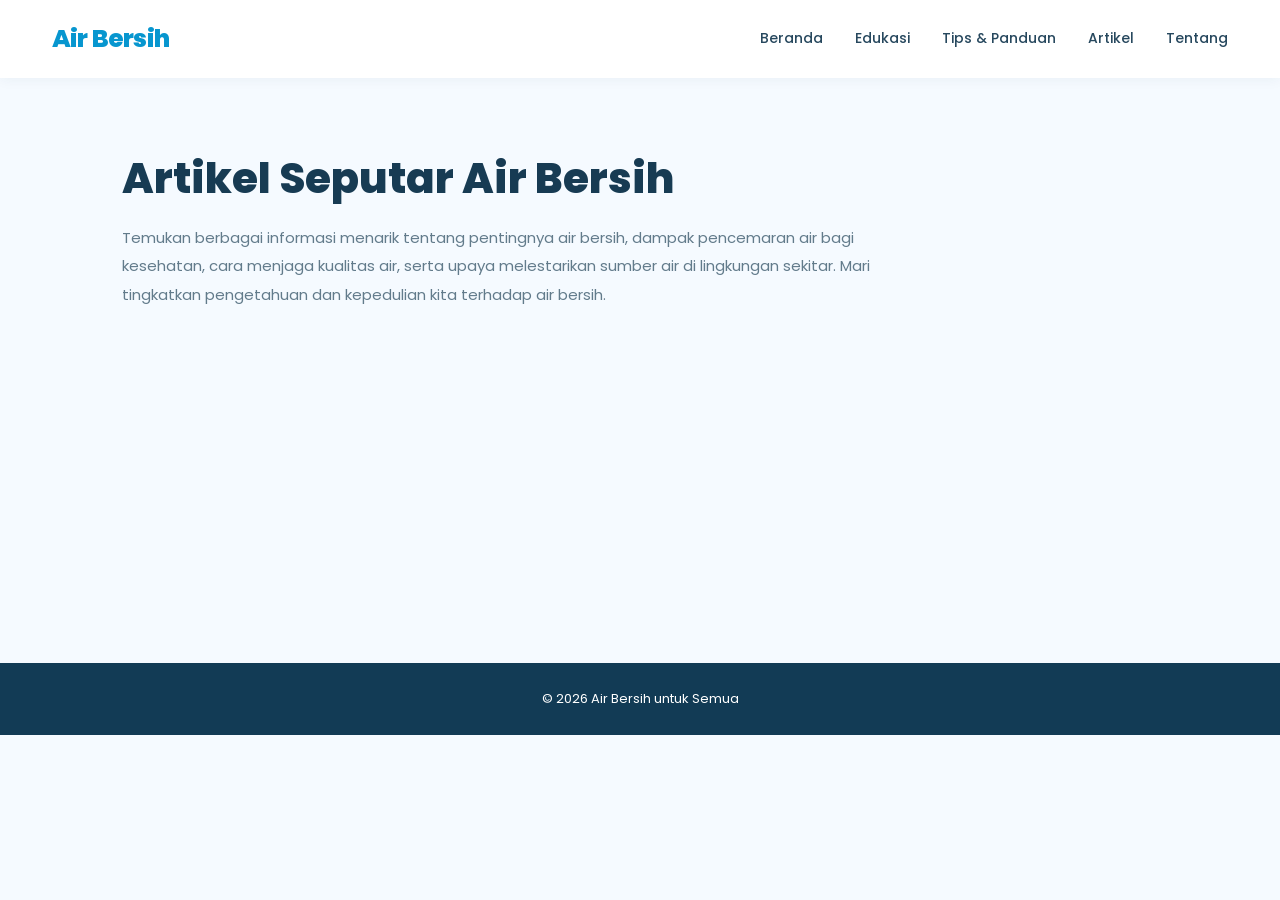
==== artikel.html @ 2540dc63 "Add files via upload" ====
<!DOCTYPE html>
<html lang="id">
<head>
    <meta charset="UTF-8">
    <meta name="viewport" content="width=device-width, initial-scale=1.0">
    <title>Artikel | Air Bersih</title>
    <link rel="stylesheet" href="css/style.css">
</head>
<body>
    <header>
        <nav>
            <a class="logo" href="index.html">Air Bersih</a>
            <div class="menu">
                <a href="index.html">Beranda</a>
                <a href="edukasi.html">Edukasi</a>
                <a href="panduan.html">Tips & Panduan</a>
                <a href="artikel.html">Artikel</a>
                <a href="tentang.html">Tentang</a>
            </div>
        </nav>
    </header>

    <main class="konten">
        <h1>Artikel Seputar Air Bersih</h1>
        <p> Temukan berbagai informasi menarik tentang pentingnya air bersih,
            dampak pencemaran air bagi kesehatan, cara menjaga kualitas air,
            serta upaya melestarikan sumber air di lingkungan sekitar.
            Mari tingkatkan pengetahuan dan kepedulian kita terhadap air bersih.
        </p>
    </main>

    <footer>
        <p>&copy; 2026 Air Bersih untuk Semua</p>
    </footer>
</body>
</html>
---- css/style.css ----
/* ===== FONT WEBSITE ===== */
@import url('https://fonts.googleapis.com/css2?family=Poppins:wght@400;500;600;700;800&display=swap');

/* ===== RESET ===== */
* {
    margin: 0;
    padding: 0;
    box-sizing: border-box;
}

html {
    scroll-behavior: smooth;
}

body {
    font-family: 'Poppins', sans-serif;
    color: #173b53;
    background-color: #f5faff;
    line-height: 1.7;
}

/* ===== NAVBAR ===== */
header {
    width: 100%;
    background: #ffffff;
    position: relative;
    z-index: 10;
    box-shadow: 0 2px 12px rgba(23, 59, 83, 0.05);
}

nav {
    width: 100%;
    max-width: 1240px;
    min-height: 78px;
    margin: 0 auto;
    padding: 16px 32px;

    display: flex;
    align-items: center;
    justify-content: space-between;
    gap: 30px;
}

.logo {
    color: #0796cf;
    font-size: 25px;
    font-weight: 800;
    text-decoration: none;
    letter-spacing: -0.8px;
    white-space: nowrap;
}

.menu {
    display: flex;
    align-items: center;
    justify-content: flex-end;
    gap: 32px;
}

.menu a {
    color: #27485e;
    font-size: 14px;
    font-weight: 500;
    text-decoration: none;
    transition: color 0.25s;
}

.menu a:hover {
    color: #0796cf;
}


/* ===== HERO BERANDA ===== */
.hero {
    min-height: 680px;
    padding: 80px 7%;

    display: flex;
    flex-direction: column;
    align-items: flex-start;
    justify-content: center;

    text-align: left;
    color: #ffffff;

    background:
        linear-gradient(
            90deg,
            rgba(4, 45, 62, 0.38) 48%,
            rgba(4, 45, 62, 0.08) 100%
        ),
        url("../image/river.jpg");

    background-size: cover;
    background-position: center 55%;
    background-repeat: no-repeat;
}

.hero .label {
    margin-bottom: 18px;
    color: #e2f7ff;
    font-size: 13px;
    font-weight: 700;
    letter-spacing: 1px;
}

.hero h1 {
    max-width: 700px;
    margin: 0 0 20px;
    color: #ffffff;
    text-align: left;
    font-size: clamp(42px, 5vw, 64px);
    font-weight: 800;
    line-height: 1.12;
    letter-spacing: -1.5px;
}
.hero h1 span { 
    color: #2db1da; }
.hero p {
    max-width: 500px;
    margin: 0;
    text-align: left;
    font-size: 15px;
    line-height: 1.9;
}

.hero .tombol {
    margin-top: 28px;
}

/* ===== TOMBOL ===== */
.tombol {
    display: inline-flex;
    align-items: center;
    justify-content: center;

    padding: 13px 28px;
    border: 2px solid #0796cf;
    border-radius: 50px;

    background: #0796cf;
    color: #ffffff;
    font-size: 14px;
    font-weight: 600;
    text-decoration: none;

    transition: 0.25s ease;
}

.tombol:hover {
    background: #0678a8;
    border-color: #0678a8;
    transform: translateY(-2px);
}

/* ===== KARTU MANFAAT ===== */
.manfaat {
    max-width: 1240px;
    margin: 0 auto;
    padding: 75px 32px 90px;
    text-align: center;
}

.manfaat h2 {
    margin-bottom: 10px;
    color: #173b53;
    font-size: clamp(26px, 3vw, 34px);
    font-weight: 700;
    letter-spacing: -0.7px;
}

.manfaat .deskripsi {
    margin-bottom: 38px;
    color: #667f90;
    font-size: 15px;
}

.kumpulan-kartu {
    display: grid;
    grid-template-columns: repeat(4, minmax(0, 1fr));
    gap: 22px;
}

.kartu {
    min-width: 0;
    padding: 28px 23px;
    border: 1px solid #edf3f8;
    border-radius: 18px;
    background: #ffffff;
    box-shadow: 0 8px 28px rgba(31, 77, 105, 0.06);

    text-align: left;
    transition: transform 0.25s, box-shadow 0.25s;
}

.kartu:hover {
    transform: translateY(-5px);
    box-shadow: 0 14px 32px rgba(31, 77, 105, 0.12);
}

.ikon {
    margin-bottom: 15px;
    font-size: 34px;
    line-height: 1.3;
}

.kartu h3 {
    margin-bottom: 10px;
    color: #078fc9;
    font-size: 17px;
    font-weight: 700;
    line-height: 1.5;
}

.kartu p {
    color: #627b8b;
    font-size: 13px;
    line-height: 1.9;
}

/* ===== HALAMAN EDUKASI, PANDUAN, DLL. ===== */
.konten {
    width: 100%;
    max-width: 1100px;
    min-height: 65vh;
    margin: 0 auto;
    padding: 75px 32px;
}

.konten h1 {
    margin-bottom: 18px;
    color: #173b53;
    font-size: clamp(30px, 4vw, 42px);
    font-weight: 800;
    line-height: 1.25;
}

.konten p {
    max-width: 760px;
    color: #627b8b;
    font-size: 15px;
    line-height: 1.9;
}

/* ===== FOOTER ===== */
footer {
    padding: 25px 20px;
    background: #123b55;
    color: #ffffff;
    text-align: center;
}

footer p {
    font-size: 13px;
}

/* ===== TABLET ===== */
@media (max-width: 950px) {
    nav {
        padding: 16px 24px;
    }

    .menu {
        gap: 18px;
    }

    .menu a {
        font-size: 13px;
    }

    .kumpulan-kartu {
        grid-template-columns: repeat(2, minmax(0, 1fr));
    }
}

/* ===== HP ===== */
@media (max-width: 650px) {
    nav {
        flex-direction: column;
        gap: 12px;
        padding: 18px 16px;
    }

    .menu {
        justify-content: center;
        flex-wrap: wrap;
        gap: 10px 18px;
    }

    .menu a {
        font-size: 12px;
    }

    .hero {
        min-height: 430px;
        padding: 65px 22px;
    }

    .hero h1 {
        font-size: 35px;
        letter-spacing: -0.8px;
    }

    .hero p {
        font-size: 14px;
    }

    .manfaat {
        padding: 55px 20px 65px;
    }

    .kumpulan-kartu {
        grid-template-columns: 1fr;
        gap: 16px;
    }

    .kartu {
        padding: 24px;
    }

    .konten {
        padding: 55px 22px;
    }
}
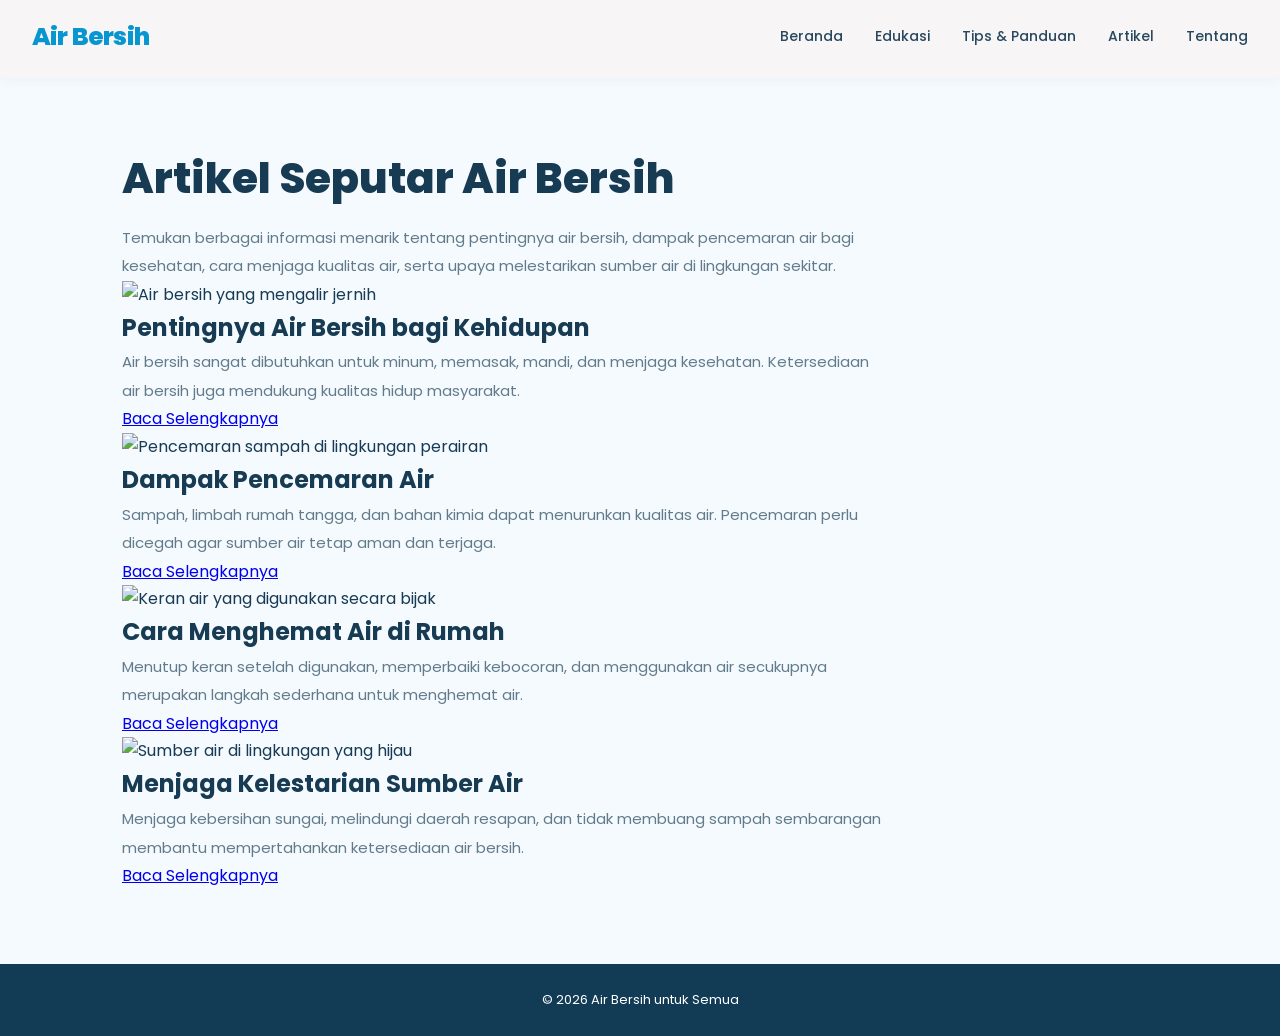
==== commit 0df58472: "feat: add article page with responsive layout Added sections for articles on water conservation, pol" ====
--- a/artikel.html
+++ b/artikel.html
@@ -1,3 +1,4 @@
+
 <!DOCTYPE html>
 <html lang="id">
 <head>
@@ -21,12 +22,88 @@
     </header>
 
     <main class="konten">
-        <h1>Artikel Seputar Air Bersih</h1>
-        <p> Temukan berbagai informasi menarik tentang pentingnya air bersih,
-            dampak pencemaran air bagi kesehatan, cara menjaga kualitas air,
-            serta upaya melestarikan sumber air di lingkungan sekitar.
-            Mari tingkatkan pengetahuan dan kepedulian kita terhadap air bersih.
-        </p>
+        <section class="artikel-header">
+            <h1>Artikel Seputar Air Bersih</h1>
+            <p>
+                Temukan berbagai informasi menarik tentang pentingnya air bersih,
+                dampak pencemaran air bagi kesehatan, cara menjaga kualitas air,
+                serta upaya melestarikan sumber air di lingkungan sekitar.
+            </p>
+        </section>
+
+        <section class="daftar-artikel">
+            <article class="kartu-artikel">
+                <img
+                    src="images/air-bersih.jpg"
+                    alt="Air bersih yang mengalir jernih"
+                >
+                <div class="isi-artikel">
+                    <h2>Pentingnya Air Bersih bagi Kehidupan</h2>
+                    <p>
+                        Air bersih sangat dibutuhkan untuk minum, memasak,
+                        mandi, dan menjaga kesehatan. Ketersediaan air bersih
+                        juga mendukung kualitas hidup masyarakat.
+                    </p>
+                    <a href="edukasi.html" class="tombol-artikel">
+                        Baca Selengkapnya
+                    </a>
+                </div>
+            </article>
+
+            <article class="kartu-artikel">
+                <img
+                    src="images/pencemaran-air.jpg"
+                    alt="Pencemaran sampah di lingkungan perairan"
+                >
+                <div class="isi-artikel">
+                    <h2>Dampak Pencemaran Air</h2>
+                    <p>
+                        Sampah, limbah rumah tangga, dan bahan kimia dapat
+                        menurunkan kualitas air. Pencemaran perlu dicegah
+                        agar sumber air tetap aman dan terjaga.
+                    </p>
+                    <a href="edukasi.html" class="tombol-artikel">
+                        Baca Selengkapnya
+                    </a>
+                </div>
+            </article>
+
+            <article class="kartu-artikel">
+                <img
+                    src="images/menghemat-air.jpg"
+                    alt="Keran air yang digunakan secara bijak"
+                >
+                <div class="isi-artikel">
+                    <h2>Cara Menghemat Air di Rumah</h2>
+                    <p>
+                        Menutup keran setelah digunakan, memperbaiki
+                        kebocoran, dan menggunakan air secukupnya merupakan
+                        langkah sederhana untuk menghemat air.
+                    </p>
+                    <a href="panduan.html" class="tombol-artikel">
+                        Baca Selengkapnya
+                    </a>
+                </div>
+            </article>
+
+            <article class="kartu-artikel">
+                <img
+                    src="images/menjaga-sumber-air.jpg"
+                    alt="Sumber air di lingkungan yang hijau"
+                >
+                <div class="isi-artikel">
+                    <h2>Menjaga Kelestarian Sumber Air</h2>
+                    <p>
+                        Menjaga kebersihan sungai, melindungi daerah resapan,
+                        dan tidak membuang sampah sembarangan membantu
+                        mempertahankan ketersediaan air bersih.
+                    </p>
+                    <a href="panduan.html" class="tombol-artikel">
+                        Baca Selengkapnya
+                    </a>
+                </div>
+            </article>
+        </section>
     </main>
 
     <footer>
--- a/css/style.css
+++ b/css/style.css
@@ -1,4 +1,3 @@
-
 /* ===== FONT WEBSITE ===== */
 @import url('https://fonts.googleapis.com/css2?family=Poppins:wght@400;500;600;700;800&display=swap');
 
@@ -22,20 +21,21 @@
 
 /* ===== NAVBAR ===== */
 header {
+    position: sticky;
+    top: 0;
+    z-index: 1000;
     width: 100%;
-    background: #ffffff;
-    position: relative;
-    z-index: 10;
-    box-shadow: 0 2px 12px rgba(23, 59, 83, 0.05);
-}
-
-nav {
-    width: 100%;
-    max-width: 1240px;
+    max-width: 1700px;
     min-height: 78px;
     margin: 0 auto;
     padding: 16px 32px;
-
+    width: 100%;
+    background: #f7f5f5;
+    z-index: 10;
+    box-shadow: 0 2px 12px rgba(23, 59, 83, 0.05);
+}
+
+nav {
     display: flex;
     align-items: center;
     justify-content: space-between;
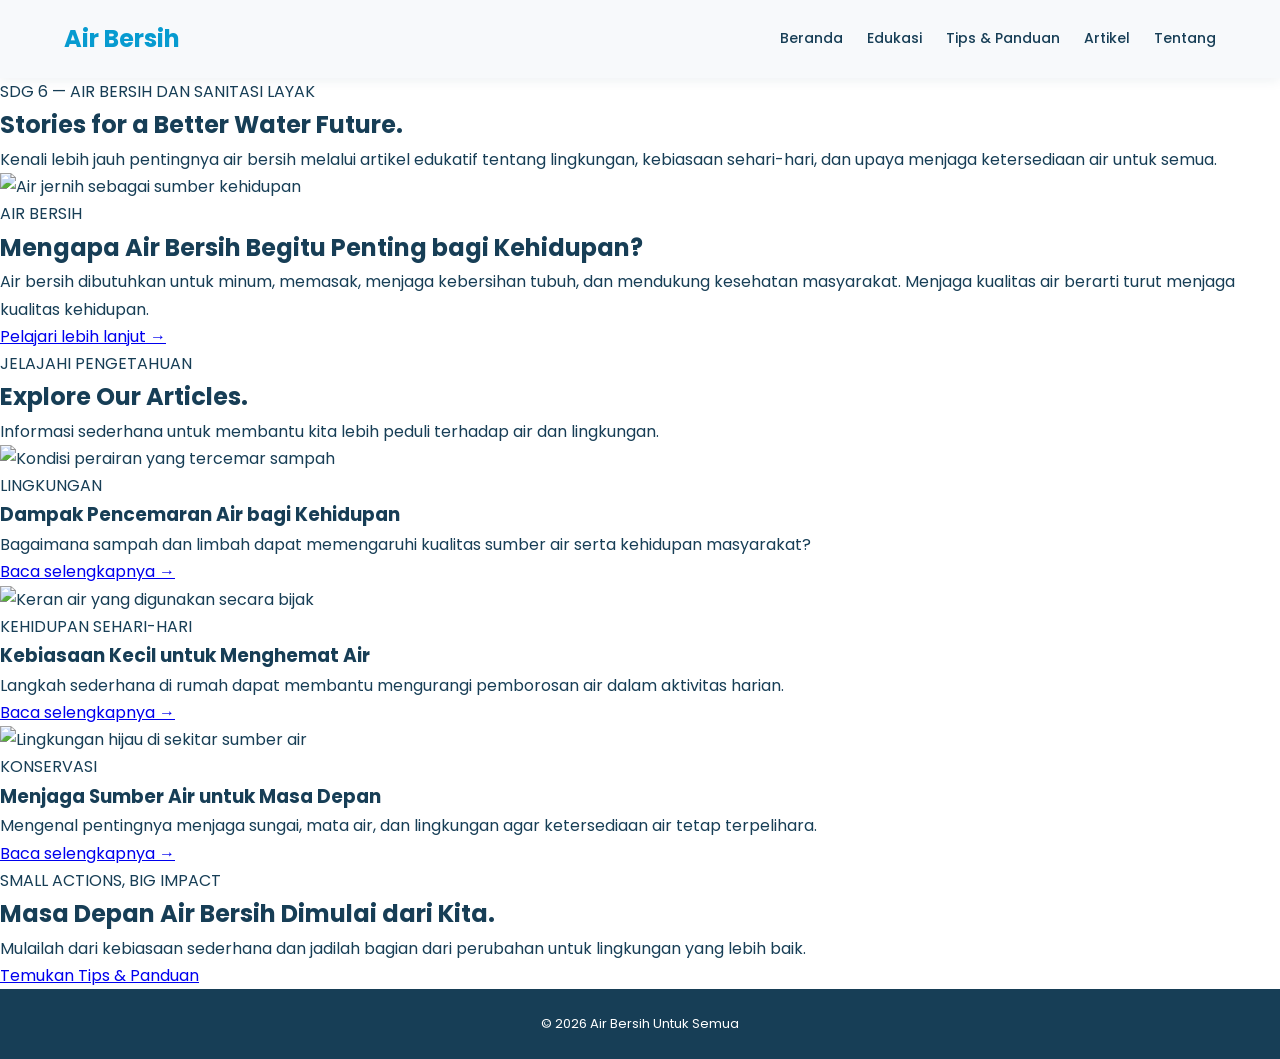
==== commit ee022483: "Revise artikel.html for content and structure improvements Updated the artikel.html file to enhance " ====
--- a/artikel.html
+++ b/artikel.html
@@ -1,13 +1,14 @@
-
 <!DOCTYPE html>
 <html lang="id">
 <head>
     <meta charset="UTF-8">
     <meta name="viewport" content="width=device-width, initial-scale=1.0">
-    <title>Artikel | Air Bersih</title>
+    <meta name="description" content="Artikel edukasi tentang air bersih, pencemaran air, konservasi, dan sanitasi layak.">
+    <title>Artikel | Air Bersih untuk Semua</title>
     <link rel="stylesheet" href="css/style.css">
 </head>
 <body>
+
     <header>
         <nav>
             <a class="logo" href="index.html">Air Bersih</a>
@@ -15,99 +16,163 @@
                 <a href="index.html">Beranda</a>
                 <a href="edukasi.html">Edukasi</a>
                 <a href="panduan.html">Tips & Panduan</a>
-                <a href="artikel.html">Artikel</a>
+                <a href="artikel.html" aria-current="page">Artikel</a>
                 <a href="tentang.html">Tentang</a>
             </div>
         </nav>
     </header>
 
-    <main class="konten">
-        <section class="artikel-header">
-            <h1>Artikel Seputar Air Bersih</h1>
+    <main class="konten halaman-artikel">
+
+        <!-- Pengantar halaman -->
+        <section class="artikel-intro">
+            <p class="artikel-label">SDG 6 — AIR BERSIH DAN SANITASI LAYAK</p>
+
+            <h1>Stories for a Better Water Future.</h1>
+
             <p>
-                Temukan berbagai informasi menarik tentang pentingnya air bersih,
-                dampak pencemaran air bagi kesehatan, cara menjaga kualitas air,
-                serta upaya melestarikan sumber air di lingkungan sekitar.
+                Kenali lebih jauh pentingnya air bersih melalui artikel
+                edukatif tentang lingkungan, kebiasaan sehari-hari,
+                dan upaya menjaga ketersediaan air untuk semua.
             </p>
         </section>
 
-        <section class="daftar-artikel">
-            <article class="kartu-artikel">
+        <!-- Artikel utama -->
+        <section class="artikel-unggulan">
+            <div class="artikel-unggulan-gambar">
                 <img
                     src="images/air-bersih.jpg"
-                    alt="Air bersih yang mengalir jernih"
+                    alt="Air jernih sebagai sumber kehidupan"
+                    loading="lazy"
                 >
-                <div class="isi-artikel">
-                    <h2>Pentingnya Air Bersih bagi Kehidupan</h2>
-                    <p>
-                        Air bersih sangat dibutuhkan untuk minum, memasak,
-                        mandi, dan menjaga kesehatan. Ketersediaan air bersih
-                        juga mendukung kualitas hidup masyarakat.
-                    </p>
-                    <a href="edukasi.html" class="tombol-artikel">
-                        Baca Selengkapnya
-                    </a>
+            </div>
+
+            <div class="artikel-unggulan-isi">
+                <span class="artikel-kategori">AIR BERSIH</span>
+
+                <h2>Mengapa Air Bersih Begitu Penting bagi Kehidupan?</h2>
+
+                <p>
+                    Air bersih dibutuhkan untuk minum, memasak, menjaga
+                    kebersihan tubuh, dan mendukung kesehatan masyarakat.
+                    Menjaga kualitas air berarti turut menjaga kualitas
+                    kehidupan.
+                </p>
+
+                <a href="edukasi.html" class="artikel-link">
+                    Pelajari lebih lanjut <span aria-hidden="true">→</span>
+                </a>
+            </div>
+        </section>
+
+        <!-- Daftar artikel -->
+        <section class="artikel-daftar">
+            <div class="artikel-section-heading">
+                <div>
+                    <p class="artikel-label">JELAJAHI PENGETAHUAN</p>
+                    <h2>Explore Our Articles.</h2>
                 </div>
-            </article>
+                <p>
+                    Informasi sederhana untuk membantu kita lebih peduli
+                    terhadap air dan lingkungan.
+                </p>
+            </div>
 
-            <article class="kartu-artikel">
-                <img
-                    src="images/pencemaran-air.jpg"
-                    alt="Pencemaran sampah di lingkungan perairan"
-                >
-                <div class="isi-artikel">
-                    <h2>Dampak Pencemaran Air</h2>
-                    <p>
-                        Sampah, limbah rumah tangga, dan bahan kimia dapat
-                        menurunkan kualitas air. Pencemaran perlu dicegah
-                        agar sumber air tetap aman dan terjaga.
-                    </p>
-                    <a href="edukasi.html" class="tombol-artikel">
-                        Baca Selengkapnya
-                    </a>
-                </div>
-            </article>
+            <div class="artikel-grid">
 
-            <article class="kartu-artikel">
-                <img
-                    src="images/menghemat-air.jpg"
-                    alt="Keran air yang digunakan secara bijak"
-                >
-                <div class="isi-artikel">
-                    <h2>Cara Menghemat Air di Rumah</h2>
-                    <p>
-                        Menutup keran setelah digunakan, memperbaiki
-                        kebocoran, dan menggunakan air secukupnya merupakan
-                        langkah sederhana untuk menghemat air.
-                    </p>
-                    <a href="panduan.html" class="tombol-artikel">
-                        Baca Selengkapnya
-                    </a>
-                </div>
-            </article>
+                <article class="artikel-card">
+                    <img
+                        src="images/pencemaran-air.jpg"
+                        alt="Kondisi perairan yang tercemar sampah"
+                        loading="lazy"
+                    >
 
-            <article class="kartu-artikel">
-                <img
-                    src="images/menjaga-sumber-air.jpg"
-                    alt="Sumber air di lingkungan yang hijau"
-                >
-                <div class="isi-artikel">
-                    <h2>Menjaga Kelestarian Sumber Air</h2>
-                    <p>
-                        Menjaga kebersihan sungai, melindungi daerah resapan,
-                        dan tidak membuang sampah sembarangan membantu
-                        mempertahankan ketersediaan air bersih.
-                    </p>
-                    <a href="panduan.html" class="tombol-artikel">
-                        Baca Selengkapnya
-                    </a>
-                </div>
-            </article>
+                    <div class="artikel-card-isi">
+                        <span class="artikel-kategori">LINGKUNGAN</span>
+
+                        <h3>Dampak Pencemaran Air bagi Kehidupan</h3>
+
+                        <p>
+                            Bagaimana sampah dan limbah dapat memengaruhi
+                            kualitas sumber air serta kehidupan masyarakat?
+                        </p>
+
+                        <a href="edukasi.html" class="artikel-link">
+                            Baca selengkapnya →
+                        </a>
+                    </div>
+                </article>
+
+                <article class="artikel-card">
+                    <img
+                        src="images/menghemat-air.jpg"
+                        alt="Keran air yang digunakan secara bijak"
+                        loading="lazy"
+                    >
+
+                    <div class="artikel-card-isi">
+                        <span class="artikel-kategori">KEHIDUPAN SEHARI-HARI</span>
+
+                        <h3>Kebiasaan Kecil untuk Menghemat Air</h3>
+
+                        <p>
+                            Langkah sederhana di rumah dapat membantu
+                            mengurangi pemborosan air dalam aktivitas harian.
+                        </p>
+
+                        <a href="panduan.html" class="artikel-link">
+                            Baca selengkapnya →
+                        </a>
+                    </div>
+                </article>
+
+                <article class="artikel-card">
+                    <img
+                        src="images/menjaga-sumber-air.jpg"
+                        alt="Lingkungan hijau di sekitar sumber air"
+                        loading="lazy"
+                    >
+
+                    <div class="artikel-card-isi">
+                        <span class="artikel-kategori">KONSERVASI</span>
+
+                        <h3>Menjaga Sumber Air untuk Masa Depan</h3>
+
+                        <p>
+                            Mengenal pentingnya menjaga sungai, mata air,
+                            dan lingkungan agar ketersediaan air tetap terpelihara.
+                        </p>
+
+                        <a href="panduan.html" class="artikel-link">
+                            Baca selengkapnya →
+                        </a>
+                    </div>
+                </article>
+
+            </div>
         </section>
+
+        <!-- Ajakan -->
+        <section class="artikel-ajakan">
+            <p class="artikel-label">SMALL ACTIONS, BIG IMPACT</p>
+
+            <h2>Masa Depan Air Bersih Dimulai dari Kita.</h2>
+
+            <p>
+                Mulailah dari kebiasaan sederhana dan jadilah bagian
+                dari perubahan untuk lingkungan yang lebih baik.
+            </p>
+
+            <a href="panduan.html" class="artikel-tombol">
+                Temukan Tips & Panduan
+            </a>
+        </section>
+
     </main>
 
     <footer>
-        <p>&copy; 2026 Air Bersih untuk Semua</p>
+        <p>&copy; 2026 Air Bersih Untuk Semua</p>
     </footer>
+
 </body>
 </html>
--- a/css/style.css
+++ b/css/style.css
@@ -1,7 +1,16 @@
-/* ===== FONT WEBSITE ===== */
-@import url('https://fonts.googleapis.com/css2?family=Poppins:wght@400;500;600;700;800&display=swap');
-
-/* ===== RESET ===== */
+/* =====================================
+   WEBSITE AIR BERSIH UNTUK SEMUA
+   CSS Bersama: Header, Beranda, Edukasi,
+   Footer, dan Tampilan Responsif
+===================================== */
+
+
+/* =====================================
+   1. PENGATURAN DASAR
+===================================== */
+
+@import url('https://fonts.googleapis.com/css2?family=Poppins:wght@400;500;600;700&display=swap');
+
 * {
     margin: 0;
     padding: 0;
@@ -10,316 +19,1276 @@
 
 html {
     scroll-behavior: smooth;
+    scroll-padding-top: 100px;
 }
 
 body {
     font-family: 'Poppins', sans-serif;
-    color: #173b53;
-    background-color: #f5faff;
+    color: #173E56;
+    background-color: #FFFFFF;
     line-height: 1.7;
 }
 
-/* ===== NAVBAR ===== */
+img {
+    max-width: 100%;
+}
+
+
+/* =====================================
+   2. HEADER DAN NAVIGASI
+===================================== */
+
 header {
     position: sticky;
     top: 0;
     z-index: 1000;
     width: 100%;
-    max-width: 1700px;
+    background-color: #F7F9FB;
+    box-shadow: 0 2px 12px rgba(23, 62, 86, 0.08);
+}
+
+nav {
+    width: 100%;
+    max-width: 1400px;
     min-height: 78px;
     margin: 0 auto;
-    padding: 16px 32px;
-    width: 100%;
-    background: #f7f5f5;
-    z-index: 10;
-    box-shadow: 0 2px 12px rgba(23, 59, 83, 0.05);
-}
-
-nav {
+    padding: 16px 5%;
+
     display: flex;
     align-items: center;
     justify-content: space-between;
-    gap: 30px;
-}
-
+    gap: 24px;
+}
+
+/* Logo website */
 .logo {
-    color: #0796cf;
-    font-size: 25px;
-    font-weight: 800;
+    color: #079BD0;
+    font-size: 24px;
+    font-weight: 700;
     text-decoration: none;
-    letter-spacing: -0.8px;
     white-space: nowrap;
 }
 
+/* Kumpulan tautan navigasi */
 .menu {
     display: flex;
     align-items: center;
     justify-content: flex-end;
-    gap: 32px;
+    flex-wrap: wrap;
+    gap: 24px;
 }
 
 .menu a {
-    color: #27485e;
+    color: #173E56;
     font-size: 14px;
     font-weight: 500;
     text-decoration: none;
-    transition: color 0.25s;
+    transition: color 0.25s ease;
 }
 
 .menu a:hover {
-    color: #0796cf;
-}
-
-
-/* ===== HERO BERANDA ===== */
+    color: #079BD0;
+}
+
+
+/* =====================================
+   3. TOMBOL UTAMA BERANDA
+===================================== */
+
+.tombol {
+    display: inline-block;
+    padding: 13px 28px;
+    border: none;
+    border-radius: 30px;
+
+    background-color: #079BD0;
+    color: #FFFFFF;
+
+    font-family: inherit;
+    font-size: 15px;
+    font-weight: 600;
+    text-decoration: none;
+
+    transition: background-color 0.25s ease,
+                transform 0.25s ease;
+}
+
+.tombol:hover {
+    background-color: #057EAA;
+    transform: translateY(-2px);
+}
+
+
+/* =====================================
+   4. BERANDA - HERO SECTION
+===================================== */
+
 .hero {
-    min-height: 680px;
-    padding: 80px 7%;
+    min-height: 640px;
+    padding: 80px 8%;
 
     display: flex;
     flex-direction: column;
     align-items: flex-start;
     justify-content: center;
 
-    text-align: left;
-    color: #ffffff;
+    color: #FFFFFF;
 
     background:
         linear-gradient(
             90deg,
-            rgba(4, 45, 62, 0.38) 48%,
-            rgba(4, 45, 62, 0.08) 100%
+            rgba(4, 45, 62, 0.72) 0%,
+            rgba(4, 45, 62, 0.38) 58%,
+            rgba(4, 45, 62, 0.12) 100%
         ),
         url("../image/river.jpg");
 
     background-size: cover;
-    background-position: center 55%;
+    background-position: center;
     background-repeat: no-repeat;
 }
 
+/* Label SDG 6 */
 .hero .label {
-    margin-bottom: 18px;
-    color: #e2f7ff;
-    font-size: 13px;
+    margin-bottom: 16px;
+    font-size: 14px;
+    font-weight: 600;
+    letter-spacing: 0.5px;
+}
+
+/* Judul utama Beranda */
+.hero h1 {
+    max-width: 760px;
+    margin-bottom: 20px;
+    font-size: clamp(38px, 5vw, 58px);
     font-weight: 700;
-    letter-spacing: 1px;
-}
-
-.hero h1 {
-    max-width: 700px;
-    margin: 0 0 20px;
-    color: #ffffff;
-    text-align: left;
-    font-size: clamp(42px, 5vw, 64px);
-    font-weight: 800;
-    line-height: 1.12;
-    letter-spacing: -1.5px;
-}
-.hero h1 span { 
-    color: #2db1da; }
-.hero p {
-    max-width: 500px;
-    margin: 0;
-    text-align: left;
-    font-size: 15px;
+    line-height: 1.2;
+}
+
+/* Warna aksen pada kata Water */
+.hero h1 span {
+    color: #27B6E8;
+}
+
+/* Deskripsi hero */
+.hero > p:not(.label) {
+    max-width: 600px;
+    margin-bottom: 28px;
+    font-size: 16px;
     line-height: 1.9;
 }
-
-.hero .tombol {
-    margin-top: 28px;
-}
-
-/* ===== TOMBOL ===== */
 .tombol {
-    display: inline-flex;
-    align-items: center;
-    justify-content: center;
-
-    padding: 13px 28px;
-    border: 2px solid #0796cf;
-    border-radius: 50px;
-
-    background: #0796cf;
+    display: inline-block;
+    padding: 12px 25px;
+    border-radius: 30px;
+    background-color: #209bd5;
     color: #ffffff;
     font-size: 14px;
     font-weight: 600;
     text-decoration: none;
-
-    transition: 0.25s ease;
+    transition: background-color 0.3s ease,
+                transform 0.3s ease;
 }
 
 .tombol:hover {
-    background: #0678a8;
-    border-color: #0678a8;
+    background-color: #1178ae;
     transform: translateY(-2px);
 }
 
-/* ===== KARTU MANFAAT ===== */
+/* ===== BAGIAN MULAI DARI LANGKAH KECIL ===== */
+
 .manfaat {
-    max-width: 1240px;
+    padding: 48px 4% 60px;
+    background: linear-gradient(
+        180deg,
+        #f3faff 0%,
+        #eaf7ff 100%
+    );
+    text-align: center;
+}
+
+.manfaat .subjudul {
+    margin-bottom: 7px;
+    color: #078bc5;
+    font-size: 15px;
+    font-weight: 600;
+}
+
+.manfaat > h2 {
+    margin-bottom: 12px;
+    color: #153b5b;
+    font-size: clamp(25px, 3vw, 31px);
+    line-height: 1.4;
+}
+
+.manfaat > .deskripsi {
+    max-width: 650px;
+    margin: 0 auto 35px;
+    color: #718ba5;
+    font-size: 15px;
+    line-height: 1.8;
+}
+
+/* ===== EMPAT KARTU FOTO ===== */
+
+.kumpulan-kartu {
+    width: 100%;
+    max-width: 1400px;
     margin: 0 auto;
-    padding: 75px 32px 90px;
+    display: grid;
+    grid-template-columns: repeat(4, minmax(0, 1fr));
+    align-items: stretch;
+    gap: 18px;
+    text-align: left;
+}
+
+.kartu {
+    min-width: 0;
+    height: 100%;
+    overflow: hidden;
+    display: flex;
+    flex-direction: column;
+    background-color: #ffffff;
+    border: 1px solid #edf4f8;
+    border-radius: 18px;
+    box-shadow: 0 8px 25px rgba(35, 76, 105, 0.07);
+    transition: transform 0.3s ease,
+                box-shadow 0.3s ease;
+}
+
+.kartu:hover {
+    transform: translateY(-5px);
+    box-shadow: 0 12px 28px rgba(35, 76, 105, 0.12);
+}
+
+.kartu img {
+    display: block;
+    width: 100%;
+    height: 175px;
+    object-fit: cover;
+}
+
+.kartu-isi {
+    flex: 1;
+    padding: 20px 18px 23px;
+}
+
+.kartu h3 {
+    margin: 0 0 12px;
+    color: #078bc5;
+    font-size: 17px;
+    font-weight: 700;
+    line-height: 1.5;
+}
+
+.kartu p {
+    margin: 0;
+    color: #718ba5;
+    font-size: 14px;
+    line-height: 1.8;
+}
+
+/* ===== BANNER GENERASI MENDATANG ===== */
+
+.ajakan-edukasi {
+    width: 100%;
+    max-width: 1400px;
+    margin: 45px auto 0;
+    padding: 28px 35px;
+
+    display: flex;
+    flex-direction: row;
+    align-items: center;
+    justify-content: space-between;
+    gap: 25px;
+
+    background: linear-gradient(
+        110deg,
+        #e0f4ff,
+        #d2efff
+    );
+    border-radius: 17px;
+    text-align: left;
+}
+
+.ajakan-gambar {
+    flex: 0 0 190px;
+    display: flex;
+    align-items: center;
+    justify-content: center;
+}
+
+.ajakan-gambar img {
+    display: block;
+    width: 170px;
+    height: 150px;
+    object-fit: contain;
+}
+
+.ajakan-teks {
+    flex: 1;
+    min-width: 0;
+}
+
+.ajakan-teks .ajakan-label {
+    margin-bottom: 5px;
+    color: #078bc5;
+    font-size: 13px;
+    font-weight: 600;
+}
+
+.ajakan-teks h2 {
+    margin-bottom: 8px;
+    color: #153b5b;
+    font-size: clamp(21px, 2.4vw, 27px);
+    line-height: 1.4;
+}
+
+.ajakan-teks p:last-child {
+    margin: 0;
+    color: #718ba5;
+    font-size: 14px;
+    line-height: 1.8;
+}
+
+.tombol-ajakan {
+    flex-shrink: 0;
+    display: inline-block;
+    padding: 12px 22px;
+    border-radius: 30px;
+    background-color: #209bd5;
+    color: #ffffff;
+    font-size: 13px;
+    font-weight: 600;
     text-align: center;
-}
-
-.manfaat h2 {
-    margin-bottom: 10px;
-    color: #173b53;
-    font-size: clamp(26px, 3vw, 34px);
+    text-decoration: none;
+    white-space: nowrap;
+    transition: background-color 0.3s ease;
+}
+
+.tombol-ajakan:hover {
+    background-color: #1178ae;
+}
+
+/* ===== FOOTER ===== */
+
+footer {
+    padding: 30px 20px;
+    background-color: #153f5d;
+    color: #ffffff;
+    text-align: center;
+}
+
+footer p {
+    font-size: 13px;
+}
+
+/* ===== RESPONSIVE TABLET ===== */
+
+@media (max-width: 1000px) {
+    nav {
+        gap: 20px;
+    }
+
+    .menu {
+        gap: 16px;
+    }
+
+    .kumpulan-kartu {
+        grid-template-columns: repeat(2, minmax(0, 1fr));
+        gap: 20px;
+    }
+
+    .kartu img {
+        height: 210px;
+    }
+
+    .ajakan-edukasi {
+        gap: 20px;
+        padding: 25px;
+    }
+
+    .ajakan-gambar {
+        flex-basis: 130px;
+    }
+
+    .ajakan-gambar img {
+        width: 125px;
+        height: 125px;
+    }
+}
+
+/* ===== RESPONSIVE HP ===== */
+
+@media (max-width: 650px) {
+    nav {
+        padding: 15px 5%;
+        flex-direction: column;
+        gap: 12px;
+    }
+
+    .logo {
+        font-size: 23px;
+    }
+
+    .menu {
+        width: 100%;
+        justify-content: center;
+        flex-wrap: wrap;
+        gap: 10px 18px;
+    }
+
+    .menu a {
+        font-size: 12px;
+    }
+
+    .hero {
+        min-height: 370px;
+        padding: 45px 6%;
+        background-position: center;
+    }
+
+    .hero h1 {
+        font-size: 37px;
+    }
+
+    .hero > p:not(.label) {
+        font-size: 14px;
+    }
+
+    .manfaat {
+        padding: 38px 5% 45px;
+    }
+
+    .manfaat > h2 {
+        font-size: 24px;
+    }
+
+    .manfaat > .deskripsi {
+        font-size: 14px;
+        margin-bottom: 25px;
+    }
+
+    .kumpulan-kartu {
+        grid-template-columns: 1fr;
+        gap: 20px;
+    }
+
+    .kartu img {
+        height: 220px;
+    }
+
+    .kartu-isi {
+        padding: 19px 20px 22px;
+    }
+
+    .kartu h3 {
+        font-size: 18px;
+    }
+
+    .kartu p {
+        font-size: 14px;
+    }
+
+    .ajakan-edukasi {
+        flex-direction: column;
+        text-align: center;
+        padding: 25px 20px;
+        margin-top: 32px;
+        gap: 15px;
+    }
+
+    .ajakan-gambar {
+        flex-basis: auto;
+    }
+
+    .ajakan-gambar img {
+        width: 135px;
+        height: 120px;
+    }
+
+    .ajakan-teks h2 {
+        font-size: 23px;
+    }
+
+    .ajakan-teks p:last-child {
+        font-size: 14px;
+    }
+
+    .tombol-ajakan {
+        white-space: normal;
+    }
+}
+
+/* ===== HP KECIL ===== */
+
+@media (max-width: 380px) {
+    .hero h1 {
+        font-size: 32px;
+    }
+
+    .menu {
+        gap: 9px 12px;
+    }
+
+    .menu a {
+        font-size: 11px;
+    }
+
+    .kartu img {
+        height: 190px;
+    }
+}
+
+/* =====================================
+   6. EDUKASI - PENGATURAN DASAR
+===================================== */
+
+.halaman-edukasi {
+    color: #173E56;
+    background-color: #F3F9FE;
+}
+
+.halaman-edukasi img {
+    display: block;
+    max-width: 100%;
+    width: 100%;
+}
+
+
+/* =====================================
+   7. EDUKASI - HERO SECTION
+===================================== */
+
+.edukasi-hero {
+    min-height: 640px;
+    padding: 80px 8%;
+
+    display: flex;
+    align-items: center;
+
+    color: #FFFFFF;
+
+    background:
+        linear-gradient(
+            rgba(0, 40, 60, 0.58),
+            rgba(0, 40, 60, 0.58)
+        ),
+        url("../image/background edukasi.jpg");
+
+    background-size: cover;
+    background-position: center;
+    background-repeat: no-repeat;
+}
+
+.edukasi-hero-content {
+    max-width: 700px;
+}
+
+/* Label kecil di hero edukasi */
+.edukasi-label {
+    margin-bottom: 14px;
+    font-size: 14px;
     font-weight: 700;
-    letter-spacing: -0.7px;
-}
-
-.manfaat .deskripsi {
-    margin-bottom: 38px;
-    color: #667f90;
+    letter-spacing: 0.8px;
+}
+
+/* Judul utama edukasi */
+.edukasi-hero h1 {
+    margin-bottom: 20px;
+    font-size: clamp(36px, 5vw, 55px);
+    line-height: 1.2;
+}
+
+/* Warna aksen judul edukasi */
+.edukasi-hero h1 span {
+    color: #27B6E8;
+}
+
+/* Deskripsi hero edukasi */
+.edukasi-deskripsi {
+    max-width: 620px;
+    margin-bottom: 25px;
+    font-size: 16px;
+    line-height: 1.9;
+}
+
+/* Tombol menuju bagian pengertian */
+.edukasi-tombol {
+    display: inline-block;
+    padding: 12px 25px;
+    border-radius: 30px;
+
+    background-color: #079BD0;
+    color: #FFFFFF;
+
+    font-size: 14px;
+    font-weight: 600;
+    text-decoration: none;
+
+    transition: background-color 0.25s ease,
+                transform 0.25s ease;
+}
+
+.edukasi-tombol:hover {
+    background-color: #057EAA;
+    transform: translateY(-2px);
+}
+
+
+/* =====================================
+   8. EDUKASI - JUDUL SETIAP BAGIAN
+===================================== */
+
+.edukasi-judul {
+    margin-bottom: 40px;
+    text-align: center;
+}
+
+.edukasi-judul h2 {
+    margin-bottom: 12px;
+    color: #173E56;
+    font-size: 32px;
+    line-height: 1.35;
+}
+
+.edukasi-judul p {
+    max-width: 750px;
+    margin: 0 auto;
+    color: #66859B;
     font-size: 15px;
-}
-
-.kumpulan-kartu {
+    line-height: 1.8;
+}
+
+
+/* =====================================
+   9. EDUKASI - BAGIAN PENGERTIAN
+===================================== */
+
+.edukasi-pengertian {
+    padding: 80px 8%;
+}
+
+.edukasi-pengertian-content {
+    display: flex;
+    align-items: center;
+    gap: 40px;
+}
+
+/* Gambar pengertian air bersih */
+.edukasi-gambar-pengertian {
+    flex: 1 1 50%;
+    width: 50%;
+    min-width: 0;
+    aspect-ratio: 4 / 3;
+    object-fit: cover;
+    border-radius: 16px;
+}
+
+/* Teks penjelasan pengertian */
+.edukasi-teks-pengertian {
+    flex: 1 1 50%;
+    min-width: 0;
+}
+
+.edukasi-teks-pengertian h3 {
+    margin-bottom: 14px;
+    color: #079BD0;
+    font-size: 22px;
+    line-height: 1.4;
+}
+
+.edukasi-teks-pengertian p {
+    margin-bottom: 16px;
+    color: #526F82;
+    font-size: 15px;
+    line-height: 1.9;
+}
+
+
+/* =====================================
+   10. EDUKASI - BAGIAN KARTU
+===================================== */
+
+.edukasi-bagian {
+    padding: 80px 8%;
+}
+
+/* Latar belakang bagian sumber air */
+.edukasi-sumber {
+    background-color: #EAF5FC;
+}
+
+/* Susunan kartu edukasi */
+.edukasi-grid {
     display: grid;
     grid-template-columns: repeat(4, minmax(0, 1fr));
     gap: 22px;
 }
 
-.kartu {
+/* Tampilan kartu edukasi */
+.edukasi-card {
     min-width: 0;
-    padding: 28px 23px;
-    border: 1px solid #edf3f8;
+    overflow: hidden;
+
+    background-color: #FFFFFF;
+    border: 1px solid #E6F0F6;
     border-radius: 18px;
-    background: #ffffff;
-    box-shadow: 0 8px 28px rgba(31, 77, 105, 0.06);
-
-    text-align: left;
-    transition: transform 0.25s, box-shadow 0.25s;
-}
-
-.kartu:hover {
-    transform: translateY(-5px);
-    box-shadow: 0 14px 32px rgba(31, 77, 105, 0.12);
-}
-
-.ikon {
-    margin-bottom: 15px;
-    font-size: 34px;
-    line-height: 1.3;
-}
-
-.kartu h3 {
+    box-shadow: 0 5px 18px rgba(23, 62, 86, 0.06);
+
+    transition: transform 0.25s ease,
+                box-shadow 0.25s ease;
+}
+
+.edukasi-card:hover {
+    transform: translateY(-4px);
+    box-shadow: 0 12px 25px rgba(23, 62, 86, 0.12);
+}
+
+/* Gambar pada kartu edukasi */
+.edukasi-card-gambar {
+    width: 100%;
+    height: 180px;
+    object-fit: cover;
+}
+
+/* Isi kartu edukasi */
+.edukasi-card-isi {
+    padding: 20px;
+}
+
+.edukasi-card-isi h3 {
     margin-bottom: 10px;
-    color: #078fc9;
+    color: #079BD0;
     font-size: 17px;
-    font-weight: 700;
     line-height: 1.5;
 }
 
-.kartu p {
-    color: #627b8b;
-    font-size: 13px;
-    line-height: 1.9;
-}
-
-/* ===== HALAMAN EDUKASI, PANDUAN, DLL. ===== */
-.konten {
-    width: 100%;
-    max-width: 1100px;
-    min-height: 65vh;
-    margin: 0 auto;
-    padding: 75px 32px;
-}
-
-.konten h1 {
-    margin-bottom: 18px;
-    color: #173b53;
-    font-size: clamp(30px, 4vw, 42px);
-    font-weight: 800;
-    line-height: 1.25;
-}
-
-.konten p {
-    max-width: 760px;
-    color: #627b8b;
-    font-size: 15px;
-    line-height: 1.9;
-}
-
-/* ===== FOOTER ===== */
+.edukasi-card-isi p {
+    color: #66859B;
+    font-size: 14px;
+    line-height: 1.8;
+}
+
+
+/* =====================================
+   11. EDUKASI - CATATAN SUMBER AIR
+===================================== */
+
+.edukasi-catatan {
+    margin-top: 30px;
+    padding: 22px 24px;
+
+    background-color: #FFFFFF;
+    border-left: 5px solid #079BD0;
+    border-radius: 0 12px 12px 0;
+    box-shadow: 0 4px 15px rgba(23, 62, 86, 0.05);
+}
+
+.edukasi-catatan strong {
+    display: block;
+    margin-bottom: 6px;
+    color: #173E56;
+}
+
+.edukasi-catatan p {
+    color: #526F82;
+    font-size: 14px;
+    line-height: 1.8;
+}
+
+
+/* =====================================
+   12. FOOTER
+===================================== */
+
 footer {
-    padding: 25px 20px;
-    background: #123b55;
-    color: #ffffff;
+    padding: 24px 5%;
+    background-color: #173E56;
+    color: #FFFFFF;
     text-align: center;
 }
 
 footer p {
     font-size: 13px;
-}
-
-/* ===== TABLET ===== */
+    line-height: 1.7;
+}
+
+
+/* =====================================
+   13. RESPONSIVE TABLET
+===================================== */
+
 @media (max-width: 950px) {
+
+    /* Navigasi tablet */
     nav {
-        padding: 16px 24px;
+        padding: 15px 5%;
+        gap: 18px;
     }
 
     .menu {
-        gap: 18px;
+        gap: 15px;
     }
 
     .menu a {
         font-size: 13px;
     }
 
+    /* Beranda tablet */
+    .hero {
+        min-height: 540px;
+        padding: 65px 6%;
+    }
+
+    .manfaat {
+        padding: 65px 6%;
+    }
+
     .kumpulan-kartu {
         grid-template-columns: repeat(2, minmax(0, 1fr));
-    }
-}
-
-/* ===== HP ===== */
+        gap: 18px;
+    }
+
+    /* Edukasi tablet */
+    .edukasi-hero {
+        min-height: 450px;
+        padding: 60px 6%;
+    }
+
+    .edukasi-pengertian,
+    .edukasi-bagian {
+        padding: 60px 6%;
+    }
+
+    .edukasi-pengertian-content {
+        gap: 28px;
+    }
+
+    .edukasi-grid {
+        grid-template-columns: repeat(2, minmax(0, 1fr));
+        gap: 18px;
+    }
+}
+
+
+/* =====================================
+   14. RESPONSIVE HP
+===================================== */
+
 @media (max-width: 650px) {
+
+    /* Header dan navigasi HP */
     nav {
         flex-direction: column;
-        gap: 12px;
-        padding: 18px 16px;
+        justify-content: center;
+        gap: 10px;
+        padding: 14px 5%;
+    }
+
+    .logo {
+        font-size: 22px;
     }
 
     .menu {
         justify-content: center;
-        flex-wrap: wrap;
-        gap: 10px 18px;
+        gap: 8px 16px;
     }
 
     .menu a {
         font-size: 12px;
     }
 
+    /* Hero Beranda HP */
     .hero {
-        min-height: 430px;
-        padding: 65px 22px;
+        min-height: 460px;
+        padding: 45px 6%;
+        background-position: center;
+    }
+
+    .hero .label {
+        font-size: 12px;
     }
 
     .hero h1 {
-        font-size: 35px;
-        letter-spacing: -0.8px;
-    }
-
-    .hero p {
+        font-size: clamp(32px, 8vw, 42px);
+    }
+
+    .hero > p:not(.label) {
         font-size: 14px;
     }
 
+    .tombol {
+        padding: 11px 22px;
+        font-size: 14px;
+    }
+
+    /* Manfaat Beranda HP */
     .manfaat {
-        padding: 55px 20px 65px;
+        padding: 45px 5%;
+    }
+
+    .manfaat h2 {
+        font-size: 26px;
+    }
+
+    .manfaat .deskripsi {
+        margin-bottom: 28px;
+        font-size: 14px;
     }
 
     .kumpulan-kartu {
         grid-template-columns: 1fr;
-        gap: 16px;
+        gap: 15px;
     }
 
     .kartu {
-        padding: 24px;
-    }
-
-    .konten {
-        padding: 55px 22px;
-    }
-}
+        padding: 22px 20px;
+    }
+
+    /* Hero Edukasi HP */
+    .edukasi-hero {
+        min-height: 390px;
+        padding: 40px 5%;
+        background-position: center;
+    }
+
+    .edukasi-label {
+        font-size: 12px;
+    }
+
+    .edukasi-hero h1 {
+        font-size: 32px;
+    }
+
+    .edukasi-deskripsi {
+        font-size: 14px;
+    }
+
+    .edukasi-tombol {
+        padding: 11px 21px;
+        font-size: 13px;
+    }
+
+    /* Judul dan jarak bagian Edukasi */
+    .edukasi-judul {
+        margin-bottom: 28px;
+    }
+
+    .edukasi-judul h2 {
+        font-size: 25px;
+    }
+
+    .edukasi-judul p {
+        font-size: 14px;
+    }
+
+    .edukasi-pengertian,
+    .edukasi-bagian {
+        padding: 45px 5%;
+    }
+
+    /* Gambar dan teks pengertian disusun vertikal */
+    .edukasi-pengertian-content {
+        flex-direction: column;
+        align-items: stretch;
+        gap: 24px;
+    }
+
+    .edukasi-gambar-pengertian {
+        flex: none;
+        width: 100%;
+        aspect-ratio: 4 / 3;
+    }
+
+    .edukasi-teks-pengertian {
+        flex: none;
+    }
+
+    .edukasi-teks-pengertian h3 {
+        font-size: 20px;
+    }
+
+    .edukasi-teks-pengertian p {
+        font-size: 14px;
+    }
+
+    /* Kartu Edukasi satu kolom di HP */
+    .edukasi-grid {
+        grid-template-columns: 1fr;
+        gap: 18px;
+    }
+
+    .edukasi-card-gambar {
+        height: 210px;
+    }
+
+    .edukasi-card-isi {
+        padding: 18px;
+    }
+
+    .edukasi-card-isi h3 {
+        font-size: 17px;
+    }
+
+    .edukasi-card-isi p {
+        font-size: 14px;
+    }
+
+    .edukasi-catatan {
+        margin-top: 24px;
+        padding: 18px;
+    }
+
+    footer {
+        padding: 20px 5%;
+    }
+}
+
+
+/* =====================================
+   15. RESPONSIVE HP KECIL
+===================================== */
+
+@media (max-width: 380px) {
+
+    .menu {
+        gap: 7px 11px;
+    }
+
+    .menu a {
+        font-size: 11px;
+    }
+
+    .hero h1 {
+        font-size: 30px;
+    }
+
+    .manfaat h2,
+    .edukasi-judul h2 {
+        font-size: 23px;
+    }
+
+  
+
+    .edukasi-card-gambar {
+        height: 180px;
+    }
+}
+
+/* =====================================
+   HALAMAN TIPS & PANDUAN AIR BERSIH
+===================================== */
+
+
+/* PENGATURAN DASAR */
+.tips-halaman {
+    font-family: 'Poppins', sans-serif;
+    color: #173E56;
+    background-color: #F3F9FE;
+}
+
+.tips-halaman img {
+    display: block;
+    width: 100%;
+}
+
+/* HERO SECTION */
+.tips-hero {
+    min-height: 640px;
+    padding: 80px 8%;
+    display: flex;
+    align-items: center;
+    color: white;
+
+    background:
+        linear-gradient(rgba(0, 40, 60, 0.55),
+                        rgba(0, 40, 60, 0.55)),
+        url("../image/jaga air bersih.jpg");
+
+    background-size: cover;
+    background-position: center;
+}
+
+.tips-hero-isi {
+    max-width: 650px;
+}
+
+.tips-label {
+    font-weight: 600;
+    letter-spacing: 2px;
+    color: #e2f7ff;
+}
+
+.tips-hero h1 {
+    font-size: 46px;
+    line-height: 1.3;
+    margin: 15px 0;
+}
+
+.tips-hero h1 span {
+    color: #5CCBFA;
+}
+
+.tips-deskripsi {
+    font-size: 15px;
+    line-height: 1.8;
+    margin-bottom: 25px;
+}
+
+/* TOMBOL */
+.tips-tombol {
+    display: inline-block;
+    padding: 12px 24px;
+    background-color: #079BD0;
+    color: white;
+    text-decoration: none;
+    border-radius: 25px;
+    font-size: 14px;
+}
+
+.tips-tombol:hover {
+    background-color: #087EAA;
+}
+
+/* BAGIAN DAFTAR TIPS */
+.tips-bagian {
+    padding: 65px 6%;
+}
+
+.tips-judul {
+    text-align: center;
+    margin-bottom: 35px;
+}
+
+.tips-judul h2 {
+    font-size: 30px;
+    margin-bottom: 10px;
+}
+
+.tips-judul p {
+    color: #66859B;
+    font-size: 14px;
+}
+
+/* GRID CARD */
+.tips-grid {
+    display: grid;
+    grid-template-columns: repeat(3, 1fr);
+    gap: 25px;
+}
+
+/* CARD TIPS */
+.tips-card {
+    background-color: white;
+    border-radius: 15px;
+    overflow: hidden;
+    box-shadow: 0 4px 15px rgba(23, 62, 86, 0.08);
+}
+
+.tips-gambar {
+    height: 200px;
+    object-fit: cover;
+}
+
+.tips-card-isi {
+    padding: 20px;
+}
+
+.tips-card-isi h3 {
+    font-size: 17px;
+    margin: 10px 0;
+    color: #079BD0;
+}
+
+.tips-card-isi p {
+    color: #66859B;
+    font-size: 13px;
+    line-height: 1.8;
+}
+
+/* BAGIAN AJAKAN */
+.tips-ajakan {
+    margin: 20px 6% 65px;
+    padding: 40px 25px;
+    text-align: center;
+    background-color: #E3F4FD;
+    border-radius: 25px;
+}
+
+.tips-ajakan h2 {
+    font-size: 25px;
+    margin-bottom: 6px;
+}
+
+.tips-ajakan p {
+    color: #66859B;
+    font-size: 14px;
+    line-height: 1;
+    margin-bottom: 15px;
+}
+
+/* RESPONSIVE TABLET DAN HP */
+@media (max-width: 768px) {
+    .tips-hero {
+        min-height: 380px;
+        padding: 50px 6%;
+    }
+
+    .tips-hero h1 {
+        font-size: 36px;
+    }
+
+    .tips-bagian {
+        padding: 45px 5%;
+    }
+
+    .tips-grid {
+        grid-template-columns: repeat(2, 1fr);
+        gap: 18px;
+    }
+
+    .tips-gambar {
+        height: 180px;
+    }
+}
+
+/* RESPONSIVE HP KECIL */
+@media (max-width: 480px) {
+    .tips-hero {
+        min-height: 350px;
+        padding: 35px 5%;
+    }
+
+    .tips-hero h1 {
+        font-size: 30px;
+    }
+
+    .tips-deskripsi {
+        font-size: 14px;
+    }
+
+    .tips-judul h2 {
+        font-size: 25px;
+    }
+
+    .tips-grid {
+        grid-template-columns: 1fr;
+    }
+
+    .tips-gambar {
+        height: 210px;
+    }
+
+    .tips-card-isi {
+        padding: 18px;
+    }
+
+    .tips-ajakan {
+        padding: 30px 20px;
+    }
+
+    .tips-ajakan h2 {
+        font-size: 22px;
+    }
+}
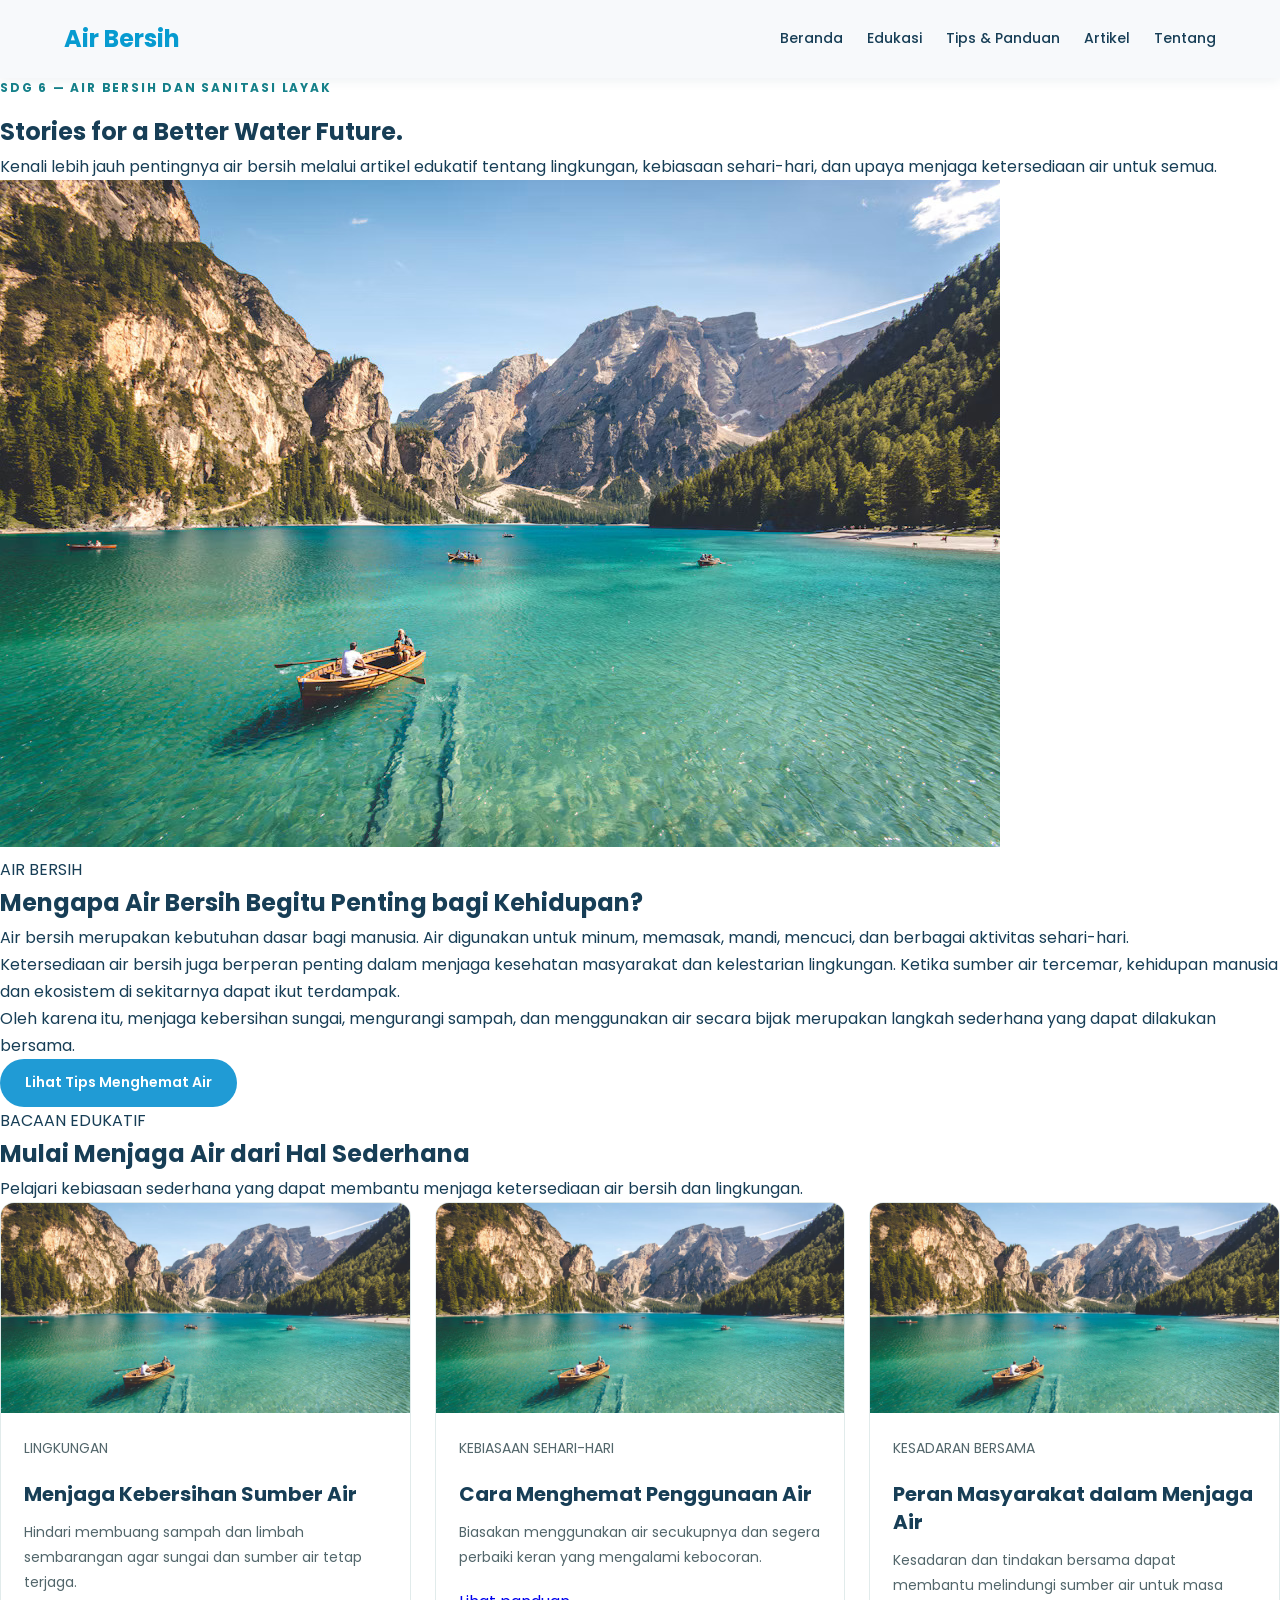
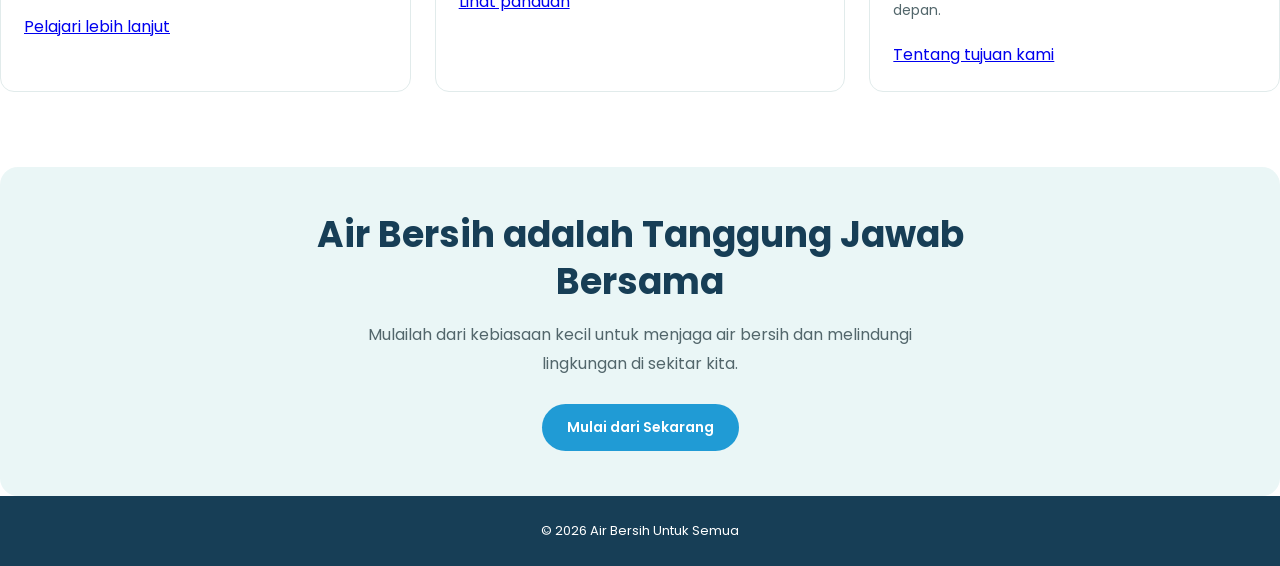
==== commit db23c0f2: "Refactor artikel.html for improved layout and content Updated the structure and content of the artik" ====
--- a/artikel.html
+++ b/artikel.html
@@ -3,78 +3,101 @@
 <head>
     <meta charset="UTF-8">
     <meta name="viewport" content="width=device-width, initial-scale=1.0">
-    <meta name="description" content="Artikel edukasi tentang air bersih, pencemaran air, konservasi, dan sanitasi layak.">
-    <title>Artikel | Air Bersih untuk Semua</title>
+    <title>Artikel | Air Bersih Untuk Semua</title>
     <link rel="stylesheet" href="css/style.css">
 </head>
-<body>
 
+<body class="artikel-halaman">
+
+    <!-- Header dan navigasi -->
     <header>
         <nav>
             <a class="logo" href="index.html">Air Bersih</a>
+
             <div class="menu">
                 <a href="index.html">Beranda</a>
                 <a href="edukasi.html">Edukasi</a>
-                <a href="panduan.html">Tips & Panduan</a>
+                <a href="panduan.html">Tips &amp; Panduan</a>
                 <a href="artikel.html" aria-current="page">Artikel</a>
                 <a href="tentang.html">Tentang</a>
             </div>
         </nav>
     </header>
 
-    <main class="konten halaman-artikel">
+    <main>
 
-        <!-- Pengantar halaman -->
-        <section class="artikel-intro">
-            <p class="artikel-label">SDG 6 — AIR BERSIH DAN SANITASI LAYAK</p>
+        <!-- Bagian pembuka artikel -->
+        <section class="artikel-hero">
+            <div class="artikel-hero-isi">
+                <p class="artikel-label">
+                    SDG 6 — AIR BERSIH DAN SANITASI LAYAK
+                </p>
 
-            <h1>Stories for a Better Water Future.</h1>
+                <h1>Stories for a Better Water Future.</h1>
 
-            <p>
-                Kenali lebih jauh pentingnya air bersih melalui artikel
-                edukatif tentang lingkungan, kebiasaan sehari-hari,
-                dan upaya menjaga ketersediaan air untuk semua.
-            </p>
+                <p>
+                    Kenali lebih jauh pentingnya air bersih melalui artikel
+                    edukatif tentang lingkungan, kebiasaan sehari-hari, dan
+                    upaya menjaga ketersediaan air untuk semua.
+                </p>
+            </div>
         </section>
 
         <!-- Artikel utama -->
-        <section class="artikel-unggulan">
-            <div class="artikel-unggulan-gambar">
-                <img
-                    src="images/air-bersih.jpg"
-                    alt="Air jernih sebagai sumber kehidupan"
-                    loading="lazy"
-                >
-            </div>
+        <section class="artikel-content">
+            <div class="artikel-container">
 
-            <div class="artikel-unggulan-isi">
-                <span class="artikel-kategori">AIR BERSIH</span>
+                <div class="artikel-gambar">
+                    <img
+                        src="image/river.jpg"
+                        alt="Pemandangan sungai dan danau yang perlu dijaga kelestariannya"
+                    >
+                </div>
 
-                <h2>Mengapa Air Bersih Begitu Penting bagi Kehidupan?</h2>
+                <div class="artikel-teks">
+                    <p class="artikel-subjudul">AIR BERSIH</p>
 
-                <p>
-                    Air bersih dibutuhkan untuk minum, memasak, menjaga
-                    kebersihan tubuh, dan mendukung kesehatan masyarakat.
-                    Menjaga kualitas air berarti turut menjaga kualitas
-                    kehidupan.
-                </p>
+                    <h2>
+                        Mengapa Air Bersih Begitu Penting bagi Kehidupan?
+                    </h2>
 
-                <a href="edukasi.html" class="artikel-link">
-                    Pelajari lebih lanjut <span aria-hidden="true">→</span>
-                </a>
+                    <p>
+                        Air bersih merupakan kebutuhan dasar bagi manusia.
+                        Air digunakan untuk minum, memasak, mandi, mencuci,
+                        dan berbagai aktivitas sehari-hari.
+                    </p>
+
+                    <p>
+                        Ketersediaan air bersih juga berperan penting dalam
+                        menjaga kesehatan masyarakat dan kelestarian lingkungan.
+                        Ketika sumber air tercemar, kehidupan manusia dan
+                        ekosistem di sekitarnya dapat ikut terdampak.
+                    </p>
+
+                    <p>
+                        Oleh karena itu, menjaga kebersihan sungai, mengurangi
+                        sampah, dan menggunakan air secara bijak merupakan
+                        langkah sederhana yang dapat dilakukan bersama.
+                    </p>
+
+                    <a class="tombol" href="panduan.html">
+                        Lihat Tips Menghemat Air
+                    </a>
+                </div>
+
             </div>
         </section>
 
-        <!-- Daftar artikel -->
+        <!-- Artikel edukasi lainnya -->
         <section class="artikel-daftar">
-            <div class="artikel-section-heading">
-                <div>
-                    <p class="artikel-label">JELAJAHI PENGETAHUAN</p>
-                    <h2>Explore Our Articles.</h2>
-                </div>
+            <div class="artikel-judul">
+                <p class="artikel-subjudul">BACAAN EDUKATIF</p>
+
+                <h2>Mulai Menjaga Air dari Hal Sederhana</h2>
+
                 <p>
-                    Informasi sederhana untuk membantu kita lebih peduli
-                    terhadap air dan lingkungan.
+                    Pelajari kebiasaan sederhana yang dapat membantu menjaga
+                    ketersediaan air bersih dan lingkungan.
                 </p>
             </div>
 
@@ -82,70 +105,61 @@
 
                 <article class="artikel-card">
                     <img
-                        src="images/pencemaran-air.jpg"
-                        alt="Kondisi perairan yang tercemar sampah"
-                        loading="lazy"
+                        src="image/river.jpg"
+                        alt="Sumber air alami"
                     >
 
                     <div class="artikel-card-isi">
-                        <span class="artikel-kategori">LINGKUNGAN</span>
+                        <p class="artikel-subjudul">LINGKUNGAN</p>
 
-                        <h3>Dampak Pencemaran Air bagi Kehidupan</h3>
+                        <h3>Menjaga Kebersihan Sumber Air</h3>
 
                         <p>
-                            Bagaimana sampah dan limbah dapat memengaruhi
-                            kualitas sumber air serta kehidupan masyarakat?
+                            Hindari membuang sampah dan limbah sembarangan
+                            agar sungai dan sumber air tetap terjaga.
                         </p>
 
-                        <a href="edukasi.html" class="artikel-link">
-                            Baca selengkapnya →
-                        </a>
+                        <a href="edukasi.html">Pelajari lebih lanjut</a>
                     </div>
                 </article>
 
                 <article class="artikel-card">
                     <img
-                        src="images/menghemat-air.jpg"
-                        alt="Keran air yang digunakan secara bijak"
-                        loading="lazy"
+                        src="image/river.jpg"
+                        alt="Air sebagai kebutuhan sehari-hari"
                     >
 
                     <div class="artikel-card-isi">
-                        <span class="artikel-kategori">KEHIDUPAN SEHARI-HARI</span>
+                        <p class="artikel-subjudul">KEBIASAAN SEHARI-HARI</p>
 
-                        <h3>Kebiasaan Kecil untuk Menghemat Air</h3>
+                        <h3>Cara Menghemat Penggunaan Air</h3>
 
                         <p>
-                            Langkah sederhana di rumah dapat membantu
-                            mengurangi pemborosan air dalam aktivitas harian.
+                            Biasakan menggunakan air secukupnya dan segera
+                            perbaiki keran yang mengalami kebocoran.
                         </p>
 
-                        <a href="panduan.html" class="artikel-link">
-                            Baca selengkapnya →
-                        </a>
+                        <a href="panduan.html">Lihat panduan</a>
                     </div>
                 </article>
 
                 <article class="artikel-card">
                     <img
-                        src="images/menjaga-sumber-air.jpg"
-                        alt="Lingkungan hijau di sekitar sumber air"
-                        loading="lazy"
+                        src="image/river.jpg"
+                        alt="Lingkungan perairan yang alami"
                     >
 
                     <div class="artikel-card-isi">
-                        <span class="artikel-kategori">KONSERVASI</span>
+                        <p class="artikel-subjudul">KESADARAN BERSAMA</p>
 
-                        <h3>Menjaga Sumber Air untuk Masa Depan</h3>
+                        <h3>Peran Masyarakat dalam Menjaga Air</h3>
 
                         <p>
-                            Mengenal pentingnya menjaga sungai, mata air,
-                            dan lingkungan agar ketersediaan air tetap terpelihara.
+                            Kesadaran dan tindakan bersama dapat membantu
+                            melindungi sumber air untuk masa depan.
                         </p>
 
-                        <a href="panduan.html" class="artikel-link">
-                            Baca selengkapnya →
-                        </a>
+                        <a href="tentang.html">Tentang tujuan kami</a>
                     </div>
                 </article>
 
@@ -154,22 +168,21 @@
 
         <!-- Ajakan -->
         <section class="artikel-ajakan">
-            <p class="artikel-label">SMALL ACTIONS, BIG IMPACT</p>
-
-            <h2>Masa Depan Air Bersih Dimulai dari Kita.</h2>
+            <h2>Air Bersih adalah Tanggung Jawab Bersama</h2>
 
             <p>
-                Mulailah dari kebiasaan sederhana dan jadilah bagian
-                dari perubahan untuk lingkungan yang lebih baik.
+                Mulailah dari kebiasaan kecil untuk menjaga air bersih
+                dan melindungi lingkungan di sekitar kita.
             </p>
 
-            <a href="panduan.html" class="artikel-tombol">
-                Temukan Tips & Panduan
+            <a class="tombol" href="panduan.html">
+                Mulai dari Sekarang
             </a>
         </section>
 
     </main>
 
+    <!-- Footer -->
     <footer>
         <p>&copy; 2026 Air Bersih Untuk Semua</p>
     </footer>
--- a/css/style.css
+++ b/css/style.css
@@ -370,6 +370,278 @@
     background-color: #1178ae;
 }
 
+
+/* ==========================
+   HALAMAN ARTIKEL
+========================== */
+
+.halaman-artikel {
+    padding-top: 30px;
+    padding-bottom: 60px;
+}
+
+/* Pengantar artikel */
+.artikel-intro {
+    max-width: 760px;
+    margin: 30px auto 55px;
+    text-align: center;
+}
+
+.artikel-label {
+    color: #16818a;
+    font-size: 12px;
+    font-weight: 700;
+    letter-spacing: 1.8px;
+    line-height: 1.7;
+    margin-bottom: 14px;
+}
+
+.artikel-intro h1 {
+    font-size: clamp(32px, 5vw, 52px);
+    line-height: 1.15;
+    letter-spacing: -1.5px;
+    margin-bottom: 20px;
+}
+
+.artikel-intro > p:last-child {
+    max-width: 650px;
+    margin: 0 auto;
+    line-height: 1.8;
+    color: #52666b;
+}
+
+/* Artikel unggulan */
+.artikel-unggulan {
+    display: grid;
+    grid-template-columns: 1.1fr 1fr;
+    align-items: center;
+    gap: 35px;
+    margin-bottom: 75px;
+    padding: 25px;
+    background: #f0f8f8;
+    border-radius: 18px;
+}
+
+.artikel-unggulan-gambar img {
+    display: block;
+    width: 100%;
+    height: 350px;
+    object-fit: cover;
+    border-radius: 12px;
+}
+
+.artikel-unggulan-isi {
+    padding: 15px;
+}
+
+.artikel-kategori {
+    display: inline-block;
+    color: #16818a;
+    font-size: 11px;
+    font-weight: 700;
+    letter-spacing: 1.3px;
+    margin-bottom: 12px;
+}
+
+.artikel-unggulan-isi h2 {
+    font-size: clamp(24px, 3vw, 34px);
+    line-height: 1.3;
+    letter-spacing: -0.5px;
+    margin-bottom: 16px;
+}
+
+.artikel-unggulan-isi p {
+    color: #52666b;
+    line-height: 1.8;
+    margin-bottom: 22px;
+}
+
+/* Tautan artikel */
+.artikel-link {
+    display: inline-block;
+    color: #087f8c;
+    font-weight: 700;
+    text-decoration: none;
+    line-height: 1.7;
+    transition: color 0.2s ease;
+}
+
+.artikel-link:hover {
+    color: #045962;
+    text-decoration: underline;
+}
+
+/* Judul daftar artikel */
+.artikel-section-heading {
+    display: flex;
+    justify-content: space-between;
+    align-items: end;
+    gap: 25px;
+    margin-bottom: 28px;
+}
+
+.artikel-section-heading h2 {
+    font-size: clamp(26px, 3vw, 36px);
+    letter-spacing: -0.7px;
+}
+
+.artikel-section-heading > p {
+    max-width: 380px;
+    color: #52666b;
+    line-height: 1.7;
+}
+
+/* Grid kartu artikel */
+.artikel-grid {
+    display: grid;
+    grid-template-columns: repeat(3, minmax(0, 1fr));
+    gap: 24px;
+}
+
+.artikel-card {
+    min-width: 0;
+    overflow: hidden;
+    background: #ffffff;
+    border: 1px solid #e1ebeb;
+    border-radius: 14px;
+    transition: transform 0.2s ease,
+                box-shadow 0.2s ease;
+}
+
+.artikel-card:hover {
+    transform: translateY(-4px);
+    box-shadow: 0 10px 28px rgba(20, 75, 80, 0.09);
+}
+
+.artikel-card > img {
+    display: block;
+    width: 100%;
+    height: 210px;
+    object-fit: cover;
+}
+
+.artikel-card-isi {
+    padding: 23px;
+}
+
+.artikel-card h3 {
+    font-size: 20px;
+    line-height: 1.4;
+    margin-bottom: 12px;
+}
+
+.artikel-card p {
+    color: #52666b;
+    font-size: 14px;
+    line-height: 1.8;
+    margin-bottom: 18px;
+}
+
+/* Bagian ajakan */
+.artikel-ajakan {
+    margin-top: 75px;
+    padding: 45px 25px;
+    text-align: center;
+    background: #eaf6f6;
+    border-radius: 18px;
+}
+
+.artikel-ajakan h2 {
+    max-width: 650px;
+    margin: 0 auto 15px;
+    font-size: clamp(26px, 4vw, 36px);
+    line-height: 1.3;
+}
+
+.artikel-ajakan > p:not(.artikel-label) {
+    max-width: 600px;
+    margin: 0 auto 25px;
+    color: #52666b;
+    line-height: 1.8;
+}
+
+.artikel-tombol {
+    display: inline-block;
+    padding: 13px 22px;
+    color: #ffffff;
+    background: #087f8c;
+    border-radius: 7px;
+    font-weight: 600;
+    text-decoration: none;
+    transition: background 0.2s ease;
+}
+
+.artikel-tombol:hover {
+    background: #05616b;
+}
+
+/* Perbaikan halaman Tentang */
+.tentang-hero {
+    padding: 80px 8%;
+    background-color: #f3f9fe;
+}
+
+.tentang-hero .container {
+    max-width: 1200px;
+    margin: 0 auto;
+}
+
+.tentang-hero h1 {
+    font-size: clamp(32px, 4vw, 48px);
+    line-height: 1.2;
+    margin: 20px 0;
+    color: #173e56;
+}
+
+.tentang-hero p {
+    max-width: 750px;
+    line-height: 1.8;
+    margin-bottom: 24px;
+}
+
+.tentang-hero img {
+    display: block;
+    width: 100%;
+    max-width: 600px;
+    height: 350px;
+    object-fit: cover;
+    border-radius: 16px;
+    margin-top: 32px;
+}
+
+/* Isi halaman */
+.tentang-content {
+    max-width: 1200px;
+    margin: 0 auto;
+    padding: 60px 8%;
+}
+
+.tentang-content h2 {
+    margin-bottom: 20px;
+    color: #173e56;
+}
+
+.tentang-content p {
+    line-height: 1.8;
+    margin-bottom: 16px;
+}
+
+/* Tampilan HP */
+@media (max-width: 650px) {
+    .tentang-hero {
+        padding: 48px 6%;
+    }
+
+    .tentang-hero img {
+        height: 240px;
+    }
+
+    .tentang-content {
+        padding: 40px 6%;
+    }
+}
+
+
 /* ===== FOOTER ===== */
 
 footer {
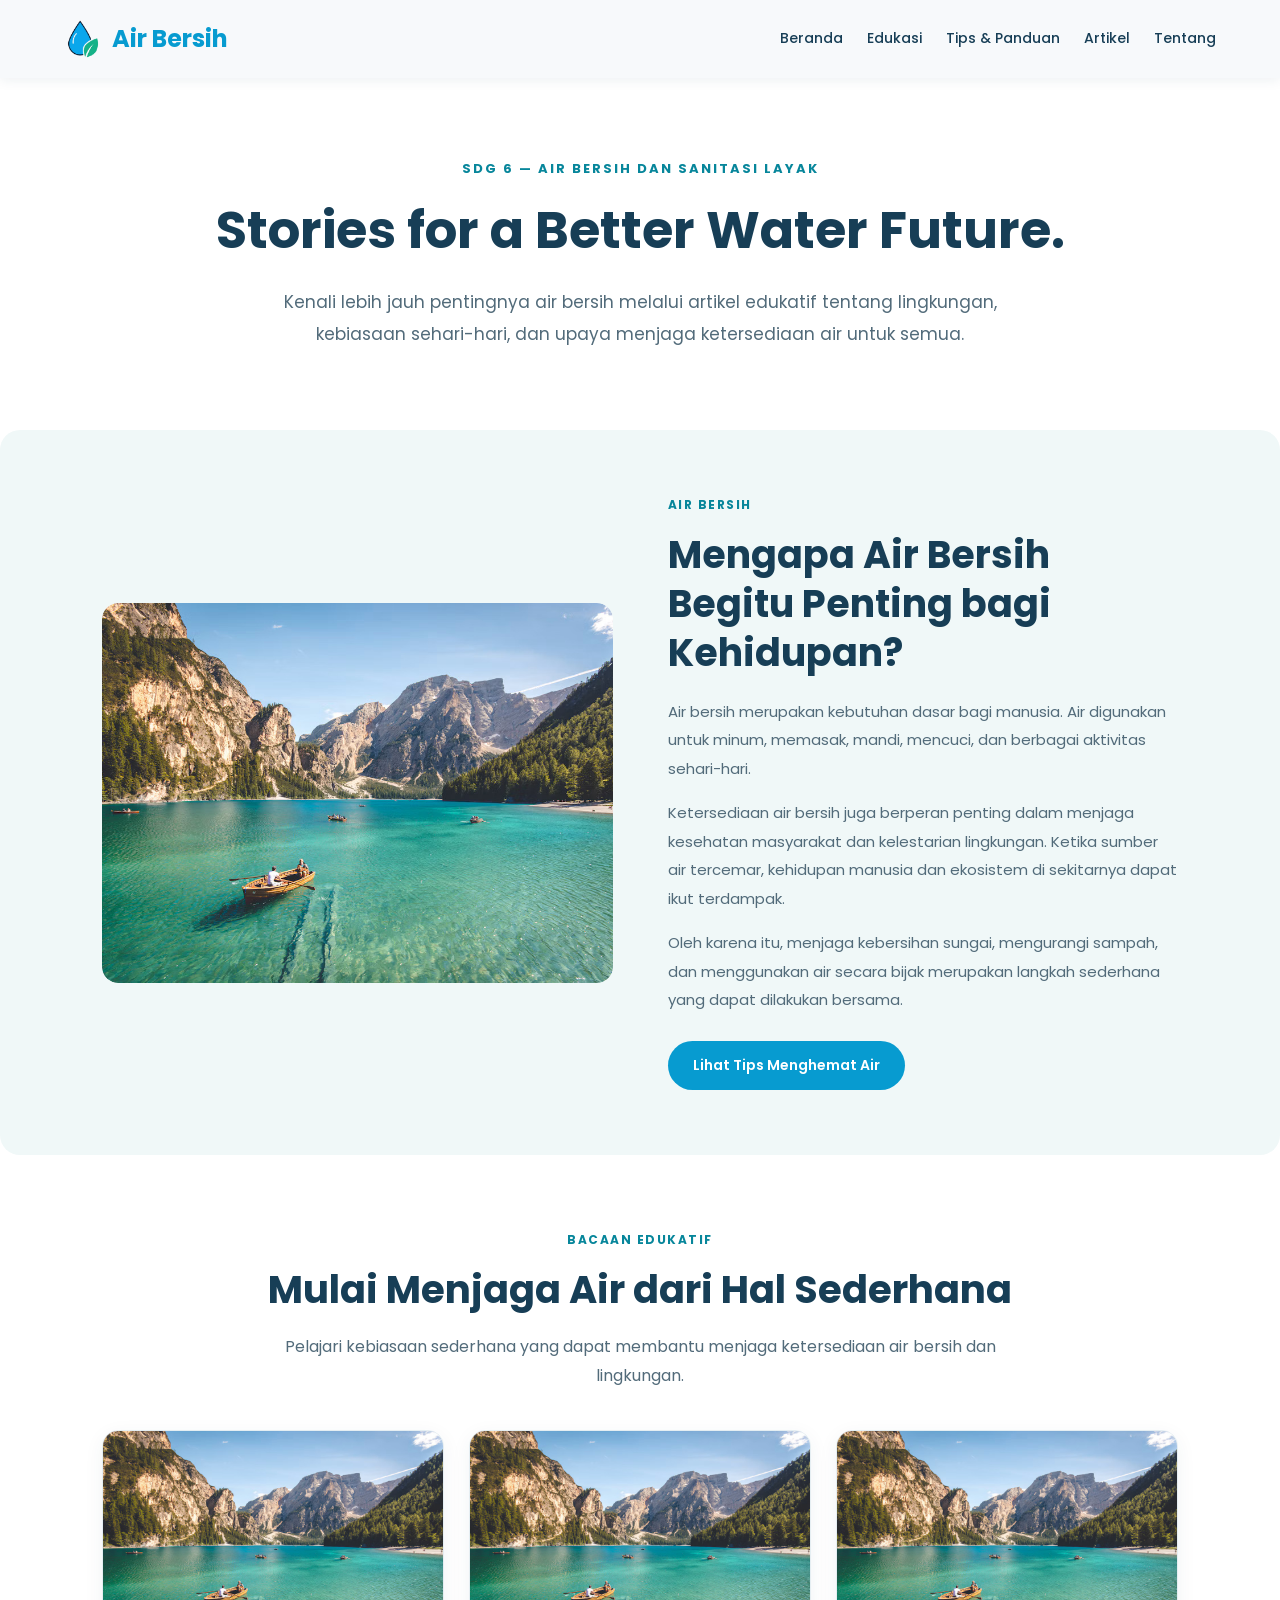
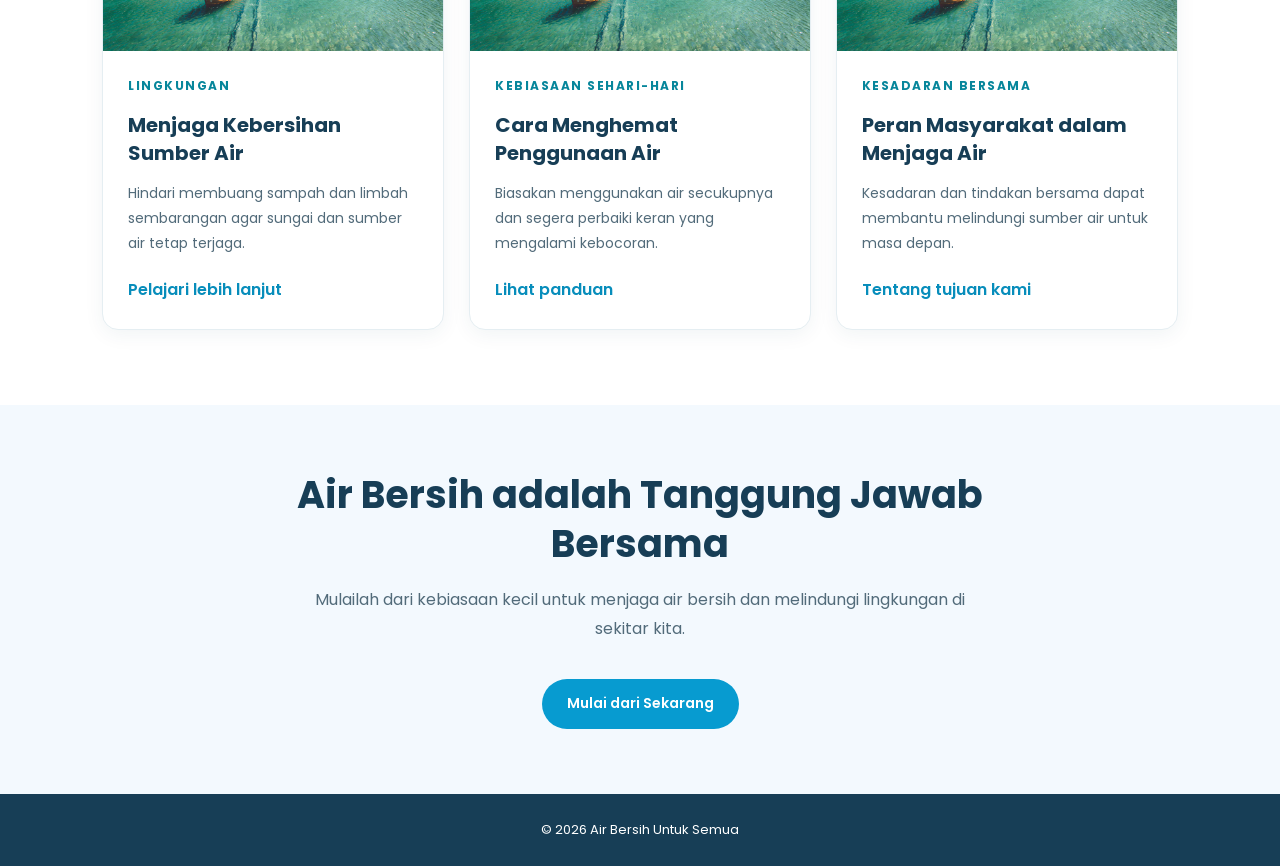
==== commit da25e5f9: "Update artikel.html" ====
--- a/artikel.html
+++ b/artikel.html
@@ -12,7 +12,10 @@
     <!-- Header dan navigasi -->
     <header>
         <nav>
-            <a class="logo" href="index.html">Air Bersih</a>
+            <a class="logo" href="index.html">
+                <img src="image/logo-air.png" alt="Logo Air Bersih">
+                <span>Air Bersih</span> 
+            </a>
 
             <div class="menu">
                 <a href="index.html">Beranda</a>
--- a/css/style.css
+++ b/css/style.css
@@ -1,39 +1,30 @@
 /* =====================================
    WEBSITE AIR BERSIH UNTUK SEMUA
-   CSS Bersama: Header, Beranda, Edukasi,
-   Footer, dan Tampilan Responsif
-===================================== */
-
+===================================== */
 
 /* =====================================
    1. PENGATURAN DASAR
 ===================================== */
 
 @import url('https://fonts.googleapis.com/css2?family=Poppins:wght@400;500;600;700&display=swap');
-
 * {
     margin: 0;
     padding: 0;
     box-sizing: border-box;
 }
-
 html {
     scroll-behavior: smooth;
     scroll-padding-top: 100px;
 }
-
 body {
     font-family: 'Poppins', sans-serif;
     color: #173E56;
     background-color: #FFFFFF;
     line-height: 1.7;
 }
-
 img {
     max-width: 100%;
 }
-
-
 /* =====================================
    2. HEADER DAN NAVIGASI
 ===================================== */
@@ -46,22 +37,21 @@
     background-color: #F7F9FB;
     box-shadow: 0 2px 12px rgba(23, 62, 86, 0.08);
 }
-
 nav {
     width: 100%;
     max-width: 1400px;
     min-height: 78px;
     margin: 0 auto;
     padding: 16px 5%;
-
     display: flex;
     align-items: center;
     justify-content: space-between;
     gap: 24px;
 }
-
-/* Logo website */
 .logo {
+    display: flex;
+    align-items: center;
+    gap: 10px;
     color: #079BD0;
     font-size: 24px;
     font-weight: 700;
@@ -69,7 +59,17 @@
     white-space: nowrap;
 }
 
-/* Kumpulan tautan navigasi */
+.logo img {
+    display: block;
+    width: 38px;
+    height: 38px;
+    object-fit: contain;
+    flex-shrink: 0;
+}
+
+.logo span {
+    display: inline-block;
+}
 .menu {
     display: flex;
     align-items: center;
@@ -77,7 +77,6 @@
     flex-wrap: wrap;
     gap: 24px;
 }
-
 .menu a {
     color: #173E56;
     font-size: 14px;
@@ -85,12 +84,9 @@
     text-decoration: none;
     transition: color 0.25s ease;
 }
-
 .menu a:hover {
     color: #079BD0;
 }
-
-
 /* =====================================
    3. TOMBOL UTAMA BERANDA
 ===================================== */
@@ -100,25 +96,18 @@
     padding: 13px 28px;
     border: none;
     border-radius: 30px;
-
     background-color: #079BD0;
     color: #FFFFFF;
-
     font-family: inherit;
     font-size: 15px;
     font-weight: 600;
     text-decoration: none;
-
-    transition: background-color 0.25s ease,
-                transform 0.25s ease;
-}
-
+    transition: background-color 0.25s ease, transform 0.25s ease;
+}
 .tombol:hover {
     background-color: #057EAA;
     transform: translateY(-2px);
 }
-
-
 /* =====================================
    4. BERANDA - HERO SECTION
 ===================================== */
@@ -126,28 +115,16 @@
 .hero {
     min-height: 640px;
     padding: 80px 8%;
-
     display: flex;
     flex-direction: column;
     align-items: flex-start;
     justify-content: center;
-
     color: #FFFFFF;
-
-    background:
-        linear-gradient(
-            90deg,
-            rgba(4, 45, 62, 0.72) 0%,
-            rgba(4, 45, 62, 0.38) 58%,
-            rgba(4, 45, 62, 0.12) 100%
-        ),
-        url("../image/river.jpg");
-
+    background: linear-gradient( 90deg, rgba(4, 45, 62, 0.72) 0%, rgba(4, 45, 62, 0.38) 58%, rgba(4, 45, 62, 0.12) 100% ), url("../image/river.jpg");
     background-size: cover;
     background-position: center;
     background-repeat: no-repeat;
 }
-
 /* Label SDG 6 */
 .hero .label {
     margin-bottom: 16px;
@@ -155,7 +132,6 @@
     font-weight: 600;
     letter-spacing: 0.5px;
 }
-
 /* Judul utama Beranda */
 .hero h1 {
     max-width: 760px;
@@ -164,12 +140,10 @@
     font-weight: 700;
     line-height: 1.2;
 }
-
 /* Warna aksen pada kata Water */
 .hero h1 span {
     color: #27B6E8;
 }
-
 /* Deskripsi hero */
 .hero > p:not(.label) {
     max-width: 600px;
@@ -186,41 +160,31 @@
     font-size: 14px;
     font-weight: 600;
     text-decoration: none;
-    transition: background-color 0.3s ease,
-                transform 0.3s ease;
-}
-
+    transition: background-color 0.3s ease, transform 0.3s ease;
+}
 .tombol:hover {
     background-color: #1178ae;
     transform: translateY(-2px);
 }
-
 /* ===== BAGIAN MULAI DARI LANGKAH KECIL ===== */
 
 .manfaat {
     padding: 48px 4% 60px;
-    background: linear-gradient(
-        180deg,
-        #f3faff 0%,
-        #eaf7ff 100%
-    );
+    background: linear-gradient( 180deg, #f3faff 0%, #eaf7ff 100% );
     text-align: center;
 }
-
 .manfaat .subjudul {
     margin-bottom: 7px;
     color: #078bc5;
     font-size: 15px;
     font-weight: 600;
 }
-
 .manfaat > h2 {
     margin-bottom: 12px;
     color: #153b5b;
     font-size: clamp(25px, 3vw, 31px);
     line-height: 1.4;
 }
-
 .manfaat > .deskripsi {
     max-width: 650px;
     margin: 0 auto 35px;
@@ -228,7 +192,6 @@
     font-size: 15px;
     line-height: 1.8;
 }
-
 /* ===== EMPAT KARTU FOTO ===== */
 
 .kumpulan-kartu {
@@ -241,7 +204,6 @@
     gap: 18px;
     text-align: left;
 }
-
 .kartu {
     min-width: 0;
     height: 100%;
@@ -252,27 +214,22 @@
     border: 1px solid #edf4f8;
     border-radius: 18px;
     box-shadow: 0 8px 25px rgba(35, 76, 105, 0.07);
-    transition: transform 0.3s ease,
-                box-shadow 0.3s ease;
-}
-
+    transition: transform 0.3s ease, box-shadow 0.3s ease;
+}
 .kartu:hover {
     transform: translateY(-5px);
     box-shadow: 0 12px 28px rgba(35, 76, 105, 0.12);
 }
-
 .kartu img {
     display: block;
     width: 100%;
     height: 175px;
     object-fit: cover;
 }
-
 .kartu-isi {
     flex: 1;
     padding: 20px 18px 23px;
 }
-
 .kartu h3 {
     margin: 0 0 12px;
     color: #078bc5;
@@ -280,14 +237,12 @@
     font-weight: 700;
     line-height: 1.5;
 }
-
 .kartu p {
     margin: 0;
     color: #718ba5;
     font-size: 14px;
     line-height: 1.8;
 }
-
 /* ===== BANNER GENERASI MENDATANG ===== */
 
 .ajakan-edukasi {
@@ -295,62 +250,49 @@
     max-width: 1400px;
     margin: 45px auto 0;
     padding: 28px 35px;
-
     display: flex;
     flex-direction: row;
     align-items: center;
     justify-content: space-between;
     gap: 25px;
-
-    background: linear-gradient(
-        110deg,
-        #e0f4ff,
-        #d2efff
-    );
+    background: linear-gradient( 110deg, #e0f4ff, #d2efff );
     border-radius: 17px;
     text-align: left;
 }
-
 .ajakan-gambar {
     flex: 0 0 190px;
     display: flex;
     align-items: center;
     justify-content: center;
 }
-
 .ajakan-gambar img {
     display: block;
     width: 170px;
     height: 150px;
     object-fit: contain;
 }
-
 .ajakan-teks {
     flex: 1;
     min-width: 0;
 }
-
 .ajakan-teks .ajakan-label {
     margin-bottom: 5px;
     color: #078bc5;
     font-size: 13px;
     font-weight: 600;
 }
-
 .ajakan-teks h2 {
     margin-bottom: 8px;
     color: #153b5b;
     font-size: clamp(21px, 2.4vw, 27px);
     line-height: 1.4;
 }
-
 .ajakan-teks p:last-child {
     margin: 0;
     color: #718ba5;
     font-size: 14px;
     line-height: 1.8;
 }
-
 .tombol-ajakan {
     flex-shrink: 0;
     display: inline-block;
@@ -365,453 +307,548 @@
     white-space: nowrap;
     transition: background-color 0.3s ease;
 }
-
 .tombol-ajakan:hover {
     background-color: #1178ae;
 }
-
-
-/* ==========================
-   HALAMAN ARTIKEL
-========================== */
-
-.halaman-artikel {
-    padding-top: 30px;
-    padding-bottom: 60px;
-}
-
-/* Pengantar artikel */
-.artikel-intro {
-    max-width: 760px;
-    margin: 30px auto 55px;
+/* =====================================
+   PENGATURAN RESPONSIF KHUSUS HP (MOBILE)
+===================================== */
+
+@media (max-width: 768px) {
+    nav {
+        flex-direction: column;
+        align-items: center;
+        text-align: center;
+        gap: 12px;
+        padding: 14px 20px;
+        min-height: auto;
+    }
+    .menu {
+        justify-content: center;
+        gap: 12px;
+    }
+    .hero {
+        min-height: 480px;
+        padding: 50px 6%;
+        text-align: left;
+    }
+    .hero h1 {
+        font-size: 32px;
+    }
+    .kumpulan-kartu {
+        grid-template-columns: 1fr;
+        gap: 16px;
+    }
+    .kartu img {
+        height: 190px;
+    }
+    .ajakan-edukasi {
+        flex-direction: column;
+        align-items: center;
+        text-align: center;
+        padding: 24px 20px;
+        gap: 16px;
+    }
+    .ajakan-gambar {
+        flex: unset;
+    }
+    .ajakan-gambar img {
+        width: 140px;
+        height: 120px;
+    }
+    .tombol-ajakan {
+        width: 100%;
+    }
+}
+/* =====================================
+   PERBAIKAN HALAMAN ARTIKEL
+===================================== */
+
+body.artikel-halaman {
+    margin: 0;
+    color: #173E56;
+    background: #FFFFFF;
+}
+/* Bagian pembuka */
+.artikel-halaman .artikel-hero {
+    padding: 80px 8%;
+    background: #FFFFFF;
     text-align: center;
 }
-
-.artikel-label {
-    color: #16818a;
+.artikel-halaman .artikel-hero-isi {
+    max-width: 900px;
+    margin: 0 auto;
+}
+.artikel-halaman .artikel-label {
+    margin-bottom: 20px;
+    color: #07869B;
+    font-size: 13px;
+    font-weight: 700;
+    letter-spacing: 2px;
+}
+.artikel-halaman .artikel-hero h1 {
+    max-width: 850px;
+    margin: 0 auto 24px;
+    color: #173E56;
+    font-size: clamp(34px, 4vw, 58px);
+    line-height: 1.2;
+}
+.artikel-halaman .artikel-hero-isi > p:last-child {
+    max-width: 750px;
+    margin: 0 auto;
+    color: #526B7A;
+    font-size: 17px;
+    line-height: 1.9;
+}
+/* Artikel utama */
+.artikel-halaman .artikel-content {
+    padding: 65px 8%;
+    background: #F0F8F8;
+    border-radius: 20px;
+}
+.artikel-halaman .artikel-container {
+    display: grid;
+    grid-template-columns: minmax(0, 1fr) minmax(0, 1fr);
+    align-items: center;
+    gap: 55px;
+    max-width: 1200px;
+    margin: 0 auto;
+}
+.artikel-halaman .artikel-gambar {
+    width: 100%;
+    min-width: 0;
+    overflow: hidden;
+    border-radius: 16px;
+}
+.artikel-halaman .artikel-gambar img {
+    display: block;
+    width: 100%;
+    height: 380px;
+    object-fit: cover;
+    border-radius: 16px;
+}
+.artikel-halaman .artikel-teks {
+    min-width: 0;
+    overflow-wrap: break-word;
+}
+.artikel-halaman .artikel-subjudul {
+    margin-bottom: 14px;
+    color: #07869B;
     font-size: 12px;
     font-weight: 700;
-    letter-spacing: 1.8px;
-    line-height: 1.7;
-    margin-bottom: 14px;
-}
-
-.artikel-intro h1 {
-    font-size: clamp(32px, 5vw, 52px);
-    line-height: 1.15;
-    letter-spacing: -1.5px;
-    margin-bottom: 20px;
-}
-
-.artikel-intro > p:last-child {
-    max-width: 650px;
+    letter-spacing: 1.5px;
+}
+.artikel-halaman .artikel-teks h2 {
+    margin: 0 0 20px;
+    color: #173E56;
+    font-size: clamp(27px, 3vw, 38px);
+    line-height: 1.3;
+}
+.artikel-halaman .artikel-teks p:not(.artikel-subjudul) {
+    margin-bottom: 16px;
+    color: #526B7A;
+    font-size: 15px;
+    line-height: 1.9;
+}
+/* Tombol */
+.artikel-halaman .tombol {
+    display: inline-block;
+    margin-top: 10px;
+    padding: 13px 25px;
+    border-radius: 30px;
+    background: #079BD0;
+    color: #FFFFFF;
+    font-weight: 600;
+    text-decoration: none;
+    transition: 0.25s ease;
+}
+.artikel-halaman .tombol:hover {
+    background: #057EAA;
+    transform: translateY(-2px);
+}
+/* Daftar artikel */
+.artikel-halaman .artikel-daftar {
+    padding: 75px 8%;
+    background: #FFFFFF;
+}
+.artikel-halaman .artikel-judul {
+    max-width: 750px;
+    margin: 0 auto 40px;
+    text-align: center;
+}
+.artikel-halaman .artikel-judul h2 {
+    margin-bottom: 18px;
+    font-size: clamp(28px, 3vw, 40px);
+    line-height: 1.3;
+}
+.artikel-halaman .artikel-judul > p:last-child {
+    color: #526B7A;
+    line-height: 1.8;
+}
+.artikel-halaman .artikel-grid {
+    display: grid;
+    grid-template-columns: repeat(3, minmax(0, 1fr));
+    gap: 25px;
+    max-width: 1200px;
     margin: 0 auto;
-    line-height: 1.8;
-    color: #52666b;
-}
-
-/* Artikel unggulan */
-.artikel-unggulan {
-    display: grid;
-    grid-template-columns: 1.1fr 1fr;
-    align-items: center;
-    gap: 35px;
-    margin-bottom: 75px;
-    padding: 25px;
-    background: #f0f8f8;
-    border-radius: 18px;
-}
-
-.artikel-unggulan-gambar img {
+}
+.artikel-halaman .artikel-card {
+    min-width: 0;
+    overflow: hidden;
+    border: 1px solid #E5EEF2;
+    border-radius: 16px;
+    background: #FFFFFF;
+    box-shadow: 0 5px 20px rgba(23, 62, 86, 0.06);
+}
+.artikel-halaman .artikel-card img {
     display: block;
     width: 100%;
-    height: 350px;
+    height: 220px;
     object-fit: cover;
-    border-radius: 12px;
-}
-
-.artikel-unggulan-isi {
-    padding: 15px;
-}
-
-.artikel-kategori {
+}
+.artikel-halaman .artikel-card-isi {
+    padding: 25px;
+}
+.artikel-halaman .artikel-card-isi h3 {
+    margin: 0 0 14px;
+    font-size: 20px;
+    line-height: 1.4;
+}
+.artikel-halaman .artikel-card-isi p:not(.artikel-subjudul) {
+    margin-bottom: 20px;
+    color: #526B7A;
+    font-size: 14px;
+    line-height: 1.8;
+}
+.artikel-halaman .artikel-card-isi a {
+    color: #078DBB;
+    font-weight: 600;
+    text-decoration: none;
+}
+/* Ajakan */
+.artikel-halaman .artikel-ajakan {
+    padding: 65px 8%;
+    background: #F3F9FE;
+    text-align: center;
+}
+.artikel-halaman .artikel-ajakan h2 {
+    max-width: 750px;
+    margin: 0 auto 18px;
+    font-size: clamp(28px, 3vw, 38px);
+    line-height: 1.3;
+}
+.artikel-halaman .artikel-ajakan p {
+    max-width: 700px;
+    margin: 0 auto 25px;
+    color: #526B7A;
+    line-height: 1.8;
+}
+/* Footer */
+.artikel-halaman footer {
+    padding: 25px 8%;
+    background: #173E56;
+    color: #FFFFFF;
+    text-align: center;
+}
+.artikel-halaman footer p {
+    margin: 0;
+}
+/* Tablet */
+
+@media (max-width: 950px) {
+    .artikel-halaman .artikel-container {
+        gap: 30px;
+    }
+    .artikel-halaman .artikel-gambar img {
+        height: 320px;
+    }
+    .artikel-halaman .artikel-grid {
+        grid-template-columns: repeat(2, minmax(0, 1fr));
+    }
+    .artikel-halaman .artikel-card:last-child {
+        grid-column: 1 / -1;
+        width: 100%;
+        max-width: 500px;
+        justify-self: center;
+    }
+}
+/* HP */
+
+@media (max-width: 650px) {
+    .artikel-halaman .artikel-hero {
+        padding: 50px 6%;
+    }
+    .artikel-halaman .artikel-hero h1 {
+        font-size: 34px;
+    }
+    .artikel-halaman .artikel-hero-isi > p:last-child {
+        font-size: 15px;
+    }
+    .artikel-halaman .artikel-content {
+        padding: 35px 6%;
+        border-radius: 14px;
+    }
+    .artikel-halaman .artikel-container {
+        grid-template-columns: minmax(0, 1fr);
+        gap: 28px;
+    }
+    .artikel-halaman .artikel-gambar img {
+        height: 250px;
+    }
+    .artikel-halaman .artikel-teks h2 {
+        font-size: 28px;
+    }
+    .artikel-halaman .artikel-daftar {
+        padding: 50px 6%;
+    }
+    .artikel-halaman .artikel-grid {
+        grid-template-columns: minmax(0, 1fr);
+    }
+    .artikel-halaman .artikel-card:last-child {
+        grid-column: auto;
+        max-width: none;
+    }
+    .artikel-halaman .artikel-ajakan {
+        padding: 50px 6%;
+    }
+}
+/* =====================================
+   HALAMAN TENTANG
+===================================== */
+
+body.tentang-halaman {
+    color: #173E56;
+    background-color: #FFFFFF;
+}
+/* Bagian pembuka */
+.tentang-halaman .tentang-hero {
+    padding: 80px 8%;
+    background-color: #FFFFFF;
+    text-align: center;
+}
+.tentang-halaman .tentang-hero-isi {
+    max-width: 900px;
+    margin: 0 auto;
+}
+.tentang-halaman .tentang-label,
+.tentang-halaman .tentang-subjudul {
+    margin-bottom: 16px;
+    color: #07869B;
+    font-size: 13px;
+    font-weight: 700;
+    letter-spacing: 1.5px;
+}
+.tentang-halaman .tentang-hero h1 {
+    margin-bottom: 24px;
+    color: #173E56;
+    font-size: clamp(34px, 4vw, 54px);
+    line-height: 1.2;
+}
+.tentang-halaman .tentang-hero-isi > p:not(.tentang-label) {
+    max-width: 750px;
+    margin: 0 auto 24px;
+    color: #526B7A;
+    font-size: 16px;
+    line-height: 1.9;
+}
+/* Tombol halaman Tentang */
+.tentang-halaman .tentang-tombol {
     display: inline-block;
-    color: #16818a;
-    font-size: 11px;
-    font-weight: 700;
-    letter-spacing: 1.3px;
-    margin-bottom: 12px;
-}
-
-.artikel-unggulan-isi h2 {
-    font-size: clamp(24px, 3vw, 34px);
+    padding: 13px 26px;
+    border-radius: 30px;
+    background-color: #079BD0;
+    color: #FFFFFF;
+    font-size: 14px;
+    font-weight: 600;
+    text-decoration: none;
+    transition: 0.25s ease;
+}
+.tentang-halaman .tentang-tombol:hover {
+    background-color: #057EAA;
+    transform: translateY(-2px);
+}
+/* Bagian gambar dan teks */
+.tentang-halaman .tentang-pengenalan {
+    display: grid;
+    grid-template-columns: 1fr 1fr;
+    align-items: center;
+    gap: 55px;
+    max-width: 1400px;
+    margin: 0 auto;
+    padding: 65px 8%;
+    background-color: #F0F8F8;
+    border-radius: 20px;
+}
+.tentang-halaman .tentang-gambar {
+    width: 100%;
+    min-width: 0;
+    overflow: hidden;
+    border-radius: 16px;
+}
+.tentang-halaman .tentang-gambar img {
+    display: block;
+    width: 100%;
+    height: 380px;
+    object-fit: cover;
+    border-radius: 16px;
+}
+.tentang-halaman .tentang-teks {
+    min-width: 0;
+}
+.tentang-halaman .tentang-teks h2 {
+    margin-bottom: 20px;
+    color: #173E56;
+    font-size: clamp(27px, 3vw, 38px);
     line-height: 1.3;
-    letter-spacing: -0.5px;
+}
+.tentang-halaman .tentang-teks p:not(.tentang-subjudul) {
     margin-bottom: 16px;
-}
-
-.artikel-unggulan-isi p {
-    color: #52666b;
+    color: #526B7A;
+    font-size: 15px;
+    line-height: 1.9;
+}
+/* Bagian tujuan dan misi */
+.tentang-halaman .tentang-tujuan {
+    padding: 80px 8%;
+    background-color: #FFFFFF;
+}
+.tentang-halaman .tentang-judul {
+    max-width: 750px;
+    margin: 0 auto 40px;
+    text-align: center;
+}
+.tentang-halaman .tentang-judul h2,
+.tentang-halaman .tentang-sdg h2,
+.tentang-halaman .tentang-ajakan h2 {
+    margin-bottom: 18px;
+    color: #173E56;
+    font-size: clamp(28px, 3vw, 40px);
+    line-height: 1.3;
+}
+.tentang-halaman .tentang-judul > p:last-child {
+    color: #526B7A;
     line-height: 1.8;
-    margin-bottom: 22px;
-}
-
-/* Tautan artikel */
-.artikel-link {
-    display: inline-block;
-    color: #087f8c;
-    font-weight: 700;
-    text-decoration: none;
-    line-height: 1.7;
-    transition: color 0.2s ease;
-}
-
-.artikel-link:hover {
-    color: #045962;
-    text-decoration: underline;
-}
-
-/* Judul daftar artikel */
-.artikel-section-heading {
-    display: flex;
-    justify-content: space-between;
-    align-items: end;
-    gap: 25px;
-    margin-bottom: 28px;
-}
-
-.artikel-section-heading h2 {
-    font-size: clamp(26px, 3vw, 36px);
-    letter-spacing: -0.7px;
-}
-
-.artikel-section-heading > p {
-    max-width: 380px;
-    color: #52666b;
-    line-height: 1.7;
-}
-
-/* Grid kartu artikel */
-.artikel-grid {
+}
+.tentang-halaman .tentang-grid {
     display: grid;
     grid-template-columns: repeat(3, minmax(0, 1fr));
-    gap: 24px;
-}
-
-.artikel-card {
-    min-width: 0;
-    overflow: hidden;
-    background: #ffffff;
-    border: 1px solid #e1ebeb;
-    border-radius: 14px;
-    transition: transform 0.2s ease,
-                box-shadow 0.2s ease;
-}
-
-.artikel-card:hover {
-    transform: translateY(-4px);
-    box-shadow: 0 10px 28px rgba(20, 75, 80, 0.09);
-}
-
-.artikel-card > img {
-    display: block;
-    width: 100%;
-    height: 210px;
-    object-fit: cover;
-}
-
-.artikel-card-isi {
-    padding: 23px;
-}
-
-.artikel-card h3 {
+    gap: 25px;
+    max-width: 1200px;
+    margin: 0 auto;
+}
+.tentang-halaman .tentang-card {
+    padding: 30px;
+    border: 1px solid #E5EEF2;
+    border-radius: 16px;
+    background-color: #FFFFFF;
+    box-shadow: 0 5px 20px rgba(23, 62, 86, 0.06);
+}
+.tentang-halaman .tentang-nomor {
+    margin-bottom: 18px;
+    color: #079BD0;
+    font-size: 28px;
+    font-weight: 700;
+}
+.tentang-halaman .tentang-card h3 {
+    margin-bottom: 14px;
+    color: #173E56;
     font-size: 20px;
     line-height: 1.4;
-    margin-bottom: 12px;
-}
-
-.artikel-card p {
-    color: #52666b;
+}
+.tentang-halaman .tentang-card p {
+    color: #526B7A;
     font-size: 14px;
     line-height: 1.8;
-    margin-bottom: 18px;
-}
-
+}
+/* Bagian SDG 6 */
+.tentang-halaman .tentang-sdg {
+    padding: 70px 8%;
+    background-color: #F3F9FE;
+}
+.tentang-halaman .tentang-sdg-isi {
+    max-width: 850px;
+    margin: 0 auto;
+    text-align: center;
+}
+.tentang-halaman .tentang-sdg p:not(.tentang-subjudul) {
+    margin-bottom: 25px;
+    color: #526B7A;
+    line-height: 1.9;
+}
 /* Bagian ajakan */
-.artikel-ajakan {
-    margin-top: 75px;
-    padding: 45px 25px;
+.tentang-halaman .tentang-ajakan {
+    padding: 70px 8%;
     text-align: center;
-    background: #eaf6f6;
-    border-radius: 18px;
-}
-
-.artikel-ajakan h2 {
-    max-width: 650px;
-    margin: 0 auto 15px;
-    font-size: clamp(26px, 4vw, 36px);
-    line-height: 1.3;
-}
-
-.artikel-ajakan > p:not(.artikel-label) {
-    max-width: 600px;
+}
+.tentang-halaman .tentang-ajakan p {
+    max-width: 700px;
     margin: 0 auto 25px;
-    color: #52666b;
-    line-height: 1.8;
-}
-
-.artikel-tombol {
-    display: inline-block;
-    padding: 13px 22px;
-    color: #ffffff;
-    background: #087f8c;
-    border-radius: 7px;
-    font-weight: 600;
-    text-decoration: none;
-    transition: background 0.2s ease;
-}
-
-.artikel-tombol:hover {
-    background: #05616b;
-}
-
-/* Perbaikan halaman Tentang */
-.tentang-hero {
-    padding: 80px 8%;
-    background-color: #f3f9fe;
-}
-
-.tentang-hero .container {
-    max-width: 1200px;
-    margin: 0 auto;
-}
-
-.tentang-hero h1 {
-    font-size: clamp(32px, 4vw, 48px);
-    line-height: 1.2;
-    margin: 20px 0;
-    color: #173e56;
-}
-
-.tentang-hero p {
-    max-width: 750px;
-    line-height: 1.8;
-    margin-bottom: 24px;
-}
-
-.tentang-hero img {
-    display: block;
-    width: 100%;
-    max-width: 600px;
-    height: 350px;
-    object-fit: cover;
-    border-radius: 16px;
-    margin-top: 32px;
-}
-
-/* Isi halaman */
-.tentang-content {
-    max-width: 1200px;
-    margin: 0 auto;
-    padding: 60px 8%;
-}
-
-.tentang-content h2 {
-    margin-bottom: 20px;
-    color: #173e56;
-}
-
-.tentang-content p {
-    line-height: 1.8;
-    margin-bottom: 16px;
-}
-
-/* Tampilan HP */
+    color: #526B7A;
+    line-height: 1.9;
+}
+/* Footer */
+.tentang-halaman footer {
+    padding: 25px 8%;
+    background-color: #173E56;
+    color: #FFFFFF;
+    text-align: center;
+}
+.tentang-halaman footer p {
+    margin: 0;
+}
+/* =====================================
+   RESPONSIVE TABLET
+===================================== */
+
+
+@media (max-width: 950px) {
+    .tentang-halaman .tentang-pengenalan {
+        gap: 30px;
+        padding: 50px 6%;
+    }
+    .tentang-halaman .tentang-gambar img {
+        height: 320px;
+    }
+    .tentang-halaman .tentang-grid {
+        grid-template-columns: repeat(2, minmax(0, 1fr));
+    }
+}
+/* =====================================
+   RESPONSIVE HP
+===================================== */
+
+
 @media (max-width: 650px) {
-    .tentang-hero {
-        padding: 48px 6%;
-    }
-
-    .tentang-hero img {
-        height: 240px;
-    }
-
-    .tentang-content {
-        padding: 40px 6%;
-    }
-}
-
-
-/* ===== FOOTER ===== */
-
-footer {
-    padding: 30px 20px;
-    background-color: #153f5d;
-    color: #ffffff;
-    text-align: center;
-}
-
-footer p {
-    font-size: 13px;
-}
-
-/* ===== RESPONSIVE TABLET ===== */
-
-@media (max-width: 1000px) {
-    nav {
-        gap: 20px;
-    }
-
-    .menu {
-        gap: 16px;
-    }
-
-    .kumpulan-kartu {
-        grid-template-columns: repeat(2, minmax(0, 1fr));
-        gap: 20px;
-    }
-
-    .kartu img {
-        height: 210px;
-    }
-
-    .ajakan-edukasi {
-        gap: 20px;
-        padding: 25px;
-    }
-
-    .ajakan-gambar {
-        flex-basis: 130px;
-    }
-
-    .ajakan-gambar img {
-        width: 125px;
-        height: 125px;
-    }
-}
-
-/* ===== RESPONSIVE HP ===== */
-
-@media (max-width: 650px) {
-    nav {
-        padding: 15px 5%;
-        flex-direction: column;
-        gap: 12px;
-    }
-
-    .logo {
-        font-size: 23px;
-    }
-
-    .menu {
-        width: 100%;
-        justify-content: center;
-        flex-wrap: wrap;
-        gap: 10px 18px;
-    }
-
-    .menu a {
-        font-size: 12px;
-    }
-
-    .hero {
-        min-height: 370px;
-        padding: 45px 6%;
-        background-position: center;
-    }
-
-    .hero h1 {
-        font-size: 37px;
-    }
-
-    .hero > p:not(.label) {
-        font-size: 14px;
-    }
-
-    .manfaat {
-        padding: 38px 5% 45px;
-    }
-
-    .manfaat > h2 {
-        font-size: 24px;
-    }
-
-    .manfaat > .deskripsi {
-        font-size: 14px;
-        margin-bottom: 25px;
-    }
-
-    .kumpulan-kartu {
+    .tentang-halaman .tentang-hero {
+        padding: 50px 6%;
+    }
+    .tentang-halaman .tentang-pengenalan {
+        grid-template-columns: 1fr;
+        gap: 28px;
+        padding: 35px 6%;
+        border-radius: 14px;
+    }
+    .tentang-halaman .tentang-gambar img {
+        height: 250px;
+    }
+    .tentang-halaman .tentang-teks h2 {
+        font-size: 28px;
+    }
+    .tentang-halaman .tentang-tujuan {
+        padding: 50px 6%;
+    }
+    .tentang-halaman .tentang-grid {
         grid-template-columns: 1fr;
         gap: 20px;
     }
-
-    .kartu img {
-        height: 220px;
-    }
-
-    .kartu-isi {
-        padding: 19px 20px 22px;
-    }
-
-    .kartu h3 {
-        font-size: 18px;
-    }
-
-    .kartu p {
-        font-size: 14px;
-    }
-
-    .ajakan-edukasi {
-        flex-direction: column;
-        text-align: center;
-        padding: 25px 20px;
-        margin-top: 32px;
-        gap: 15px;
-    }
-
-    .ajakan-gambar {
-        flex-basis: auto;
-    }
-
-    .ajakan-gambar img {
-        width: 135px;
-        height: 120px;
-    }
-
-    .ajakan-teks h2 {
-        font-size: 23px;
-    }
-
-    .ajakan-teks p:last-child {
-        font-size: 14px;
-    }
-
-    .tombol-ajakan {
-        white-space: normal;
-    }
-}
-
-/* ===== HP KECIL ===== */
-
-@media (max-width: 380px) {
-    .hero h1 {
-        font-size: 32px;
-    }
-
-    .menu {
-        gap: 9px 12px;
-    }
-
-    .menu a {
-        font-size: 11px;
-    }
-
-    .kartu img {
-        height: 190px;
-    }
-}
-
+    .tentang-halaman .tentang-card {
+        padding: 25px;
+    }
+    .tentang-halaman .tentang-sdg,
+    .tentang-halaman .tentang-ajakan {
+        padding: 50px 6%;
+    }
+}
 /* =====================================
    6. EDUKASI - PENGATURAN DASAR
 ===================================== */
@@ -820,43 +857,29 @@
     color: #173E56;
     background-color: #F3F9FE;
 }
-
 .halaman-edukasi img {
     display: block;
     max-width: 100%;
     width: 100%;
 }
-
-
 /* =====================================
    7. EDUKASI - HERO SECTION
 ===================================== */
 
 .edukasi-hero {
-    min-height: 640px;
+    min-height: 636px;
     padding: 80px 8%;
-
     display: flex;
     align-items: center;
-
     color: #FFFFFF;
-
-    background:
-        linear-gradient(
-            rgba(0, 40, 60, 0.58),
-            rgba(0, 40, 60, 0.58)
-        ),
-        url("../image/background edukasi.jpg");
-
+    background: linear-gradient( rgba(0, 40, 60, 0.58), rgba(0, 40, 60, 0.58) ), url("../image/background edukasi.jpg");
     background-size: cover;
     background-position: center;
     background-repeat: no-repeat;
 }
-
 .edukasi-hero-content {
     max-width: 700px;
 }
-
 /* Label kecil di hero edukasi */
 .edukasi-label {
     margin-bottom: 14px;
@@ -864,19 +887,16 @@
     font-weight: 700;
     letter-spacing: 0.8px;
 }
-
 /* Judul utama edukasi */
 .edukasi-hero h1 {
     margin-bottom: 20px;
     font-size: clamp(36px, 5vw, 55px);
     line-height: 1.2;
 }
-
 /* Warna aksen judul edukasi */
 .edukasi-hero h1 span {
     color: #27B6E8;
 }
-
 /* Deskripsi hero edukasi */
 .edukasi-deskripsi {
     max-width: 620px;
@@ -884,30 +904,22 @@
     font-size: 16px;
     line-height: 1.9;
 }
-
 /* Tombol menuju bagian pengertian */
 .edukasi-tombol {
     display: inline-block;
     padding: 12px 25px;
     border-radius: 30px;
-
     background-color: #079BD0;
     color: #FFFFFF;
-
     font-size: 14px;
     font-weight: 600;
     text-decoration: none;
-
-    transition: background-color 0.25s ease,
-                transform 0.25s ease;
-}
-
+    transition: background-color 0.25s ease, transform 0.25s ease;
+}
 .edukasi-tombol:hover {
     background-color: #057EAA;
     transform: translateY(-2px);
 }
-
-
 /* =====================================
    8. EDUKASI - JUDUL SETIAP BAGIAN
 ===================================== */
@@ -916,14 +928,12 @@
     margin-bottom: 40px;
     text-align: center;
 }
-
 .edukasi-judul h2 {
     margin-bottom: 12px;
     color: #173E56;
     font-size: 32px;
     line-height: 1.35;
 }
-
 .edukasi-judul p {
     max-width: 750px;
     margin: 0 auto;
@@ -931,8 +941,6 @@
     font-size: 15px;
     line-height: 1.8;
 }
-
-
 /* =====================================
    9. EDUKASI - BAGIAN PENGERTIAN
 ===================================== */
@@ -940,13 +948,11 @@
 .edukasi-pengertian {
     padding: 80px 8%;
 }
-
 .edukasi-pengertian-content {
     display: flex;
     align-items: center;
     gap: 40px;
 }
-
 /* Gambar pengertian air bersih */
 .edukasi-gambar-pengertian {
     flex: 1 1 50%;
@@ -956,28 +962,23 @@
     object-fit: cover;
     border-radius: 16px;
 }
-
 /* Teks penjelasan pengertian */
 .edukasi-teks-pengertian {
     flex: 1 1 50%;
     min-width: 0;
 }
-
 .edukasi-teks-pengertian h3 {
     margin-bottom: 14px;
     color: #079BD0;
     font-size: 22px;
     line-height: 1.4;
 }
-
 .edukasi-teks-pengertian p {
     margin-bottom: 16px;
     color: #526F82;
     font-size: 15px;
     line-height: 1.9;
 }
-
-
 /* =====================================
    10. EDUKASI - BAGIAN KARTU
 ===================================== */
@@ -985,64 +986,51 @@
 .edukasi-bagian {
     padding: 80px 8%;
 }
-
 /* Latar belakang bagian sumber air */
 .edukasi-sumber {
     background-color: #EAF5FC;
 }
-
 /* Susunan kartu edukasi */
 .edukasi-grid {
     display: grid;
     grid-template-columns: repeat(4, minmax(0, 1fr));
     gap: 22px;
 }
-
 /* Tampilan kartu edukasi */
 .edukasi-card {
     min-width: 0;
     overflow: hidden;
-
     background-color: #FFFFFF;
     border: 1px solid #E6F0F6;
     border-radius: 18px;
     box-shadow: 0 5px 18px rgba(23, 62, 86, 0.06);
-
-    transition: transform 0.25s ease,
-                box-shadow 0.25s ease;
-}
-
+    transition: transform 0.25s ease, box-shadow 0.25s ease;
+}
 .edukasi-card:hover {
     transform: translateY(-4px);
     box-shadow: 0 12px 25px rgba(23, 62, 86, 0.12);
 }
-
 /* Gambar pada kartu edukasi */
 .edukasi-card-gambar {
     width: 100%;
     height: 180px;
     object-fit: cover;
 }
-
 /* Isi kartu edukasi */
 .edukasi-card-isi {
     padding: 20px;
 }
-
 .edukasi-card-isi h3 {
     margin-bottom: 10px;
     color: #079BD0;
     font-size: 17px;
     line-height: 1.5;
 }
-
 .edukasi-card-isi p {
     color: #66859B;
     font-size: 14px;
     line-height: 1.8;
 }
-
-
 /* =====================================
    11. EDUKASI - CATATAN SUMBER AIR
 ===================================== */
@@ -1050,26 +1038,21 @@
 .edukasi-catatan {
     margin-top: 30px;
     padding: 22px 24px;
-
     background-color: #FFFFFF;
     border-left: 5px solid #079BD0;
     border-radius: 0 12px 12px 0;
     box-shadow: 0 4px 15px rgba(23, 62, 86, 0.05);
 }
-
 .edukasi-catatan strong {
     display: block;
     margin-bottom: 6px;
     color: #173E56;
 }
-
 .edukasi-catatan p {
     color: #526F82;
     font-size: 14px;
     line-height: 1.8;
 }
-
-
 /* =====================================
    12. FOOTER
 ===================================== */
@@ -1080,76 +1063,62 @@
     color: #FFFFFF;
     text-align: center;
 }
-
 footer p {
     font-size: 13px;
     line-height: 1.7;
 }
-
-
 /* =====================================
    13. RESPONSIVE TABLET
 ===================================== */
 
+
 @media (max-width: 950px) {
-
     /* Navigasi tablet */
     nav {
         padding: 15px 5%;
         gap: 18px;
     }
-
     .menu {
         gap: 15px;
     }
-
     .menu a {
         font-size: 13px;
     }
-
     /* Beranda tablet */
     .hero {
         min-height: 540px;
         padding: 65px 6%;
     }
-
     .manfaat {
         padding: 65px 6%;
     }
-
     .kumpulan-kartu {
         grid-template-columns: repeat(2, minmax(0, 1fr));
         gap: 18px;
     }
-
     /* Edukasi tablet */
     .edukasi-hero {
         min-height: 450px;
         padding: 60px 6%;
     }
-
     .edukasi-pengertian,
     .edukasi-bagian {
         padding: 60px 6%;
     }
-
     .edukasi-pengertian-content {
         gap: 28px;
     }
-
     .edukasi-grid {
         grid-template-columns: repeat(2, minmax(0, 1fr));
         gap: 18px;
     }
 }
-
-
 /* =====================================
    14. RESPONSIVE HP
 ===================================== */
 
+
 @media (max-width: 650px) {
-
     /* Header dan navigasi HP */
     nav {
         flex-direction: column;
@@ -1157,201 +1126,157 @@
         gap: 10px;
         padding: 14px 5%;
     }
-
     .logo {
         font-size: 22px;
     }
-
     .menu {
         justify-content: center;
         gap: 8px 16px;
     }
-
     .menu a {
         font-size: 12px;
     }
-
     /* Hero Beranda HP */
     .hero {
         min-height: 460px;
         padding: 45px 6%;
         background-position: center;
     }
-
     .hero .label {
         font-size: 12px;
     }
-
     .hero h1 {
         font-size: clamp(32px, 8vw, 42px);
     }
-
     .hero > p:not(.label) {
         font-size: 14px;
     }
-
     .tombol {
         padding: 11px 22px;
         font-size: 14px;
     }
-
     /* Manfaat Beranda HP */
     .manfaat {
         padding: 45px 5%;
     }
-
     .manfaat h2 {
         font-size: 26px;
     }
-
     .manfaat .deskripsi {
         margin-bottom: 28px;
         font-size: 14px;
     }
-
     .kumpulan-kartu {
         grid-template-columns: 1fr;
         gap: 15px;
     }
-
     .kartu {
         padding: 22px 20px;
     }
-
     /* Hero Edukasi HP */
     .edukasi-hero {
         min-height: 390px;
         padding: 40px 5%;
         background-position: center;
     }
-
     .edukasi-label {
         font-size: 12px;
     }
-
     .edukasi-hero h1 {
         font-size: 32px;
     }
-
     .edukasi-deskripsi {
         font-size: 14px;
     }
-
     .edukasi-tombol {
         padding: 11px 21px;
         font-size: 13px;
     }
-
     /* Judul dan jarak bagian Edukasi */
     .edukasi-judul {
         margin-bottom: 28px;
     }
-
     .edukasi-judul h2 {
         font-size: 25px;
     }
-
     .edukasi-judul p {
         font-size: 14px;
     }
-
     .edukasi-pengertian,
     .edukasi-bagian {
         padding: 45px 5%;
     }
-
     /* Gambar dan teks pengertian disusun vertikal */
     .edukasi-pengertian-content {
         flex-direction: column;
         align-items: stretch;
         gap: 24px;
     }
-
     .edukasi-gambar-pengertian {
         flex: none;
         width: 100%;
         aspect-ratio: 4 / 3;
     }
-
     .edukasi-teks-pengertian {
         flex: none;
     }
-
     .edukasi-teks-pengertian h3 {
         font-size: 20px;
     }
-
     .edukasi-teks-pengertian p {
         font-size: 14px;
     }
-
     /* Kartu Edukasi satu kolom di HP */
     .edukasi-grid {
         grid-template-columns: 1fr;
         gap: 18px;
     }
-
     .edukasi-card-gambar {
         height: 210px;
     }
-
     .edukasi-card-isi {
         padding: 18px;
     }
-
     .edukasi-card-isi h3 {
         font-size: 17px;
     }
-
     .edukasi-card-isi p {
         font-size: 14px;
     }
-
     .edukasi-catatan {
         margin-top: 24px;
         padding: 18px;
     }
-
     footer {
         padding: 20px 5%;
     }
 }
-
-
 /* =====================================
    15. RESPONSIVE HP KECIL
 ===================================== */
 
+
 @media (max-width: 380px) {
-
     .menu {
         gap: 7px 11px;
     }
-
     .menu a {
         font-size: 11px;
     }
-
     .hero h1 {
         font-size: 30px;
     }
-
     .manfaat h2,
     .edukasi-judul h2 {
         font-size: 23px;
     }
-
-  
-
     .edukasi-card-gambar {
         height: 180px;
     }
 }
-
 /* =====================================
    HALAMAN TIPS & PANDUAN AIR BERSIH
 ===================================== */
-
 
 /* PENGATURAN DASAR */
 .tips-halaman {
@@ -1359,55 +1284,42 @@
     color: #173E56;
     background-color: #F3F9FE;
 }
-
 .tips-halaman img {
     display: block;
     width: 100%;
 }
-
 /* HERO SECTION */
 .tips-hero {
-    min-height: 640px;
+    min-height: 636px;
     padding: 80px 8%;
     display: flex;
     align-items: center;
     color: white;
-
-    background:
-        linear-gradient(rgba(0, 40, 60, 0.55),
-                        rgba(0, 40, 60, 0.55)),
-        url("../image/jaga air bersih.jpg");
-
+    background: linear-gradient(rgba(0, 40, 60, 0.55), rgba(0, 40, 60, 0.55)), url("../image/jaga air bersih.jpg");
     background-size: cover;
     background-position: center;
 }
-
 .tips-hero-isi {
     max-width: 650px;
 }
-
 .tips-label {
     font-weight: 600;
     letter-spacing: 2px;
     color: #e2f7ff;
 }
-
 .tips-hero h1 {
     font-size: 46px;
     line-height: 1.3;
     margin: 15px 0;
 }
-
 .tips-hero h1 span {
     color: #5CCBFA;
 }
-
 .tips-deskripsi {
     font-size: 15px;
     line-height: 1.8;
     margin-bottom: 25px;
 }
-
 /* TOMBOL */
 .tips-tombol {
     display: inline-block;
@@ -1418,38 +1330,31 @@
     border-radius: 25px;
     font-size: 14px;
 }
-
 .tips-tombol:hover {
     background-color: #087EAA;
 }
-
 /* BAGIAN DAFTAR TIPS */
 .tips-bagian {
     padding: 65px 6%;
 }
-
 .tips-judul {
     text-align: center;
     margin-bottom: 35px;
 }
-
 .tips-judul h2 {
     font-size: 30px;
     margin-bottom: 10px;
 }
-
 .tips-judul p {
     color: #66859B;
     font-size: 14px;
 }
-
 /* GRID CARD */
 .tips-grid {
     display: grid;
     grid-template-columns: repeat(3, 1fr);
     gap: 25px;
 }
-
 /* CARD TIPS */
 .tips-card {
     background-color: white;
@@ -1457,28 +1362,23 @@
     overflow: hidden;
     box-shadow: 0 4px 15px rgba(23, 62, 86, 0.08);
 }
-
 .tips-gambar {
     height: 200px;
     object-fit: cover;
 }
-
 .tips-card-isi {
     padding: 20px;
 }
-
 .tips-card-isi h3 {
     font-size: 17px;
     margin: 10px 0;
     color: #079BD0;
 }
-
 .tips-card-isi p {
     color: #66859B;
     font-size: 13px;
     line-height: 1.8;
 }
-
 /* BAGIAN AJAKAN */
 .tips-ajakan {
     margin: 20px 6% 65px;
@@ -1487,79 +1387,65 @@
     background-color: #E3F4FD;
     border-radius: 25px;
 }
-
 .tips-ajakan h2 {
     font-size: 25px;
     margin-bottom: 6px;
 }
-
 .tips-ajakan p {
     color: #66859B;
     font-size: 14px;
     line-height: 1;
     margin-bottom: 15px;
 }
-
 /* RESPONSIVE TABLET DAN HP */
+
 @media (max-width: 768px) {
     .tips-hero {
         min-height: 380px;
         padding: 50px 6%;
     }
-
     .tips-hero h1 {
         font-size: 36px;
     }
-
     .tips-bagian {
         padding: 45px 5%;
     }
-
     .tips-grid {
         grid-template-columns: repeat(2, 1fr);
         gap: 18px;
     }
-
     .tips-gambar {
         height: 180px;
     }
 }
-
 /* RESPONSIVE HP KECIL */
+
 @media (max-width: 480px) {
     .tips-hero {
         min-height: 350px;
         padding: 35px 5%;
     }
-
     .tips-hero h1 {
         font-size: 30px;
     }
-
     .tips-deskripsi {
         font-size: 14px;
     }
-
     .tips-judul h2 {
         font-size: 25px;
     }
-
     .tips-grid {
         grid-template-columns: 1fr;
     }
-
     .tips-gambar {
         height: 210px;
     }
-
     .tips-card-isi {
         padding: 18px;
     }
-
     .tips-ajakan {
         padding: 30px 20px;
     }
-
     .tips-ajakan h2 {
         font-size: 22px;
     }
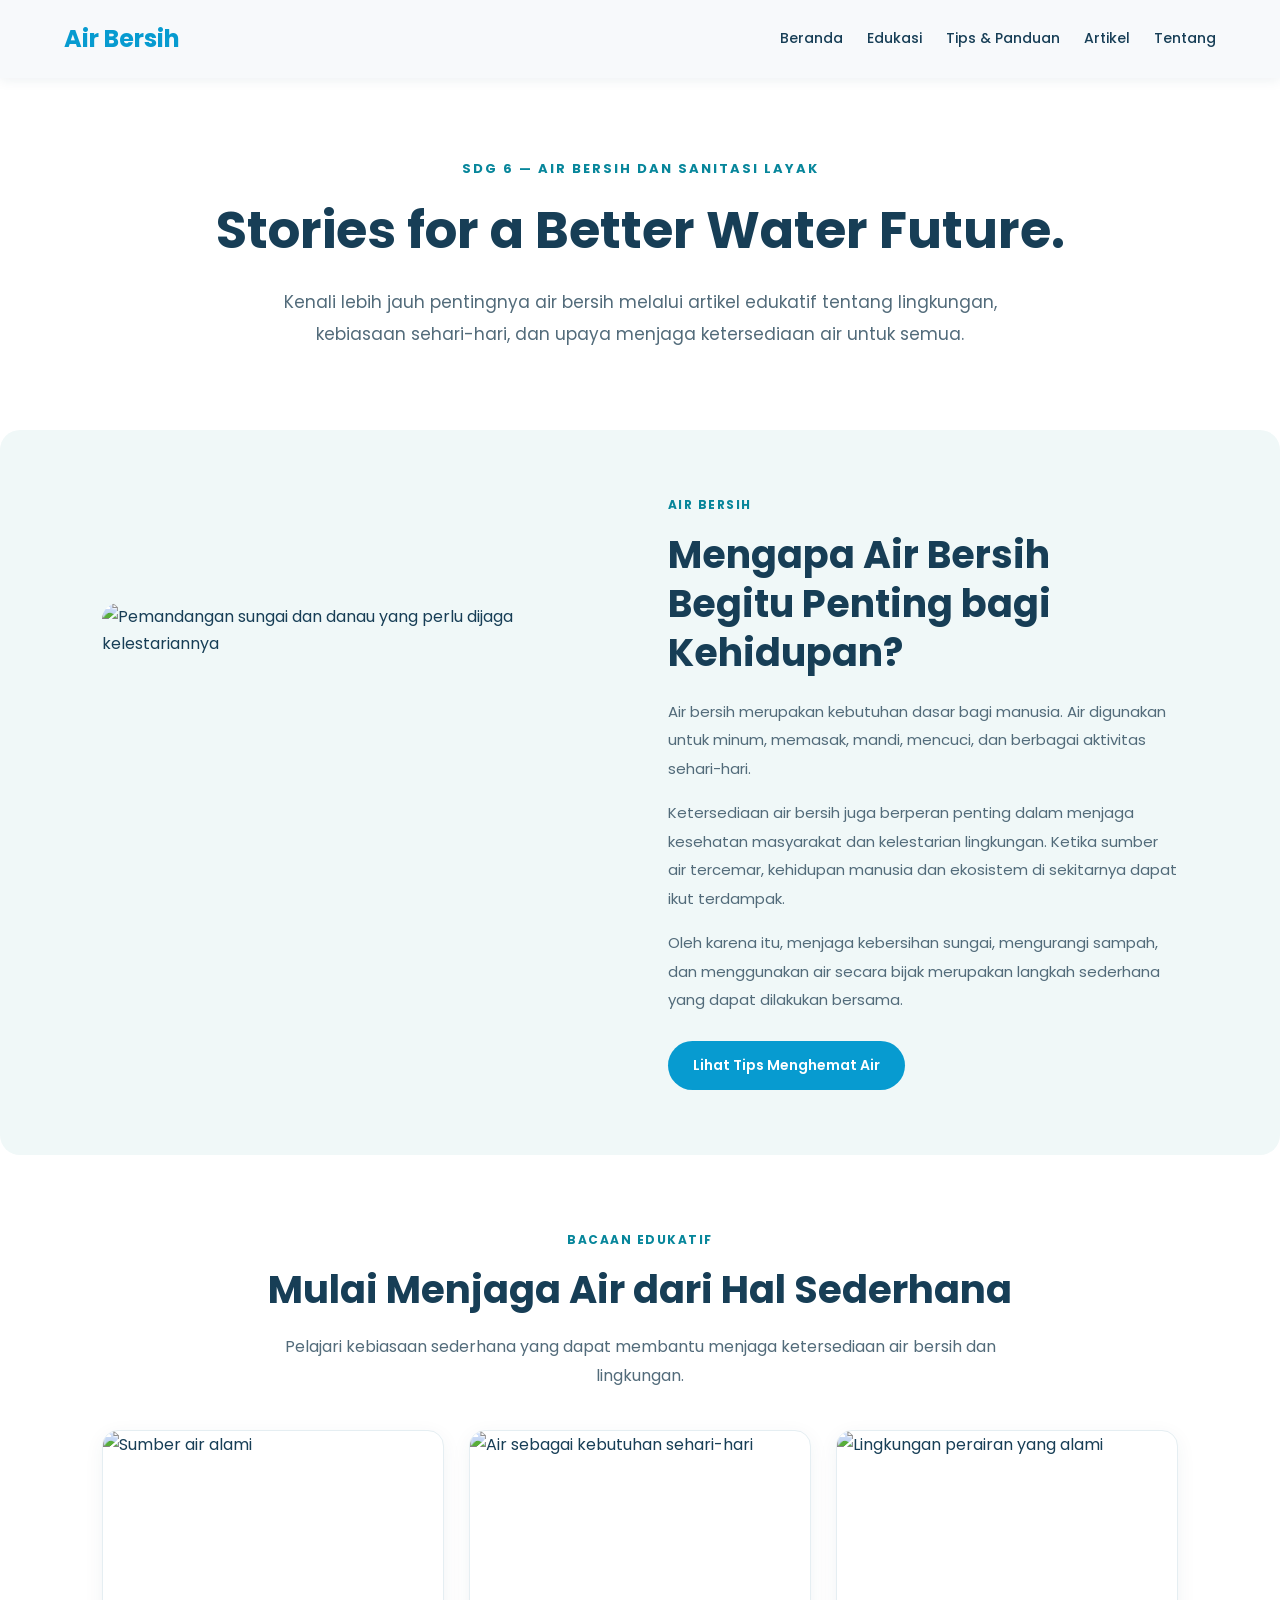
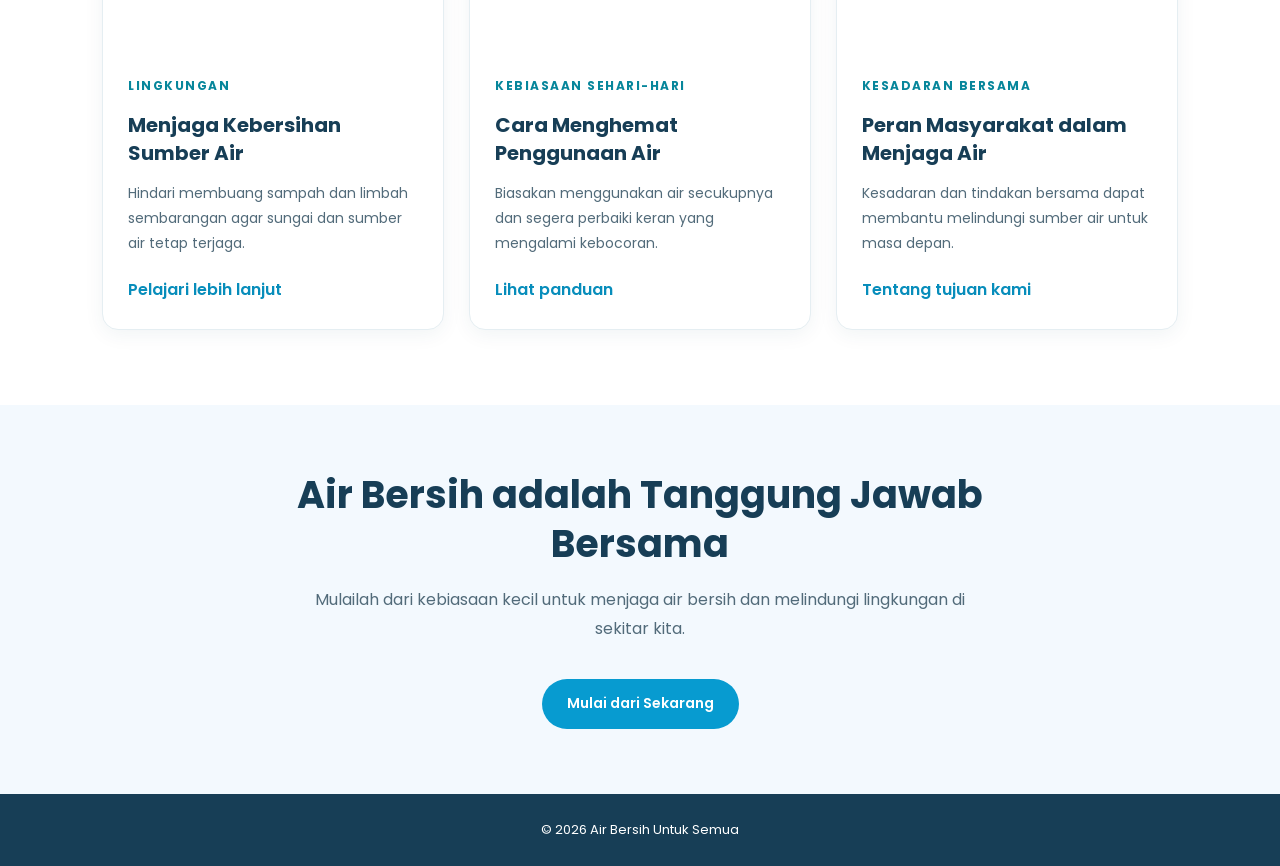
==== commit 3fe4675b: "revisi gambar halaman artikel Updated images in the article section and refined content for clarity." ====
--- a/artikel.html
+++ b/artikel.html
@@ -12,10 +12,7 @@
     <!-- Header dan navigasi -->
     <header>
         <nav>
-            <a class="logo" href="index.html">
-                <img src="image/logo-air.png" alt="Logo Air Bersih">
-                <span>Air Bersih</span> 
-            </a>
+            <a class="logo" href="index.html">Air Bersih</a>
 
             <div class="menu">
                 <a href="index.html">Beranda</a>
@@ -52,7 +49,7 @@
 
                 <div class="artikel-gambar">
                     <img
-                        src="image/river.jpg"
+                        src="image/mata air.webp"
                         alt="Pemandangan sungai dan danau yang perlu dijaga kelestariannya"
                     >
                 </div>
@@ -108,7 +105,7 @@
 
                 <article class="artikel-card">
                     <img
-                        src="image/river.jpg"
+                        src="image/kebersihan air.jpg"
                         alt="Sumber air alami"
                     >
 
@@ -128,7 +125,7 @@
 
                 <article class="artikel-card">
                     <img
-                        src="image/river.jpg"
+                        src="image/hemat air.jpg"
                         alt="Air sebagai kebutuhan sehari-hari"
                     >
 
@@ -148,7 +145,7 @@
 
                 <article class="artikel-card">
                     <img
-                        src="image/river.jpg"
+                        src="image/menjaga sumber air.jpeg"
                         alt="Lingkungan perairan yang alami"
                     >
 
--- a/css/style.css
+++ b/css/style.css
@@ -612,243 +612,570 @@
         padding: 50px 6%;
     }
 }
-/* =====================================
-   HALAMAN TENTANG
-===================================== */
+
+/* =========================================
+   CSS HALAMAN TENTANG,
+   TIM PENYUSUN, DAN REFERENSI
+========================================= */
+
+:root {
+    --biru: #079BD0;
+    --biru-tua: #173E56;
+    --biru-pucat: #F3F9FE;
+    --hijau-pucat: #EEF7F6;
+    --teks: #71818A;
+    --garis: #E0E9E9;
+    --putih: #FFFFFF;
+    --bayangan: 0 12px 35px rgba(23, 62, 86, 0.07);
+}
+
+/* =========================================
+   RESET DAN PENGATURAN DASAR
+========================================= */
+
+* {
+    box-sizing: border-box;
+}
+
+html {
+    scroll-behavior: smooth;
+    scroll-padding-top: 100px;
+}
 
 body.tentang-halaman {
-    color: #173E56;
-    background-color: #FFFFFF;
-}
-/* Bagian pembuka */
+    margin: 0;
+    font-family: "Poppins", Arial, sans-serif;
+    color: var(--biru-tua);
+    background: #FFFFFF;
+    font-size: 16px;
+    line-height: 1.75;
+}
+
+.tentang-halaman img {
+    max-width: 100%;
+}
+
+/* =========================================
+   NAVIGASI
+========================================= */
+
+.tentang-halaman .site-header {
+    position: sticky;
+    top: 0;
+    z-index: 100;
+    background: #F7F9FB;
+    box-shadow: 0 3px 15px rgba(23, 62, 86, 0.06);
+}
+
+.tentang-halaman .site-nav {
+    width: min(1200px, 88%);
+    min-height: 88px;
+    margin: auto;
+    display: flex;
+    align-items: center;
+    justify-content: space-between;
+    gap: 30px;
+}
+
+.tentang-halaman .logo {
+    display: inline-flex;
+    align-items: center;
+    gap: 10px;
+    flex-shrink: 0;
+    color: var(--biru);
+    text-decoration: none;
+    font-size: 28px;
+    font-weight: 700;
+    line-height: 1.2;
+}
+
+.tentang-halaman .logo img {
+    width: 42px;
+    height: 42px;
+    object-fit: contain;
+}
+
+.tentang-halaman .menu {
+    display: flex;
+    align-items: center;
+    justify-content: flex-end;
+    flex-wrap: wrap;
+    gap: 28px;
+}
+
+.tentang-halaman .menu a {
+    color: var(--biru-tua);
+    text-decoration: none;
+    font-size: 16px;
+    font-weight: 500;
+}
+
+.tentang-halaman .menu a:hover,
+.tentang-halaman .menu a[aria-current="page"] {
+    color: var(--biru);
+}
+
+/* =========================================
+   JUDUL DAN LABEL UMUM
+========================================= */
+
+.tentang-halaman .tentang-label,
+.tentang-halaman .tentang-subjudul,
+.tentang-halaman .bagian-label {
+    margin: 0 0 12px;
+    color: #16899D;
+    font-size: 12px;
+    font-weight: 700;
+    letter-spacing: 2px;
+    line-height: 1.5;
+}
+
+.tentang-halaman .tentang-hero h1,
+.tentang-halaman .tentang-teks h2,
+.tentang-halaman .tentang-judul h2,
+.tentang-halaman .tentang-sdg h2,
+.tentang-halaman .tentang-ajakan h2,
+.tentang-halaman .bagian-judul h2 {
+    color: var(--biru-tua);
+    font-weight: 700;
+    line-height: 1.25;
+}
+
+/* =========================================
+   HERO TENTANG
+========================================= */
+
 .tentang-halaman .tentang-hero {
-    padding: 80px 8%;
-    background-color: #FFFFFF;
+    padding: 92px 6% 88px;
+    background: linear-gradient(180deg, #F3F9FE, #FFFFFF);
     text-align: center;
 }
+
 .tentang-halaman .tentang-hero-isi {
-    max-width: 900px;
-    margin: 0 auto;
-}
-.tentang-halaman .tentang-label,
-.tentang-halaman .tentang-subjudul {
-    margin-bottom: 16px;
-    color: #07869B;
-    font-size: 13px;
-    font-weight: 700;
-    letter-spacing: 1.5px;
-}
+    width: min(820px, 100%);
+    margin: auto;
+}
+
 .tentang-halaman .tentang-hero h1 {
-    margin-bottom: 24px;
-    color: #173E56;
-    font-size: clamp(34px, 4vw, 54px);
-    line-height: 1.2;
-}
+    margin: 0 auto 22px;
+    font-size: clamp(34px, 4.4vw, 56px);
+    letter-spacing: -1.4px;
+}
+
+.tentang-halaman .tentang-hero h1 span {
+    color: var(--biru);
+}
+
 .tentang-halaman .tentang-hero-isi > p:not(.tentang-label) {
-    max-width: 750px;
-    margin: 0 auto 24px;
-    color: #526B7A;
-    font-size: 16px;
+    max-width: 760px;
+    margin: 0 auto 28px;
+    color: var(--teks);
+    font-size: 17px;
     line-height: 1.9;
 }
-/* Tombol halaman Tentang */
+
+/* Tombol */
+
 .tentang-halaman .tentang-tombol {
-    display: inline-block;
-    padding: 13px 26px;
-    border-radius: 30px;
-    background-color: #079BD0;
+    display: inline-flex;
+    align-items: center;
+    justify-content: center;
+    min-height: 48px;
+    padding: 12px 24px;
+    border-radius: 999px;
+    background: var(--biru);
     color: #FFFFFF;
+    text-decoration: none;
     font-size: 14px;
     font-weight: 600;
-    text-decoration: none;
-    transition: 0.25s ease;
-}
+    transition: 0.2s ease;
+}
+
 .tentang-halaman .tentang-tombol:hover {
-    background-color: #057EAA;
+    background: #0787B5;
     transform: translateY(-2px);
 }
-/* Bagian gambar dan teks */
+
+/* =========================================
+   PENGENALAN AIR BERSIH
+========================================= */
+
 .tentang-halaman .tentang-pengenalan {
+    width: min(1200px, 88%);
+    margin: auto;
+    padding: 76px 0;
     display: grid;
-    grid-template-columns: 1fr 1fr;
+    grid-template-columns: repeat(2, minmax(0, 1fr));
     align-items: center;
-    gap: 55px;
-    max-width: 1400px;
-    margin: 0 auto;
-    padding: 65px 8%;
-    background-color: #F0F8F8;
-    border-radius: 20px;
-}
+    gap: 58px;
+}
+
 .tentang-halaman .tentang-gambar {
-    width: 100%;
-    min-width: 0;
+    height: 390px;
     overflow: hidden;
-    border-radius: 16px;
-}
+    border-radius: 22px;
+    background: var(--biru-pucat);
+}
+
 .tentang-halaman .tentang-gambar img {
     display: block;
     width: 100%;
-    height: 380px;
+    height: 100%;
     object-fit: cover;
-    border-radius: 16px;
-}
-.tentang-halaman .tentang-teks {
-    min-width: 0;
-}
+}
+
 .tentang-halaman .tentang-teks h2 {
-    margin-bottom: 20px;
-    color: #173E56;
+    margin: 0 0 18px;
     font-size: clamp(27px, 3vw, 38px);
-    line-height: 1.3;
-}
+}
+
 .tentang-halaman .tentang-teks p:not(.tentang-subjudul) {
-    margin-bottom: 16px;
-    color: #526B7A;
-    font-size: 15px;
+    margin: 0 0 15px;
+    color: var(--teks);
     line-height: 1.9;
 }
-/* Bagian tujuan dan misi */
+
+/* =========================================
+   TUJUAN DAN MISI
+========================================= */
+
 .tentang-halaman .tentang-tujuan {
-    padding: 80px 8%;
-    background-color: #FFFFFF;
-}
-.tentang-halaman .tentang-judul {
-    max-width: 750px;
-    margin: 0 auto 40px;
-    text-align: center;
-}
-.tentang-halaman .tentang-judul h2,
-.tentang-halaman .tentang-sdg h2,
-.tentang-halaman .tentang-ajakan h2 {
-    margin-bottom: 18px;
-    color: #173E56;
-    font-size: clamp(28px, 3vw, 40px);
-    line-height: 1.3;
-}
-.tentang-halaman .tentang-judul > p:last-child {
-    color: #526B7A;
+    padding: 78px 6%;
+    background: var(--biru-pucat);
+}
+
+.tentang-halaman .bagian-judul {
+    width: min(1200px, 100%);
+    margin: 0 auto 38px;
+}
+
+.tentang-halaman .bagian-judul h2 {
+    margin: 0 0 12px;
+    font-size: clamp(30px, 3.2vw, 42px);
+}
+
+.tentang-halaman .bagian-judul > p:last-child {
+    margin: 0;
+    color: var(--teks);
     line-height: 1.8;
 }
-.tentang-halaman .tentang-grid {
+
+/* Grid umum */
+
+.tentang-halaman .tentang-grid,
+.tentang-halaman .tim-grid,
+.tentang-halaman .referensi-grid {
+    width: min(1200px, 100%);
+    margin: auto;
     display: grid;
     grid-template-columns: repeat(3, minmax(0, 1fr));
-    gap: 25px;
-    max-width: 1200px;
-    margin: 0 auto;
-}
+    gap: 22px;
+}
+
+/* Kartu tujuan */
+
 .tentang-halaman .tentang-card {
+    min-width: 0;
     padding: 30px;
-    border: 1px solid #E5EEF2;
-    border-radius: 16px;
-    background-color: #FFFFFF;
-    box-shadow: 0 5px 20px rgba(23, 62, 86, 0.06);
-}
+    border: 1px solid var(--garis);
+    border-radius: 20px;
+    background: #FFFFFF;
+    box-shadow: var(--bayangan);
+}
+
 .tentang-halaman .tentang-nomor {
-    margin-bottom: 18px;
-    color: #079BD0;
-    font-size: 28px;
+    display: grid;
+    place-items: center;
+    width: 48px;
+    height: 48px;
+    margin-bottom: 20px;
+    border-radius: 14px;
+    background: #DDF3FA;
+    color: var(--biru);
     font-weight: 700;
 }
+
 .tentang-halaman .tentang-card h3 {
-    margin-bottom: 14px;
-    color: #173E56;
+    margin: 0 0 12px;
     font-size: 20px;
-    line-height: 1.4;
-}
+    line-height: 1.5;
+}
+
 .tentang-halaman .tentang-card p {
-    color: #526B7A;
+    margin: 0;
+    color: var(--teks);
+    line-height: 1.85;
+}
+
+/* =========================================
+   SDG 6 DAN AJAKAN
+========================================= */
+
+.tentang-halaman .tentang-sdg {
+    padding: 76px 6%;
+    background: var(--hijau-pucat);
+}
+
+.tentang-halaman .tentang-sdg-isi {
+    width: min(900px, 100%);
+    margin: auto;
+    text-align: center;
+}
+
+.tentang-halaman .tentang-sdg h2 {
+    margin: 0 0 18px;
+    font-size: clamp(29px, 3.3vw, 42px);
+}
+
+.tentang-halaman .tentang-sdg-isi > p:not(.tentang-subjudul) {
+    max-width: 800px;
+    margin: 0 auto 26px;
+    color: var(--teks);
+    line-height: 1.9;
+}
+
+/* Ajakan */
+
+.tentang-halaman .tentang-ajakan {
+    width: min(1200px, 88%);
+    margin: 68px auto;
+    padding: 48px 30px;
+    border-radius: 24px;
+    background: #DDF3FF;
+    text-align: center;
+}
+
+.tentang-halaman .tentang-ajakan h2 {
+    margin: 0 0 14px;
+    font-size: clamp(27px, 3vw, 36px);
+}
+
+.tentang-halaman .tentang-ajakan p {
+    max-width: 720px;
+    margin: 0 auto 24px;
+    color: var(--teks);
+    line-height: 1.9;
+}
+
+/* =========================================
+   TIM PENYUSUN
+========================================= */
+
+.tentang-halaman .tim-penyusun {
+    padding: 76px 6%;
+    background: #F7FAFA;
+    text-align: center;
+}
+
+.tentang-halaman .tim-card {
+    min-width: 0;
+    padding: 24px;
+    border: 1px solid var(--garis);
+    border-radius: 20px;
+    background: #FFFFFF;
+    box-shadow: var(--bayangan);
+}
+
+.tentang-halaman .tim-foto {
+    width: 100%;
+    height: 210px;
+    margin-bottom: 20px;
+    overflow: hidden;
+    border-radius: 12px;
+    background: #E4F1F3;
+}
+
+.tentang-halaman .tim-foto img {
+    display: block;
+    width: 100%;
+    height: 100%;
+    object-fit: cover;
+}
+
+.tentang-halaman .tim-card h3 {
+    margin: 0 0 8px;
+    color: var(--biru-tua);
+    font-size: 20px;
+    line-height: 1.5;
+    overflow-wrap: anywhere;
+}
+
+.tentang-halaman .tim-nim {
+    margin: 0 0 14px;
+    color: var(--teks);
+}
+
+.tentang-halaman .tim-tugas {
+    margin: 0;
+    color: var(--teks);
     font-size: 14px;
     line-height: 1.8;
 }
-/* Bagian SDG 6 */
-.tentang-halaman .tentang-sdg {
-    padding: 70px 8%;
-    background-color: #F3F9FE;
-}
-.tentang-halaman .tentang-sdg-isi {
-    max-width: 850px;
-    margin: 0 auto;
+
+/* =========================================
+   REFERENSI
+========================================= */
+
+.tentang-halaman .referensi {
     text-align: center;
-}
-.tentang-halaman .tentang-sdg p:not(.tentang-subjudul) {
-    margin-bottom: 25px;
-    color: #526B7A;
-    line-height: 1.9;
-}
-/* Bagian ajakan */
-.tentang-halaman .tentang-ajakan {
-    padding: 70px 8%;
+    padding: 76px 6%;
+    background: #EAF6F5;
+}
+
+.tentang-halaman .referensi-card {
+    min-width: 0;
+    padding: 28px;
+    border: 1px solid var(--garis);
+    border-radius: 12px;
+    background: #FFFFFF;
+    transition: 0.2s ease;
+}
+
+.tentang-halaman .referensi-card:hover {
+    transform: translateY(-3px);
+    box-shadow: var(--bayangan);
+}
+
+.tentang-halaman .referensi-kategori {
+    margin: 0 0 12px;
+    color: var(--teks);
+    font-size: 10px;
+    font-weight: 700;
+    letter-spacing: 1.2px;
+}
+
+.tentang-halaman .referensi-card h3 {
+    margin: 0 0 14px;
+    color: var(--biru-tua);
+    font-size: 19px;
+    line-height: 1.5;
+}
+
+.tentang-halaman .referensi-card > p:not(.referensi-kategori) {
+    margin: 0 0 20px;
+    color: var(--teks);
+    font-size: 14px;
+    line-height: 1.8;
+}
+
+.tentang-halaman .referensi-card a {
+    color: #147E9A;
+    text-decoration: none;
+    font-size: 13px;
+    font-weight: 700;
+}
+
+.tentang-halaman .referensi-card a:hover {
+    text-decoration: underline;
+}
+
+/* =========================================
+   FOOTER
+========================================= */
+
+.tentang-halaman .site-footer {
+    padding: 24px 6%;
+    background: #F7F9FB;
     text-align: center;
 }
-.tentang-halaman .tentang-ajakan p {
-    max-width: 700px;
-    margin: 0 auto 25px;
-    color: #526B7A;
-    line-height: 1.9;
-}
-/* Footer */
-.tentang-halaman footer {
-    padding: 25px 8%;
-    background-color: #173E56;
-    color: #FFFFFF;
-    text-align: center;
-}
-.tentang-halaman footer p {
+
+.tentang-halaman .site-footer p {
     margin: 0;
-}
-/* =====================================
-   RESPONSIVE TABLET
-===================================== */
-
+    color: var(--teks);
+    font-size: 14px;
+}
+
+/* =========================================
+   RESPONSIVE: TABLET
+========================================= */
 
 @media (max-width: 950px) {
+    .tentang-halaman .site-nav {
+        width: 90%;
+        gap: 20px;
+    }
+
+    .tentang-halaman .menu {
+        gap: 16px;
+    }
+
     .tentang-halaman .tentang-pengenalan {
-        gap: 30px;
-        padding: 50px 6%;
-    }
-    .tentang-halaman .tentang-gambar img {
-        height: 320px;
-    }
-    .tentang-halaman .tentang-grid {
+        gap: 32px;
+    }
+
+    .tentang-halaman .tentang-grid,
+    .tentang-halaman .tim-grid,
+    .tentang-halaman .referensi-grid {
         grid-template-columns: repeat(2, minmax(0, 1fr));
     }
 }
-/* =====================================
-   RESPONSIVE HP
-===================================== */
-
-
-@media (max-width: 650px) {
+
+/* =========================================
+   RESPONSIVE: HP
+========================================= */
+
+@media (max-width: 680px) {
+    .tentang-halaman .site-nav {
+        min-height: auto;
+        padding: 16px 0;
+        align-items: flex-start;
+        flex-direction: column;
+    }
+
+    .tentang-halaman .logo {
+        font-size: 24px;
+    }
+
+    .tentang-halaman .menu {
+        width: 100%;
+        justify-content: flex-start;
+        gap: 10px 18px;
+    }
+
+    .tentang-halaman .menu a {
+        font-size: 14px;
+    }
+
     .tentang-halaman .tentang-hero {
-        padding: 50px 6%;
-    }
+        padding: 60px 6%;
+    }
+
     .tentang-halaman .tentang-pengenalan {
+        width: 88%;
+        padding: 50px 0;
         grid-template-columns: 1fr;
         gap: 28px;
-        padding: 35px 6%;
-        border-radius: 14px;
-    }
-    .tentang-halaman .tentang-gambar img {
-        height: 250px;
-    }
-    .tentang-halaman .tentang-teks h2 {
-        font-size: 28px;
-    }
-    .tentang-halaman .tentang-tujuan {
-        padding: 50px 6%;
-    }
-    .tentang-halaman .tentang-grid {
+    }
+
+    .tentang-halaman .tentang-gambar {
+        height: 260px;
+    }
+
+    .tentang-halaman .tentang-tujuan,
+    .tentang-halaman .tentang-sdg,
+    .tentang-halaman .tim-penyusun,
+    .tentang-halaman .referensi {
+        padding: 52px 6%;
+    }
+
+    .tentang-halaman .tentang-grid,
+    .tentang-halaman .tim-grid,
+    .tentang-halaman .referensi-grid {
         grid-template-columns: 1fr;
-        gap: 20px;
-    }
-    .tentang-halaman .tentang-card {
-        padding: 25px;
-    }
-    .tentang-halaman .tentang-sdg,
+    }
+
+    .tentang-halaman .tentang-card,
+    .tentang-halaman .tim-card,
+    .tentang-halaman .referensi-card {
+        padding: 22px;
+    }
+
     .tentang-halaman .tentang-ajakan {
-        padding: 50px 6%;
-    }
-}
+        margin: 45px auto;
+        padding: 34px 22px;
+    }
+}
+
 /* =====================================
    6. EDUKASI - PENGATURAN DASAR
 ===================================== */
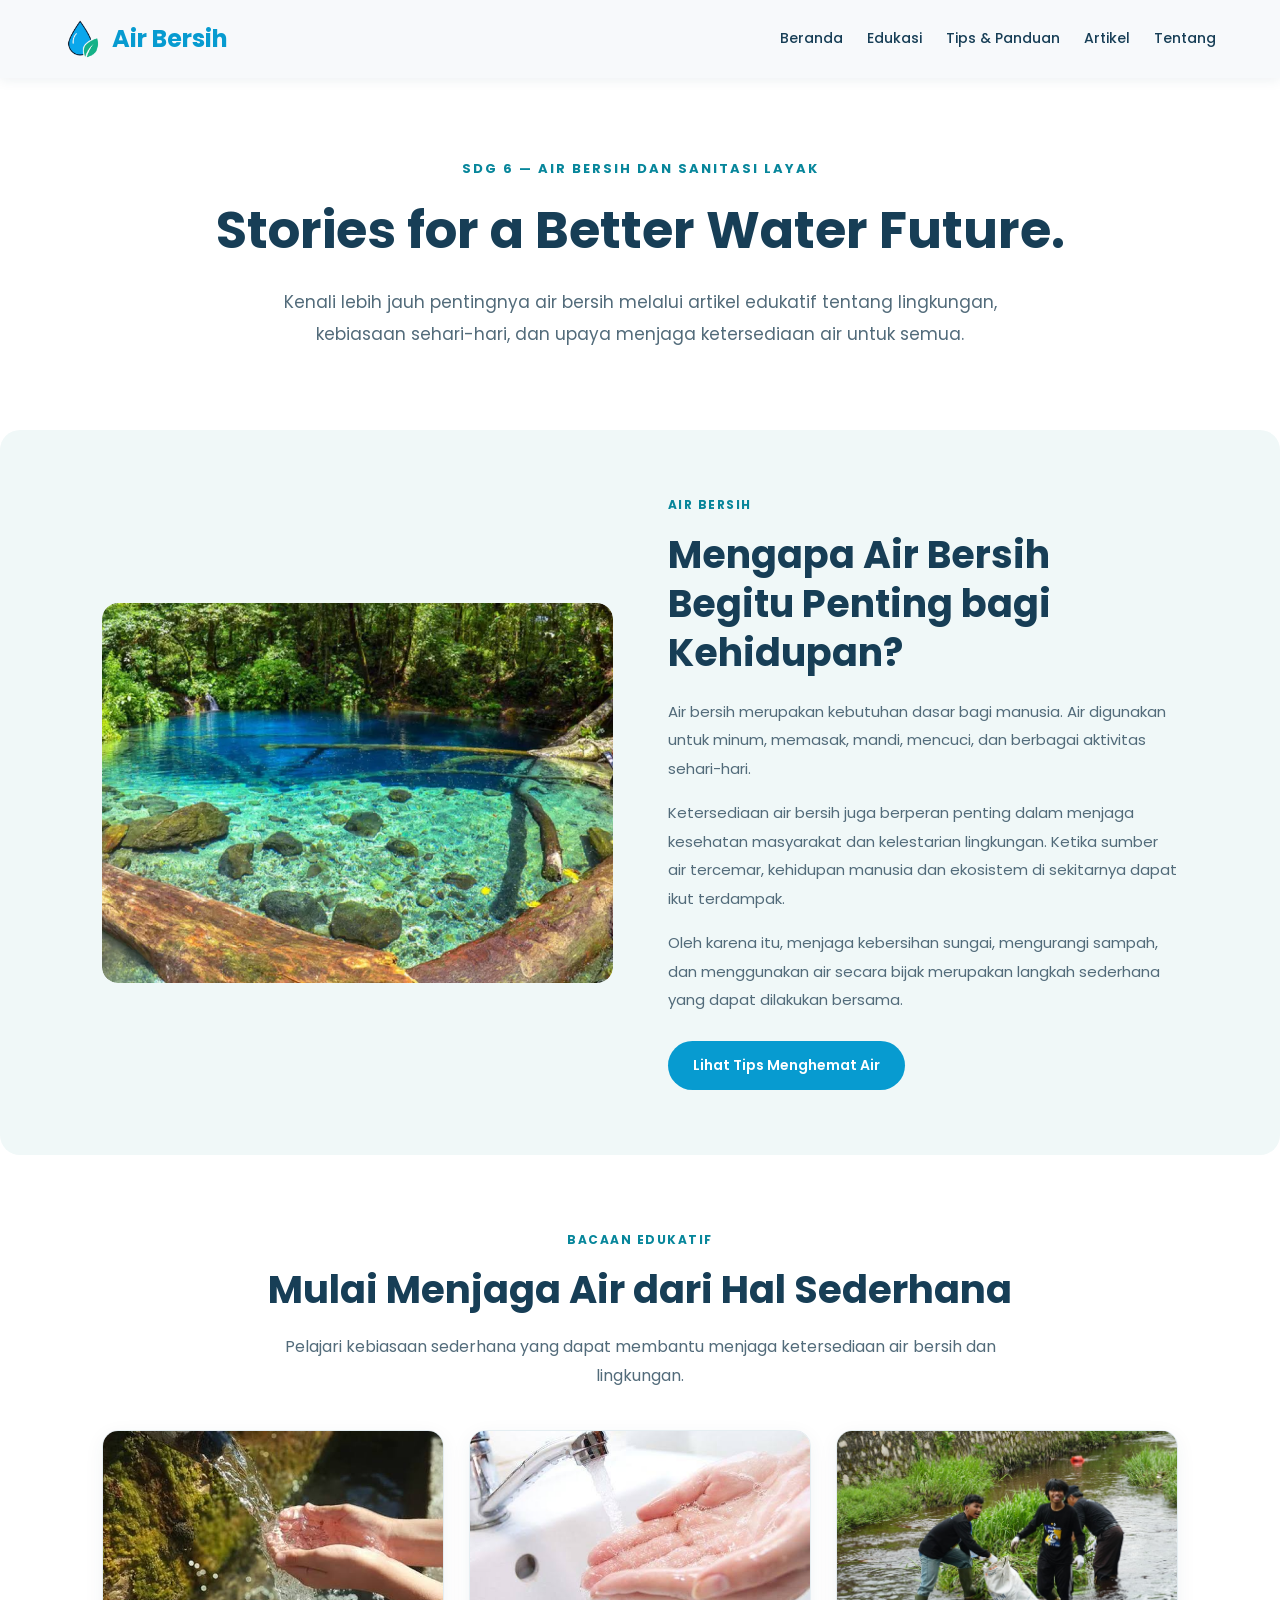
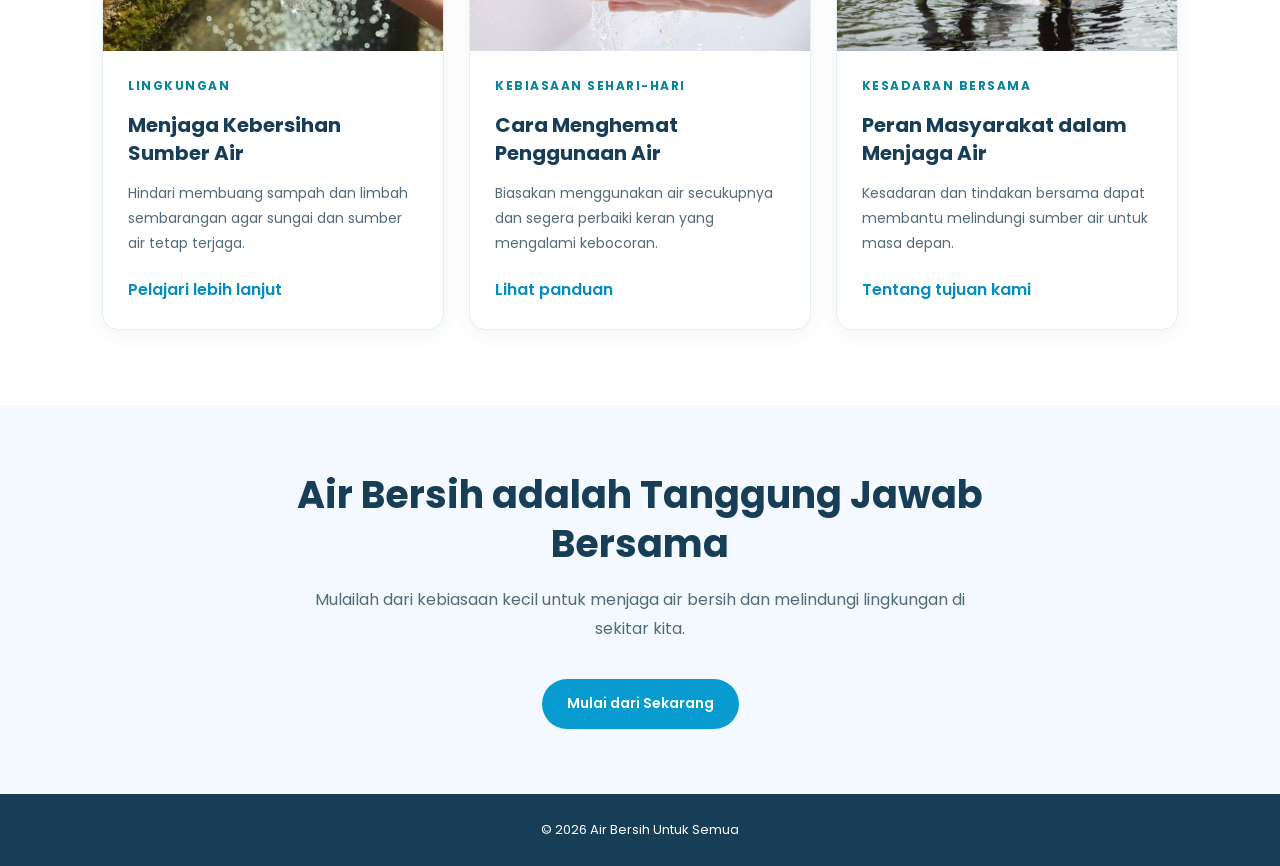
==== commit 1a832e91: "Update artikel.html menambahkan logo" ====
--- a/artikel.html
+++ b/artikel.html
@@ -10,19 +10,23 @@
 <body class="artikel-halaman">
 
     <!-- Header dan navigasi -->
-    <header>
-        <nav>
-            <a class="logo" href="index.html">Air Bersih</a>
+<header>
+    <nav>
+        <a class="logo" href="index.html">
+            <img src="image/logo-air.png" alt="Logo Air Bersih">
+            <span>Air Bersih</span>
+        </a>
 
-            <div class="menu">
-                <a href="index.html">Beranda</a>
-                <a href="edukasi.html">Edukasi</a>
-                <a href="panduan.html">Tips &amp; Panduan</a>
-                <a href="artikel.html" aria-current="page">Artikel</a>
-                <a href="tentang.html">Tentang</a>
-            </div>
-        </nav>
-    </header>
+        <div class="menu">
+            <a href="index.html">Beranda</a>
+            <a href="edukasi.html">Edukasi</a>
+            <a href="panduan.html">Tips &amp; Panduan</a>
+            <a href="artikel.html" class="aktif">Artikel</a>
+            <a href="tentang.html">Tentang</a>
+        </div>
+    </nav>
+</header>
+
 
     <main>
 
--- a/css/style.css
+++ b/css/style.css
@@ -613,6 +613,8 @@
     }
 }
 
+
+
 /* =========================================
    CSS HALAMAN TENTANG,
    TIM PENYUSUN, DAN REFERENSI
@@ -656,31 +658,32 @@
 }
 
 /* =========================================
-   NAVIGASI
+   HEADER / NAVIGASI
+   Struktur mengikuti artikel.html
 ========================================= */
 
-.tentang-halaman .site-header {
+.tentang-halaman > header {
     position: sticky;
     top: 0;
     z-index: 100;
+    width: 100%;
     background: #F7F9FB;
     box-shadow: 0 3px 15px rgba(23, 62, 86, 0.06);
 }
 
-.tentang-halaman .site-nav {
+.tentang-halaman > header nav {
     width: min(1200px, 88%);
     min-height: 88px;
-    margin: auto;
+    margin: 0 auto;
     display: flex;
     align-items: center;
     justify-content: space-between;
     gap: 30px;
 }
 
-.tentang-halaman .logo {
+.tentang-halaman > header .logo {
     display: inline-flex;
     align-items: center;
-    gap: 10px;
     flex-shrink: 0;
     color: var(--biru);
     text-decoration: none;
@@ -689,13 +692,7 @@
     line-height: 1.2;
 }
 
-.tentang-halaman .logo img {
-    width: 42px;
-    height: 42px;
-    object-fit: contain;
-}
-
-.tentang-halaman .menu {
+.tentang-halaman > header .menu {
     display: flex;
     align-items: center;
     justify-content: flex-end;
@@ -703,15 +700,16 @@
     gap: 28px;
 }
 
-.tentang-halaman .menu a {
+.tentang-halaman > header .menu a {
     color: var(--biru-tua);
     text-decoration: none;
     font-size: 16px;
     font-weight: 500;
-}
-
-.tentang-halaman .menu a:hover,
-.tentang-halaman .menu a[aria-current="page"] {
+    transition: color 0.2s ease;
+}
+
+.tentang-halaman > header .menu a:hover,
+.tentang-halaman > header .menu a[aria-current="page"] {
     color: var(--biru);
 }
 
@@ -1090,12 +1088,12 @@
 ========================================= */
 
 @media (max-width: 950px) {
-    .tentang-halaman .site-nav {
+    .tentang-halaman > header nav {
         width: 90%;
         gap: 20px;
     }
 
-    .tentang-halaman .menu {
+    .tentang-halaman > header .menu {
         gap: 16px;
     }
 
@@ -1115,24 +1113,24 @@
 ========================================= */
 
 @media (max-width: 680px) {
-    .tentang-halaman .site-nav {
+    .tentang-halaman > header nav {
         min-height: auto;
         padding: 16px 0;
         align-items: flex-start;
         flex-direction: column;
     }
 
-    .tentang-halaman .logo {
+    .tentang-halaman > header .logo {
         font-size: 24px;
     }
 
-    .tentang-halaman .menu {
+    .tentang-halaman > header .menu {
         width: 100%;
         justify-content: flex-start;
         gap: 10px 18px;
     }
 
-    .tentang-halaman .menu a {
+    .tentang-halaman > header .menu a {
         font-size: 14px;
     }
 
@@ -1176,19 +1174,6 @@
     }
 }
 
-/* =====================================
-   6. EDUKASI - PENGATURAN DASAR
-===================================== */
-
-.halaman-edukasi {
-    color: #173E56;
-    background-color: #F3F9FE;
-}
-.halaman-edukasi img {
-    display: block;
-    max-width: 100%;
-    width: 100%;
-}
 /* =====================================
    7. EDUKASI - HERO SECTION
 ===================================== */
@@ -1688,7 +1673,14 @@
     border-radius: 15px;
     overflow: hidden;
     box-shadow: 0 4px 15px rgba(23, 62, 86, 0.08);
-}
+    transition: transform 0.25s ease, box-shadow 0.25s ease;
+}
+
+.tips-card:hover {
+    transform: translateY(-4px);
+    box-shadow: 0 12px 25px rgba(23, 62, 86, 0.12);
+}
+
 .tips-gambar {
     height: 200px;
     object-fit: cover;
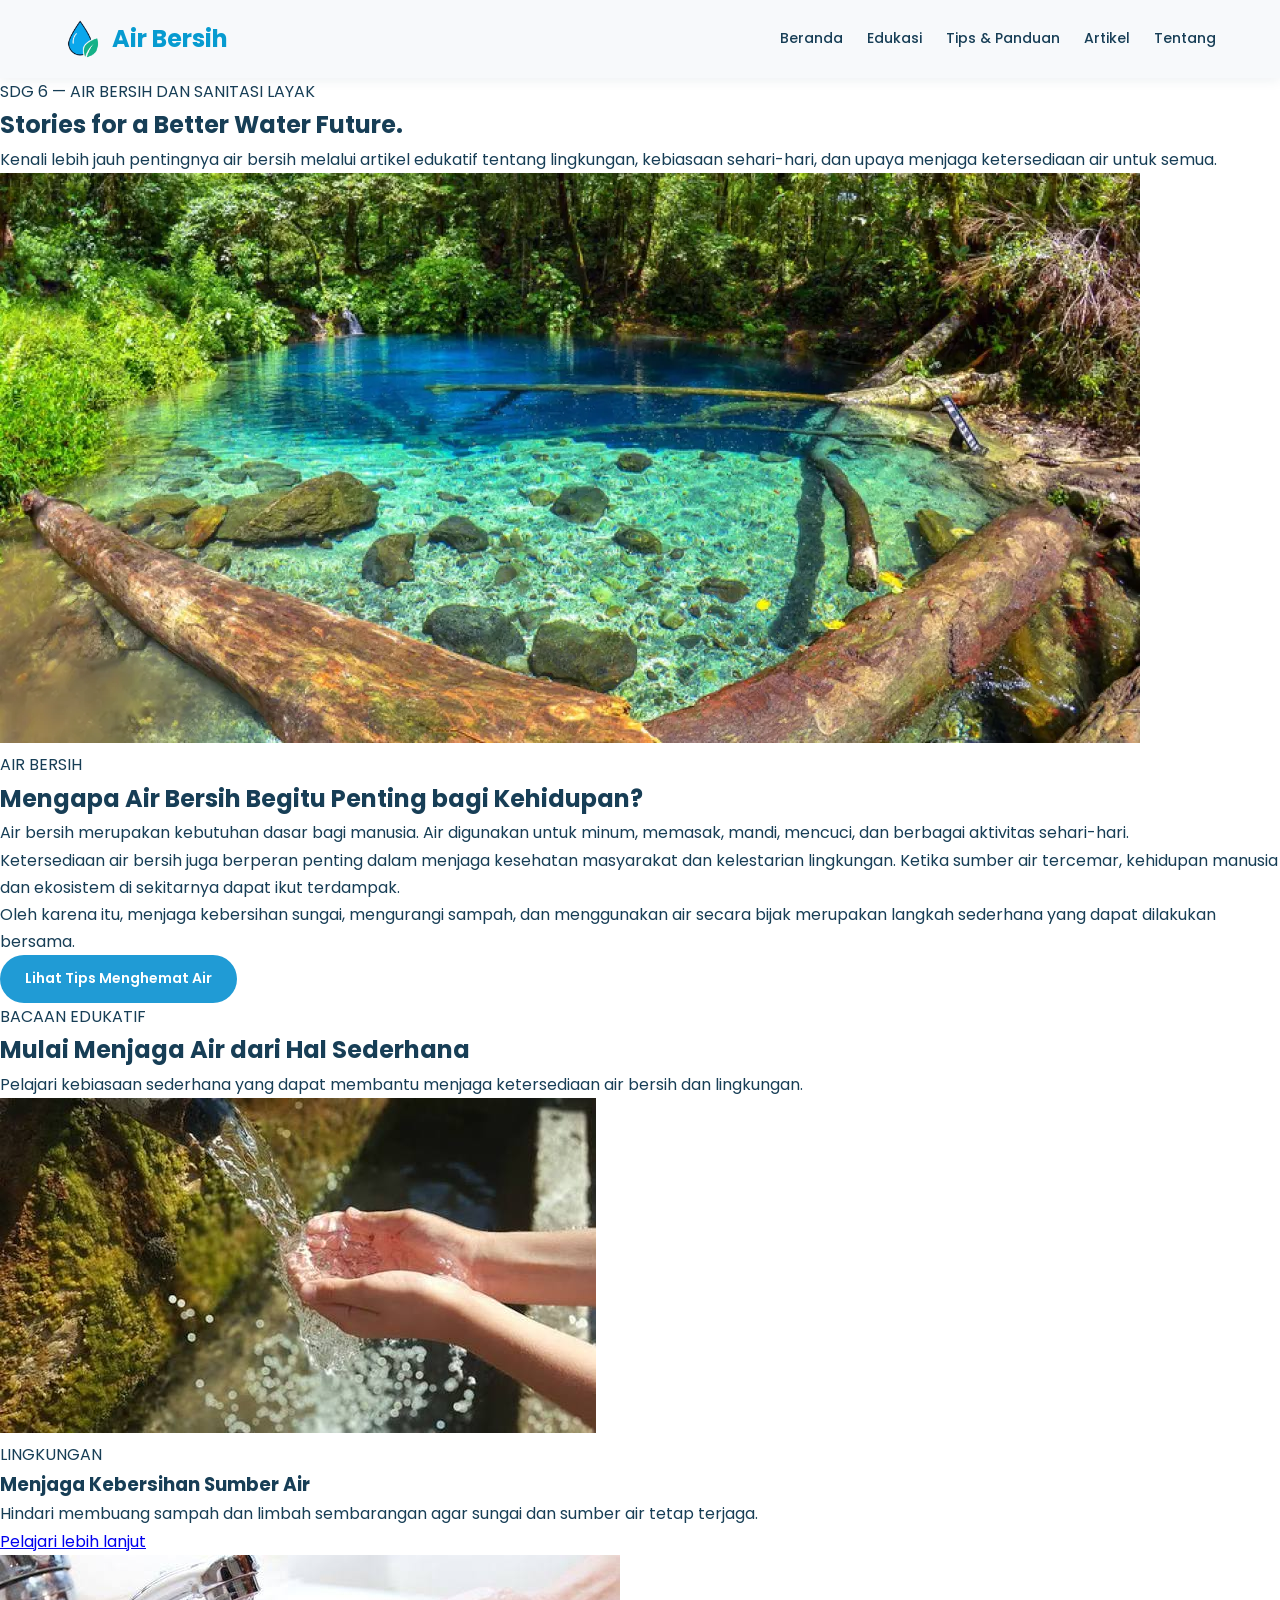
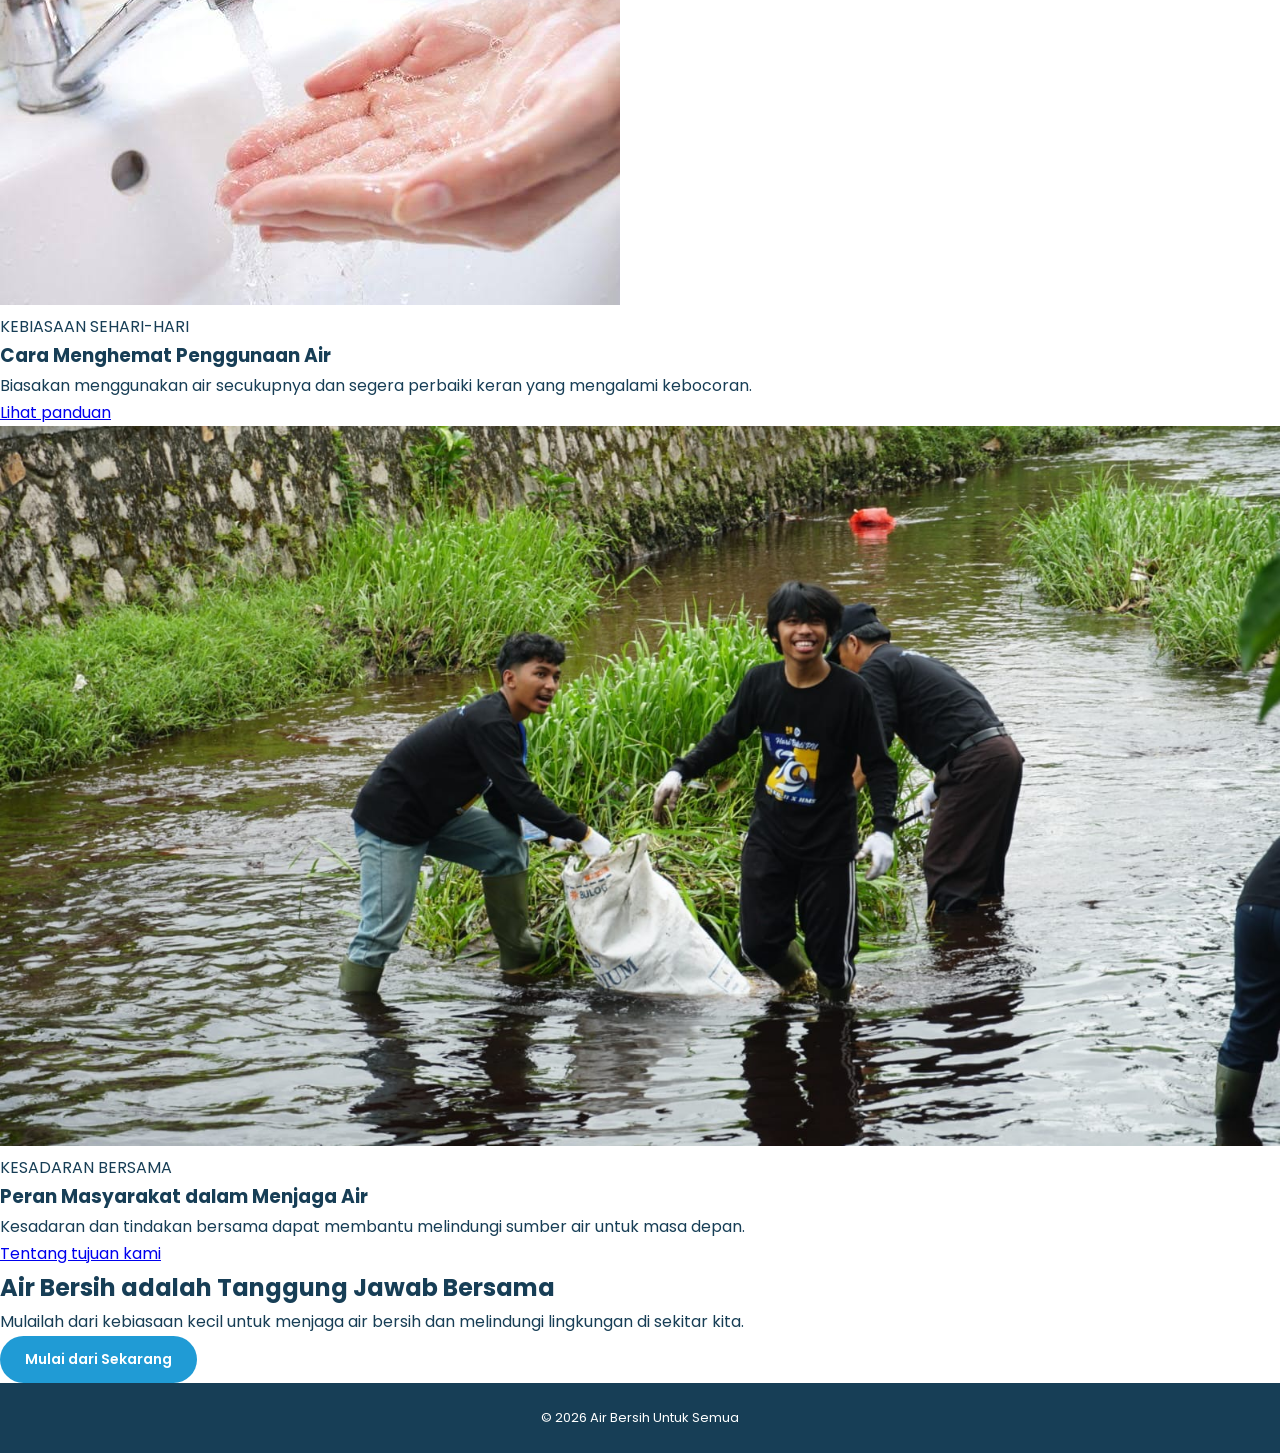
==== commit 9acd3e29: "revisi halaman artikel" ====
--- a/artikel.html
+++ b/artikel.html
@@ -1,3 +1,4 @@
+
 <!DOCTYPE html>
 <html lang="id">
 <head>
@@ -6,31 +7,29 @@
     <title>Artikel | Air Bersih Untuk Semua</title>
     <link rel="stylesheet" href="css/style.css">
 </head>
+<body>
 
-<body class="artikel-halaman">
+    <!-- HEADER -->
+    <header>
+        <nav>
+            <a class="logo" href="index.html">
+                <img src="image/logo-air.png" alt="Logo Air Bersih">
+                <span>Air Bersih</span>
+            </a>
 
-    <!-- Header dan navigasi -->
-<header>
-    <nav>
-        <a class="logo" href="index.html">
-            <img src="image/logo-air.png" alt="Logo Air Bersih">
-            <span>Air Bersih</span>
-        </a>
-
-        <div class="menu">
-            <a href="index.html">Beranda</a>
-            <a href="edukasi.html">Edukasi</a>
-            <a href="panduan.html">Tips &amp; Panduan</a>
-            <a href="artikel.html" class="aktif">Artikel</a>
-            <a href="tentang.html">Tentang</a>
-        </div>
-    </nav>
-</header>
-
+            <div class="menu">
+                <a href="index.html">Beranda</a>
+                <a href="edukasi.html">Edukasi</a>
+                <a href="panduan.html">Tips &amp; Panduan</a>
+                <a href="artikel.html" aria-current="page">Artikel</a>
+                <a href="tentang.html">Tentang</a>
+            </div>
+        </nav>
+    </header>
 
     <main>
 
-        <!-- Bagian pembuka artikel -->
+        <!-- HERO ARTIKEL -->
         <section class="artikel-hero">
             <div class="artikel-hero-isi">
                 <p class="artikel-label">
@@ -47,7 +46,7 @@
             </div>
         </section>
 
-        <!-- Artikel utama -->
+        <!-- ARTIKEL UTAMA -->
         <section class="artikel-content">
             <div class="artikel-container">
 
@@ -92,7 +91,7 @@
             </div>
         </section>
 
-        <!-- Artikel edukasi lainnya -->
+        <!-- ARTIKEL EDUKASI LAINNYA -->
         <section class="artikel-daftar">
             <div class="artikel-judul">
                 <p class="artikel-subjudul">BACAAN EDUKATIF</p>
@@ -170,7 +169,7 @@
             </div>
         </section>
 
-        <!-- Ajakan -->
+        <!-- AJAKAN -->
         <section class="artikel-ajakan">
             <h2>Air Bersih adalah Tanggung Jawab Bersama</h2>
 
@@ -186,7 +185,7 @@
 
     </main>
 
-    <!-- Footer -->
+    <!-- FOOTER -->
     <footer>
         <p>&copy; 2026 Air Bersih Untuk Semua</p>
     </footer>
--- a/css/style.css
+++ b/css/style.css
@@ -360,25 +360,112 @@
         width: 100%;
     }
 }
-/* =====================================
-   PERBAIKAN HALAMAN ARTIKEL
+
+/* =====================================
+   HALAMAN ARTIKEL
 ===================================== */
 
 body.artikel-halaman {
     margin: 0;
+    font-family: 'Poppins', sans-serif;
     color: #173E56;
     background: #FFFFFF;
-}
-/* Bagian pembuka */
+    line-height: 1.7;
+}
+
+.artikel-halaman img {
+    max-width: 100%;
+}
+
+/* =====================================
+   2. HEADER DAN NAVIGASI
+===================================== */
+
+.artikel-halaman header {
+    position: sticky;
+    top: 0;
+    z-index: 1000;
+    width: 100%;
+    background-color: #F7F9FB;
+    box-shadow: 0 2px 12px rgba(23, 62, 86, 0.08);
+}
+
+.artikel-halaman nav {
+    width: 100%;
+    max-width: 1400px;
+    min-height: 78px;
+    margin: 0 auto;
+    padding: 16px 5%;
+    display: flex;
+    align-items: center;
+    justify-content: space-between;
+    gap: 24px;
+}
+
+/* LOGO DAN NAMA WEBSITE */
+
+.artikel-halaman .logo {
+    display: flex;
+    align-items: center;
+    gap: 10px;
+    color: #079BD0;
+    font-size: 24px;
+    font-weight: 700;
+    text-decoration: none;
+    white-space: nowrap;
+    flex-shrink: 0;
+}
+
+.artikel-halaman .logo img {
+    display: block;
+    width: 38px;
+    height: 38px;
+    object-fit: contain;
+    flex-shrink: 0;
+}
+
+.artikel-halaman .logo span {
+    display: inline-block;
+}
+
+/* MENU NAVIGASI */
+
+.artikel-halaman .menu {
+    display: flex;
+    align-items: center;
+    justify-content: flex-end;
+    flex-wrap: wrap;
+    gap: 24px;
+}
+
+.artikel-halaman .menu a {
+    color: #173E56;
+    font-size: 14px;
+    font-weight: 500;
+    text-decoration: none;
+    transition: color 0.25s ease;
+}
+
+.artikel-halaman .menu a:hover,
+.artikel-halaman .menu a.aktif {
+    color: #079BD0;
+}
+
+/* =====================================
+   3. BAGIAN PEMBUKA ARTIKEL
+===================================== */
+
 .artikel-halaman .artikel-hero {
     padding: 80px 8%;
     background: #FFFFFF;
     text-align: center;
 }
+
 .artikel-halaman .artikel-hero-isi {
     max-width: 900px;
     margin: 0 auto;
 }
+
 .artikel-halaman .artikel-label {
     margin-bottom: 20px;
     color: #07869B;
@@ -386,6 +473,7 @@
     font-weight: 700;
     letter-spacing: 2px;
 }
+
 .artikel-halaman .artikel-hero h1 {
     max-width: 850px;
     margin: 0 auto 24px;
@@ -393,6 +481,7 @@
     font-size: clamp(34px, 4vw, 58px);
     line-height: 1.2;
 }
+
 .artikel-halaman .artikel-hero-isi > p:last-child {
     max-width: 750px;
     margin: 0 auto;
@@ -400,12 +489,17 @@
     font-size: 17px;
     line-height: 1.9;
 }
-/* Artikel utama */
+
+/* =====================================
+   4. ARTIKEL UTAMA
+===================================== */
+
 .artikel-halaman .artikel-content {
     padding: 65px 8%;
     background: #F0F8F8;
     border-radius: 20px;
 }
+
 .artikel-halaman .artikel-container {
     display: grid;
     grid-template-columns: minmax(0, 1fr) minmax(0, 1fr);
@@ -414,12 +508,14 @@
     max-width: 1200px;
     margin: 0 auto;
 }
+
 .artikel-halaman .artikel-gambar {
     width: 100%;
     min-width: 0;
     overflow: hidden;
     border-radius: 16px;
 }
+
 .artikel-halaman .artikel-gambar img {
     display: block;
     width: 100%;
@@ -427,10 +523,12 @@
     object-fit: cover;
     border-radius: 16px;
 }
+
 .artikel-halaman .artikel-teks {
     min-width: 0;
     overflow-wrap: break-word;
 }
+
 .artikel-halaman .artikel-subjudul {
     margin-bottom: 14px;
     color: #07869B;
@@ -438,53 +536,71 @@
     font-weight: 700;
     letter-spacing: 1.5px;
 }
+
 .artikel-halaman .artikel-teks h2 {
     margin: 0 0 20px;
     color: #173E56;
     font-size: clamp(27px, 3vw, 38px);
     line-height: 1.3;
 }
+
 .artikel-halaman .artikel-teks p:not(.artikel-subjudul) {
     margin-bottom: 16px;
     color: #526B7A;
     font-size: 15px;
     line-height: 1.9;
 }
-/* Tombol */
+
+/* =====================================
+   5. TOMBOL ARTIKEL
+===================================== */
+
 .artikel-halaman .tombol {
     display: inline-block;
     margin-top: 10px;
     padding: 13px 25px;
+    border: none;
     border-radius: 30px;
     background: #079BD0;
     color: #FFFFFF;
+    font-family: inherit;
+    font-size: 14px;
     font-weight: 600;
     text-decoration: none;
-    transition: 0.25s ease;
-}
+    transition: background 0.25s ease, transform 0.25s ease;
+}
+
 .artikel-halaman .tombol:hover {
     background: #057EAA;
     transform: translateY(-2px);
 }
-/* Daftar artikel */
+
+/* =====================================
+   6. DAFTAR ARTIKEL
+===================================== */
+
 .artikel-halaman .artikel-daftar {
     padding: 75px 8%;
     background: #FFFFFF;
 }
+
 .artikel-halaman .artikel-judul {
     max-width: 750px;
     margin: 0 auto 40px;
     text-align: center;
 }
+
 .artikel-halaman .artikel-judul h2 {
     margin-bottom: 18px;
     font-size: clamp(28px, 3vw, 40px);
     line-height: 1.3;
 }
+
 .artikel-halaman .artikel-judul > p:last-child {
     color: #526B7A;
     line-height: 1.8;
 }
+
 .artikel-halaman .artikel-grid {
     display: grid;
     grid-template-columns: repeat(3, minmax(0, 1fr));
@@ -492,6 +608,7 @@
     max-width: 1200px;
     margin: 0 auto;
 }
+
 .artikel-halaman .artikel-card {
     min-width: 0;
     overflow: hidden;
@@ -499,72 +616,112 @@
     border-radius: 16px;
     background: #FFFFFF;
     box-shadow: 0 5px 20px rgba(23, 62, 86, 0.06);
-}
+    transition: transform 0.25s ease, box-shadow 0.25s ease;
+}
+
+.artikel-halaman .artikel-card:hover {
+    transform: translateY(-4px);
+    box-shadow: 0 10px 25px rgba(23, 62, 86, 0.10);
+}
+
 .artikel-halaman .artikel-card img {
     display: block;
     width: 100%;
     height: 220px;
     object-fit: cover;
 }
+
 .artikel-halaman .artikel-card-isi {
     padding: 25px;
 }
+
 .artikel-halaman .artikel-card-isi h3 {
     margin: 0 0 14px;
     font-size: 20px;
     line-height: 1.4;
 }
+
 .artikel-halaman .artikel-card-isi p:not(.artikel-subjudul) {
     margin-bottom: 20px;
     color: #526B7A;
     font-size: 14px;
     line-height: 1.8;
 }
+
 .artikel-halaman .artikel-card-isi a {
     color: #078DBB;
     font-weight: 600;
     text-decoration: none;
 }
-/* Ajakan */
+
+.artikel-halaman .artikel-card-isi a:hover {
+    color: #057EAA;
+}
+
+/* =====================================
+   7. BAGIAN AJAKAN
+===================================== */
+
 .artikel-halaman .artikel-ajakan {
     padding: 65px 8%;
     background: #F3F9FE;
     text-align: center;
 }
+
 .artikel-halaman .artikel-ajakan h2 {
     max-width: 750px;
     margin: 0 auto 18px;
     font-size: clamp(28px, 3vw, 38px);
     line-height: 1.3;
 }
+
 .artikel-halaman .artikel-ajakan p {
     max-width: 700px;
     margin: 0 auto 25px;
     color: #526B7A;
     line-height: 1.8;
 }
-/* Footer */
+
+/* =====================================
+   8. FOOTER
+===================================== */
+
 .artikel-halaman footer {
     padding: 25px 8%;
     background: #173E56;
     color: #FFFFFF;
     text-align: center;
 }
+
 .artikel-halaman footer p {
     margin: 0;
 }
-/* Tablet */
+
+/* =====================================
+   9. RESPONSIF TABLET
+===================================== */
 
 @media (max-width: 950px) {
+    .artikel-halaman nav {
+        gap: 18px;
+    }
+
+    .artikel-halaman .menu {
+        gap: 16px;
+    }
+
     .artikel-halaman .artikel-container {
         gap: 30px;
     }
+
     .artikel-halaman .artikel-gambar img {
         height: 320px;
     }
+
     .artikel-halaman .artikel-grid {
         grid-template-columns: repeat(2, minmax(0, 1fr));
     }
+
     .artikel-halaman .artikel-card:last-child {
         grid-column: 1 / -1;
         width: 100%;
@@ -572,533 +729,682 @@
         justify-self: center;
     }
 }
-/* HP */
+
+/* =====================================
+   10. RESPONSIF HP
+===================================== */
 
 @media (max-width: 650px) {
+    /* Navigasi */
+    .artikel-halaman nav {
+        flex-direction: column;
+        align-items: center;
+        gap: 12px;
+        padding: 14px 20px;
+    }
+
+    .artikel-halaman .logo {
+        font-size: 22px;
+    }
+
+    .artikel-halaman .logo img {
+        width: 36px;
+        height: 36px;
+    }
+
+    .artikel-halaman .menu {
+        justify-content: center;
+        gap: 10px 16px;
+    }
+
+    .artikel-halaman .menu a {
+        font-size: 12px;
+    }
+
+    /* Hero */
     .artikel-halaman .artikel-hero {
         padding: 50px 6%;
     }
+
     .artikel-halaman .artikel-hero h1 {
         font-size: 34px;
     }
+
     .artikel-halaman .artikel-hero-isi > p:last-child {
         font-size: 15px;
     }
+
+    /* Artikel utama */
     .artikel-halaman .artikel-content {
         padding: 35px 6%;
         border-radius: 14px;
     }
+
     .artikel-halaman .artikel-container {
         grid-template-columns: minmax(0, 1fr);
         gap: 28px;
     }
+
     .artikel-halaman .artikel-gambar img {
         height: 250px;
     }
+
     .artikel-halaman .artikel-teks h2 {
         font-size: 28px;
     }
+
+    /* Daftar artikel */
     .artikel-halaman .artikel-daftar {
         padding: 50px 6%;
     }
+
     .artikel-halaman .artikel-grid {
         grid-template-columns: minmax(0, 1fr);
     }
+
     .artikel-halaman .artikel-card:last-child {
         grid-column: auto;
         max-width: none;
     }
+
+    .artikel-halaman .artikel-card-isi {
+        padding: 20px;
+    }
+
+    /* Ajakan */
     .artikel-halaman .artikel-ajakan {
         padding: 50px 6%;
     }
 }
 
 
-
-/* =========================================
-   CSS HALAMAN TENTANG,
-   TIM PENYUSUN, DAN REFERENSI
-========================================= */
-
-:root {
-    --biru: #079BD0;
-    --biru-tua: #173E56;
-    --biru-pucat: #F3F9FE;
-    --hijau-pucat: #EEF7F6;
-    --teks: #71818A;
-    --garis: #E0E9E9;
-    --putih: #FFFFFF;
-    --bayangan: 0 12px 35px rgba(23, 62, 86, 0.07);
-}
-
-/* =========================================
-   RESET DAN PENGATURAN DASAR
-========================================= */
-
-* {
-    box-sizing: border-box;
-}
-
-html {
-    scroll-behavior: smooth;
-    scroll-padding-top: 100px;
-}
+/* =====================================
+   HALAMAN TENTANG
+===================================== */
 
 body.tentang-halaman {
-    margin: 0;
-    font-family: "Poppins", Arial, sans-serif;
-    color: var(--biru-tua);
+    font-family: 'Poppins', sans-serif;
+    color: #173E56;
     background: #FFFFFF;
-    font-size: 16px;
-    line-height: 1.75;
+    line-height: 1.7;
 }
 
 .tentang-halaman img {
+    display: block;
     max-width: 100%;
 }
 
-/* =========================================
-   HEADER / NAVIGASI
-   Struktur mengikuti artikel.html
-========================================= */
-
-.tentang-halaman > header {
+/* =====================================
+   2. HEADER DAN NAVIGASI
+===================================== */
+
+.tentang-halaman header {
     position: sticky;
     top: 0;
-    z-index: 100;
+    z-index: 1000;
     width: 100%;
     background: #F7F9FB;
-    box-shadow: 0 3px 15px rgba(23, 62, 86, 0.06);
-}
-
-.tentang-halaman > header nav {
-    width: min(1200px, 88%);
-    min-height: 88px;
+    box-shadow: 0 2px 12px rgba(23, 62, 86, 0.08);
+}
+
+.tentang-halaman nav {
+    width: 100%;
+    max-width: 1400px;
+    min-height: 78px;
     margin: 0 auto;
+    padding: 16px 5%;
     display: flex;
     align-items: center;
     justify-content: space-between;
-    gap: 30px;
-}
-
-.tentang-halaman > header .logo {
-    display: inline-flex;
+    gap: 24px;
+}
+
+/* LOGO */
+
+.tentang-halaman .logo {
+    display: flex;
     align-items: center;
+    gap: 10px;
+    color: #079BD0;
+    font-size: 24px;
+    font-weight: 700;
+    text-decoration: none;
+    white-space: nowrap;
     flex-shrink: 0;
-    color: var(--biru);
-    text-decoration: none;
-    font-size: 28px;
-    font-weight: 700;
-    line-height: 1.2;
-}
-
-.tentang-halaman > header .menu {
+}
+
+.tentang-halaman .logo img {
+    width: 38px;
+    height: 38px;
+    object-fit: contain;
+    flex-shrink: 0;
+}
+
+/* MENU */
+
+.tentang-halaman .menu {
     display: flex;
     align-items: center;
     justify-content: flex-end;
     flex-wrap: wrap;
-    gap: 28px;
-}
-
-.tentang-halaman > header .menu a {
-    color: var(--biru-tua);
+    gap: 24px;
+}
+
+.tentang-halaman .menu a {
+    color: #173E56;
+    font-size: 14px;
+    font-weight: 500;
     text-decoration: none;
+    transition: color 0.25s ease;
+}
+
+.tentang-halaman .menu a:hover,
+.tentang-halaman .menu a[aria-current="page"] {
+    color: #079BD0;
+}
+
+/* =====================================
+   3. JUDUL BAGIAN
+===================================== */
+
+.tentang-halaman .bagian-judul {
+    max-width: 760px;
+    margin: 0 auto 42px;
+    text-align: center;
+}
+
+.tentang-halaman .bagian-judul h2 {
+    margin-bottom: 14px;
+    color: #173E56;
+    font-size: clamp(28px, 3vw, 40px);
+    line-height: 1.3;
+}
+
+.tentang-halaman .bagian-judul > p:last-child {
+    color: #526B7A;
+    font-size: 15px;
+    line-height: 1.8;
+}
+
+.tentang-halaman .bagian-label {
+    margin-bottom: 8px;
+    color: #078BC5;
+    font-size: 13px;
+    font-weight: 700;
+    letter-spacing: 2px;
+}
+
+/* =====================================
+   4. HERO TENTANG
+===================================== */
+
+.tentang-halaman .tentang-hero {
+    min-height: 510px;
+    padding: 85px 8%;
+    display: flex;
+    align-items: center;
+    justify-content: center;
+    text-align: center;
+    background:
+        linear-gradient(
+            135deg,
+            #EAF8FF 0%,
+            #F5FBFF 55%,
+            #DDF3FF 100%
+        );
+}
+
+.tentang-halaman .tentang-hero-isi {
+    width: 100%;
+    max-width: 950px;
+    margin: 0 auto;
+}
+
+.tentang-halaman .tentang-label {
+    margin-bottom: 20px;
+    color: #07869B;
+    font-size: 13px;
+    font-weight: 700;
+    letter-spacing: 2px;
+}
+
+.tentang-halaman .tentang-hero h1 {
+    margin-bottom: 24px;
+    color: #173E56;
+    font-size: clamp(36px, 4.5vw, 58px);
+    line-height: 1.2;
+}
+
+.tentang-halaman .tentang-hero h1 span {
+    color: #079BD0;
+}
+
+.tentang-halaman .tentang-hero-isi > p:not(.tentang-label) {
+    max-width: 760px;
+    margin: 0 auto 30px;
+    color: #526B7A;
     font-size: 16px;
-    font-weight: 500;
-    transition: color 0.2s ease;
-}
-
-.tentang-halaman > header .menu a:hover,
-.tentang-halaman > header .menu a[aria-current="page"] {
-    color: var(--biru);
-}
-
-/* =========================================
-   JUDUL DAN LABEL UMUM
-========================================= */
-
-.tentang-halaman .tentang-label,
-.tentang-halaman .tentang-subjudul,
-.tentang-halaman .bagian-label {
-    margin: 0 0 12px;
-    color: #16899D;
+    line-height: 1.9;
+}
+
+/* =====================================
+   5. TOMBOL UTAMA
+===================================== */
+
+.tentang-halaman .tentang-tombol {
+    display: inline-block;
+    padding: 13px 27px;
+    border: none;
+    border-radius: 30px;
+    background: #079BD0;
+    color: #FFFFFF;
+    font-family: inherit;
+    font-size: 14px;
+    font-weight: 600;
+    text-align: center;
+    text-decoration: none;
+    transition:
+        background 0.25s ease,
+        transform 0.25s ease,
+        box-shadow 0.25s ease;
+}
+
+.tentang-halaman .tentang-tombol:hover {
+    background: #057EAA;
+    transform: translateY(-2px);
+    box-shadow: 0 7px 18px rgba(7, 155, 208, 0.18);
+}
+
+/* =====================================
+   6. BAGIAN PENGENALAN
+===================================== */
+
+.tentang-halaman .tentang-pengenalan {
+    max-width: 1400px;
+    margin: 0 auto;
+    padding: 80px 8%;
+    display: grid;
+    grid-template-columns: minmax(0, 1fr) minmax(0, 1fr);
+    align-items: center;
+    gap: 60px;
+}
+
+.tentang-halaman .tentang-gambar {
+    width: 100%;
+    min-width: 0;
+    overflow: hidden;
+    border-radius: 18px;
+    background: #EAF7FF;
+}
+
+.tentang-halaman .tentang-gambar img {
+    width: 100%;
+    height: 390px;
+    object-fit: cover;
+    transition: transform 0.4s ease;
+}
+
+.tentang-halaman .tentang-gambar:hover img {
+    transform: scale(1.03);
+}
+
+.tentang-halaman .tentang-teks {
+    min-width: 0;
+    overflow-wrap: break-word;
+}
+
+.tentang-halaman .tentang-subjudul {
+    margin-bottom: 12px;
+    color: #078BC5;
     font-size: 12px;
     font-weight: 700;
-    letter-spacing: 2px;
-    line-height: 1.5;
-}
-
-.tentang-halaman .tentang-hero h1,
-.tentang-halaman .tentang-teks h2,
-.tentang-halaman .tentang-judul h2,
-.tentang-halaman .tentang-sdg h2,
-.tentang-halaman .tentang-ajakan h2,
-.tentang-halaman .bagian-judul h2 {
-    color: var(--biru-tua);
-    font-weight: 700;
-    line-height: 1.25;
-}
-
-/* =========================================
-   HERO TENTANG
-========================================= */
-
-.tentang-halaman .tentang-hero {
-    padding: 92px 6% 88px;
-    background: linear-gradient(180deg, #F3F9FE, #FFFFFF);
-    text-align: center;
-}
-
-.tentang-halaman .tentang-hero-isi {
-    width: min(820px, 100%);
-    margin: auto;
-}
-
-.tentang-halaman .tentang-hero h1 {
-    margin: 0 auto 22px;
-    font-size: clamp(34px, 4.4vw, 56px);
-    letter-spacing: -1.4px;
-}
-
-.tentang-halaman .tentang-hero h1 span {
-    color: var(--biru);
-}
-
-.tentang-halaman .tentang-hero-isi > p:not(.tentang-label) {
-    max-width: 760px;
-    margin: 0 auto 28px;
-    color: var(--teks);
-    font-size: 17px;
+    letter-spacing: 1.5px;
+}
+
+.tentang-halaman .tentang-teks h2 {
+    margin-bottom: 20px;
+    color: #173E56;
+    font-size: clamp(27px, 3vw, 38px);
+    line-height: 1.3;
+}
+
+.tentang-halaman .tentang-teks p:not(.tentang-subjudul) {
+    margin-bottom: 16px;
+    color: #526B7A;
+    font-size: 15px;
     line-height: 1.9;
 }
 
-/* Tombol */
-
-.tentang-halaman .tentang-tombol {
-    display: inline-flex;
+.tentang-halaman .tentang-teks p:last-child {
+    margin-bottom: 0;
+}
+
+/* =====================================
+   7. TUJUAN DAN MISI
+===================================== */
+
+.tentang-halaman .tentang-tujuan {
+    padding: 80px 8%;
+    background: linear-gradient(
+        180deg,
+        #F3FAFF 0%,
+        #EAF7FF 100%
+    );
+}
+
+.tentang-halaman .tentang-grid {
+    display: grid;
+    grid-template-columns: repeat(3, minmax(0, 1fr));
+    gap: 25px;
+    max-width: 1200px;
+    margin: 0 auto;
+}
+
+.tentang-halaman .tentang-card {
+    min-width: 0;
+    padding: 30px 26px;
+    border: 1px solid #E3EFF6;
+    border-radius: 18px;
+    background: #FFFFFF;
+    box-shadow: 0 6px 22px rgba(23, 62, 86, 0.05);
+    transition:
+        transform 0.3s ease,
+        box-shadow 0.3s ease;
+}
+
+.tentang-halaman .tentang-card:hover {
+    transform: translateY(-5px);
+    box-shadow: 0 12px 28px rgba(23, 62, 86, 0.10);
+}
+
+.tentang-halaman .tentang-nomor {
+    width: 48px;
+    height: 48px;
+    margin-bottom: 22px;
+    display: flex;
     align-items: center;
     justify-content: center;
-    min-height: 48px;
-    padding: 12px 24px;
-    border-radius: 999px;
-    background: var(--biru);
+    border-radius: 14px;
+    background: #E1F5FF;
+    color: #078BC5;
+    font-size: 16px;
+    font-weight: 700;
+}
+
+.tentang-halaman .tentang-card h3 {
+    margin-bottom: 14px;
+    color: #173E56;
+    font-size: 19px;
+    line-height: 1.5;
+}
+
+.tentang-halaman .tentang-card p {
+    color: #526B7A;
+    font-size: 14px;
+    line-height: 1.9;
+}
+
+/* =====================================
+   8. BAGIAN SDG 6
+===================================== */
+
+.tentang-halaman .tentang-sdg {
+    padding: 75px 8%;
+    background: #FFFFFF;
+}
+
+.tentang-halaman .tentang-sdg-isi {
+    max-width: 1100px;
+    margin: 0 auto;
+    padding: 55px 45px;
+    border: 1px solid #DCEFF8;
+    border-radius: 20px;
+    background: linear-gradient(
+        120deg,
+        #E5F6FF 0%,
+        #F3FAFF 100%
+    );
+    text-align: center;
+}
+
+.tentang-halaman .tentang-sdg-isi h2 {
+    max-width: 800px;
+    margin: 0 auto 20px;
+    color: #173E56;
+    font-size: clamp(28px, 3vw, 40px);
+    line-height: 1.3;
+}
+
+.tentang-halaman .tentang-sdg-isi > p:not(.tentang-subjudul) {
+    max-width: 800px;
+    margin: 0 auto 28px;
+    color: #526B7A;
+    font-size: 15px;
+    line-height: 1.9;
+}
+
+/* =====================================
+   9. BAGIAN AJAKAN
+===================================== */
+
+.tentang-halaman .tentang-ajakan {
+    padding: 70px 8%;
+    background: #173E56;
+    text-align: center;
+}
+
+.tentang-halaman .tentang-ajakan h2 {
+    max-width: 800px;
+    margin: 0 auto 18px;
     color: #FFFFFF;
-    text-decoration: none;
-    font-size: 14px;
-    font-weight: 600;
-    transition: 0.2s ease;
-}
-
-.tentang-halaman .tentang-tombol:hover {
-    background: #0787B5;
-    transform: translateY(-2px);
-}
-
-/* =========================================
-   PENGENALAN AIR BERSIH
-========================================= */
-
-.tentang-halaman .tentang-pengenalan {
-    width: min(1200px, 88%);
-    margin: auto;
-    padding: 76px 0;
+    font-size: clamp(28px, 3vw, 38px);
+    line-height: 1.3;
+}
+
+.tentang-halaman .tentang-ajakan p {
+    max-width: 750px;
+    margin: 0 auto 28px;
+    color: #D9EAF4;
+    font-size: 15px;
+    line-height: 1.9;
+}
+
+.tentang-halaman .tentang-ajakan .tentang-tombol {
+    background: #27B6E8;
+    color: #FFFFFF;
+}
+
+.tentang-halaman .tentang-ajakan .tentang-tombol:hover {
+    background: #079BD0;
+}
+
+/* =====================================
+   10. TIM PENYUSUN
+===================================== */
+
+.tentang-halaman .tim-penyusun {
+    padding: 80px 8%;
+    background: #F5FAFD;
+}
+
+.tentang-halaman .tim-grid {
     display: grid;
-    grid-template-columns: repeat(2, minmax(0, 1fr));
-    align-items: center;
-    gap: 58px;
-}
-
-.tentang-halaman .tentang-gambar {
-    height: 390px;
+    grid-template-columns: repeat(3, minmax(0, 1fr));
+    align-items: stretch;
+    gap: 25px;
+    max-width: 1200px;
+    margin: 0 auto;
+}
+
+.tentang-halaman .tim-card {
+    min-width: 0;
     overflow: hidden;
-    border-radius: 22px;
-    background: var(--biru-pucat);
-}
-
-.tentang-halaman .tentang-gambar img {
-    display: block;
+    padding: 28px 24px;
+    border: 1px solid #E4EEF4;
+    border-radius: 18px;
+    background: #FFFFFF;
+    box-shadow: 0 6px 22px rgba(23, 62, 86, 0.05);
+    text-align: center;
+    transition:
+        transform 0.3s ease,
+        box-shadow 0.3s ease;
+}
+
+.tentang-halaman .tim-card:hover {
+    transform: translateY(-5px);
+    box-shadow: 0 12px 28px rgba(23, 62, 86, 0.10);
+}
+
+.tentang-halaman .tim-foto {
+    width: 145px;
+    height: 145px;
+    margin: 0 auto 22px;
+    overflow: hidden;
+    border: 4px solid #E1F5FF;
+    border-radius: 50%;
+    background: #EAF7FF;
+}
+
+.tentang-halaman .tim-foto img {
     width: 100%;
     height: 100%;
     object-fit: cover;
-}
-
-.tentang-halaman .tentang-teks h2 {
-    margin: 0 0 18px;
-    font-size: clamp(27px, 3vw, 38px);
-}
-
-.tentang-halaman .tentang-teks p:not(.tentang-subjudul) {
-    margin: 0 0 15px;
-    color: var(--teks);
+    object-position: center;
+}
+
+.tentang-halaman .tim-card h3 {
+    margin-bottom: 8px;
+    color: #173E56;
+    font-size: 17px;
+    line-height: 1.5;
+    overflow-wrap: anywhere;
+}
+
+.tentang-halaman .tim-nim {
+    margin-bottom: 16px;
+    color: #078BC5;
+    font-size: 13px;
+    font-weight: 600;
+    letter-spacing: 0.5px;
+}
+
+.tentang-halaman .tim-tugas {
+    color: #526B7A;
+    font-size: 13px;
     line-height: 1.9;
-}
-
-/* =========================================
-   TUJUAN DAN MISI
-========================================= */
-
-.tentang-halaman .tentang-tujuan {
-    padding: 78px 6%;
-    background: var(--biru-pucat);
-}
-
-.tentang-halaman .bagian-judul {
-    width: min(1200px, 100%);
-    margin: 0 auto 38px;
-}
-
-.tentang-halaman .bagian-judul h2 {
-    margin: 0 0 12px;
-    font-size: clamp(30px, 3.2vw, 42px);
-}
-
-.tentang-halaman .bagian-judul > p:last-child {
-    margin: 0;
-    color: var(--teks);
-    line-height: 1.8;
-}
-
-/* Grid umum */
-
-.tentang-halaman .tentang-grid,
-.tentang-halaman .tim-grid,
+    text-align: left;
+}
+
+/* =====================================
+   11. REFERENSI
+===================================== */
+
+.tentang-halaman .referensi {
+    padding: 80px 8%;
+    background: #FFFFFF;
+}
+
 .tentang-halaman .referensi-grid {
-    width: min(1200px, 100%);
-    margin: auto;
     display: grid;
     grid-template-columns: repeat(3, minmax(0, 1fr));
-    gap: 22px;
-}
-
-/* Kartu tujuan */
-
-.tentang-halaman .tentang-card {
-    min-width: 0;
-    padding: 30px;
-    border: 1px solid var(--garis);
-    border-radius: 20px;
-    background: #FFFFFF;
-    box-shadow: var(--bayangan);
-}
-
-.tentang-halaman .tentang-nomor {
-    display: grid;
-    place-items: center;
-    width: 48px;
-    height: 48px;
-    margin-bottom: 20px;
-    border-radius: 14px;
-    background: #DDF3FA;
-    color: var(--biru);
-    font-weight: 700;
-}
-
-.tentang-halaman .tentang-card h3 {
-    margin: 0 0 12px;
-    font-size: 20px;
-    line-height: 1.5;
-}
-
-.tentang-halaman .tentang-card p {
-    margin: 0;
-    color: var(--teks);
-    line-height: 1.85;
-}
-
-/* =========================================
-   SDG 6 DAN AJAKAN
-========================================= */
-
-.tentang-halaman .tentang-sdg {
-    padding: 76px 6%;
-    background: var(--hijau-pucat);
-}
-
-.tentang-halaman .tentang-sdg-isi {
-    width: min(900px, 100%);
-    margin: auto;
-    text-align: center;
-}
-
-.tentang-halaman .tentang-sdg h2 {
-    margin: 0 0 18px;
-    font-size: clamp(29px, 3.3vw, 42px);
-}
-
-.tentang-halaman .tentang-sdg-isi > p:not(.tentang-subjudul) {
-    max-width: 800px;
-    margin: 0 auto 26px;
-    color: var(--teks);
-    line-height: 1.9;
-}
-
-/* Ajakan */
-
-.tentang-halaman .tentang-ajakan {
-    width: min(1200px, 88%);
-    margin: 68px auto;
-    padding: 48px 30px;
-    border-radius: 24px;
-    background: #DDF3FF;
-    text-align: center;
-}
-
-.tentang-halaman .tentang-ajakan h2 {
-    margin: 0 0 14px;
-    font-size: clamp(27px, 3vw, 36px);
-}
-
-.tentang-halaman .tentang-ajakan p {
-    max-width: 720px;
-    margin: 0 auto 24px;
-    color: var(--teks);
-    line-height: 1.9;
-}
-
-/* =========================================
-   TIM PENYUSUN
-========================================= */
-
-.tentang-halaman .tim-penyusun {
-    padding: 76px 6%;
-    background: #F7FAFA;
-    text-align: center;
-}
-
-.tentang-halaman .tim-card {
-    min-width: 0;
-    padding: 24px;
-    border: 1px solid var(--garis);
-    border-radius: 20px;
-    background: #FFFFFF;
-    box-shadow: var(--bayangan);
-}
-
-.tentang-halaman .tim-foto {
-    width: 100%;
-    height: 210px;
-    margin-bottom: 20px;
-    overflow: hidden;
-    border-radius: 12px;
-    background: #E4F1F3;
-}
-
-.tentang-halaman .tim-foto img {
-    display: block;
-    width: 100%;
-    height: 100%;
-    object-fit: cover;
-}
-
-.tentang-halaman .tim-card h3 {
-    margin: 0 0 8px;
-    color: var(--biru-tua);
-    font-size: 20px;
-    line-height: 1.5;
-    overflow-wrap: anywhere;
-}
-
-.tentang-halaman .tim-nim {
-    margin: 0 0 14px;
-    color: var(--teks);
-}
-
-.tentang-halaman .tim-tugas {
-    margin: 0;
-    color: var(--teks);
-    font-size: 14px;
-    line-height: 1.8;
-}
-
-/* =========================================
-   REFERENSI
-========================================= */
-
-.tentang-halaman .referensi {
-    text-align: center;
-    padding: 76px 6%;
-    background: #EAF6F5;
+    align-items: stretch;
+    gap: 25px;
+    max-width: 1200px;
+    margin: 0 auto;
 }
 
 .tentang-halaman .referensi-card {
     min-width: 0;
-    padding: 28px;
-    border: 1px solid var(--garis);
-    border-radius: 12px;
+    padding: 28px 25px;
+    display: flex;
+    flex-direction: column;
+    align-items: flex-start;
+    border: 1px solid #E5EEF2;
+    border-radius: 16px;
     background: #FFFFFF;
-    transition: 0.2s ease;
+    box-shadow: 0 5px 20px rgba(23, 62, 86, 0.05);
+    transition:
+        transform 0.3s ease,
+        box-shadow 0.3s ease;
 }
 
 .tentang-halaman .referensi-card:hover {
-    transform: translateY(-3px);
-    box-shadow: var(--bayangan);
+    transform: translateY(-4px);
+    box-shadow: 0 10px 25px rgba(23, 62, 86, 0.09);
 }
 
 .tentang-halaman .referensi-kategori {
-    margin: 0 0 12px;
-    color: var(--teks);
+    margin-bottom: 14px;
+    color: #078BC5;
     font-size: 10px;
     font-weight: 700;
-    letter-spacing: 1.2px;
+    letter-spacing: 1px;
+    line-height: 1.7;
 }
 
 .tentang-halaman .referensi-card h3 {
-    margin: 0 0 14px;
-    color: var(--biru-tua);
-    font-size: 19px;
+    margin-bottom: 14px;
+    color: #173E56;
+    font-size: 18px;
     line-height: 1.5;
 }
 
 .tentang-halaman .referensi-card > p:not(.referensi-kategori) {
-    margin: 0 0 20px;
-    color: var(--teks);
-    font-size: 14px;
-    line-height: 1.8;
+    margin-bottom: 22px;
+    color: #526B7A;
+    font-size: 13px;
+    line-height: 1.9;
 }
 
 .tentang-halaman .referensi-card a {
-    color: #147E9A;
+    margin-top: auto;
+    color: #078DBB;
+    font-size: 13px;
+    font-weight: 600;
     text-decoration: none;
-    font-size: 13px;
-    font-weight: 700;
+    transition: color 0.25s ease;
 }
 
 .tentang-halaman .referensi-card a:hover {
+    color: #057EAA;
     text-decoration: underline;
 }
 
-/* =========================================
-   FOOTER
-========================================= */
+/* =====================================
+   12. FOOTER
+===================================== */
 
 .tentang-halaman .site-footer {
-    padding: 24px 6%;
-    background: #F7F9FB;
+    padding: 25px 8%;
+    background: #173E56;
+    color: #FFFFFF;
     text-align: center;
 }
 
 .tentang-halaman .site-footer p {
     margin: 0;
-    color: var(--teks);
-    font-size: 14px;
-}
-
-/* =========================================
-   RESPONSIVE: TABLET
-========================================= */
+    font-size: 13px;
+}
+
+/* =====================================
+   13. RESPONSIF TABLET
+===================================== */
 
 @media (max-width: 950px) {
-    .tentang-halaman > header nav {
-        width: 90%;
-        gap: 20px;
-    }
-
-    .tentang-halaman > header .menu {
+    .tentang-halaman nav {
+        gap: 18px;
+    }
+
+    .tentang-halaman .menu {
         gap: 16px;
     }
 
     .tentang-halaman .tentang-pengenalan {
-        gap: 32px;
+        gap: 35px;
+    }
+
+    .tentang-halaman .tentang-gambar img {
+        height: 330px;
     }
 
     .tentang-halaman .tentang-grid,
@@ -1108,69 +1414,189 @@
     }
 }
 
-/* =========================================
-   RESPONSIVE: HP
-========================================= */
-
-@media (max-width: 680px) {
-    .tentang-halaman > header nav {
+/* =====================================
+   14. RESPONSIF HP
+===================================== */
+
+@media (max-width: 650px) {
+    /* Navbar */
+    .tentang-halaman nav {
+        flex-direction: column;
+        align-items: center;
+        gap: 12px;
+        padding: 14px 20px;
+    }
+
+    .tentang-halaman .logo {
+        font-size: 22px;
+    }
+
+    .tentang-halaman .logo img {
+        width: 36px;
+        height: 36px;
+    }
+
+    .tentang-halaman .menu {
+        justify-content: center;
+        gap: 10px 16px;
+    }
+
+    .tentang-halaman .menu a {
+        font-size: 12px;
+    }
+
+    /* Judul bagian */
+    .tentang-halaman .bagian-judul {
+        margin-bottom: 30px;
+    }
+
+    .tentang-halaman .bagian-judul h2 {
+        font-size: 28px;
+    }
+
+    /* Hero */
+    .tentang-halaman .tentang-hero {
         min-height: auto;
-        padding: 16px 0;
-        align-items: flex-start;
-        flex-direction: column;
-    }
-
-    .tentang-halaman > header .logo {
-        font-size: 24px;
-    }
-
-    .tentang-halaman > header .menu {
-        width: 100%;
-        justify-content: flex-start;
-        gap: 10px 18px;
-    }
-
-    .tentang-halaman > header .menu a {
+        padding: 60px 6%;
+    }
+
+    .tentang-halaman .tentang-label {
+        font-size: 11px;
+        letter-spacing: 1.5px;
+    }
+
+    .tentang-halaman .tentang-hero h1 {
+        font-size: 35px;
+    }
+
+    .tentang-halaman .tentang-hero-isi > p:not(.tentang-label) {
         font-size: 14px;
     }
 
-    .tentang-halaman .tentang-hero {
-        padding: 60px 6%;
-    }
-
+    /* Pengenalan */
     .tentang-halaman .tentang-pengenalan {
-        width: 88%;
-        padding: 50px 0;
-        grid-template-columns: 1fr;
+        padding: 50px 6%;
+        grid-template-columns: minmax(0, 1fr);
         gap: 28px;
     }
 
-    .tentang-halaman .tentang-gambar {
-        height: 260px;
-    }
-
-    .tentang-halaman .tentang-tujuan,
-    .tentang-halaman .tentang-sdg,
-    .tentang-halaman .tim-penyusun,
+    .tentang-halaman .tentang-gambar img {
+        height: 250px;
+    }
+
+    .tentang-halaman .tentang-teks h2 {
+        font-size: 28px;
+    }
+
+    .tentang-halaman .tentang-teks p:not(.tentang-subjudul) {
+        font-size: 14px;
+    }
+
+    /* Tujuan dan misi */
+    .tentang-halaman .tentang-tujuan {
+        padding: 55px 6%;
+    }
+
+    .tentang-halaman .tentang-grid {
+        grid-template-columns: minmax(0, 1fr);
+        gap: 18px;
+    }
+
+    .tentang-halaman .tentang-card {
+        padding: 25px 22px;
+    }
+
+    /* SDG 6 */
+    .tentang-halaman .tentang-sdg {
+        padding: 50px 6%;
+    }
+
+    .tentang-halaman .tentang-sdg-isi {
+        padding: 35px 22px;
+        border-radius: 16px;
+    }
+
+    .tentang-halaman .tentang-sdg-isi h2 {
+        font-size: 28px;
+    }
+
+    .tentang-halaman .tentang-sdg-isi > p:not(.tentang-subjudul) {
+        font-size: 14px;
+    }
+
+    /* Ajakan */
+    .tentang-halaman .tentang-ajakan {
+        padding: 50px 6%;
+    }
+
+    .tentang-halaman .tentang-ajakan h2 {
+        font-size: 28px;
+    }
+
+    .tentang-halaman .tentang-ajakan p {
+        font-size: 14px;
+    }
+
+    /* Tim */
+    .tentang-halaman .tim-penyusun {
+        padding: 55px 6%;
+    }
+
+    .tentang-halaman .tim-grid {
+        grid-template-columns: minmax(0, 1fr);
+        gap: 18px;
+    }
+
+    .tentang-halaman .tim-card {
+        padding: 26px 22px;
+    }
+
+    .tentang-halaman .tim-foto {
+        width: 130px;
+        height: 130px;
+    }
+
+    /* Referensi */
     .tentang-halaman .referensi {
-        padding: 52px 6%;
-    }
-
-    .tentang-halaman .tentang-grid,
-    .tentang-halaman .tim-grid,
+        padding: 55px 6%;
+    }
+
     .tentang-halaman .referensi-grid {
-        grid-template-columns: 1fr;
-    }
-
-    .tentang-halaman .tentang-card,
-    .tentang-halaman .tim-card,
+        grid-template-columns: minmax(0, 1fr);
+        gap: 18px;
+    }
+
     .tentang-halaman .referensi-card {
-        padding: 22px;
-    }
-
-    .tentang-halaman .tentang-ajakan {
-        margin: 45px auto;
-        padding: 34px 22px;
+        padding: 24px 22px;
+    }
+
+    /* Footer */
+    .tentang-halaman .site-footer {
+        padding: 22px 6%;
+    }
+}
+
+/* =====================================
+   15. HP LAYAR KECIL
+===================================== */
+
+@media (max-width: 380px) {
+    .tentang-halaman .menu {
+        column-gap: 12px;
+        row-gap: 8px;
+    }
+
+    .tentang-halaman .menu a {
+        font-size: 11px;
+    }
+
+    .tentang-halaman .tentang-hero h1 {
+        font-size: 30px;
+    }
+
+    .tentang-halaman .tentang-tombol {
+        padding: 12px 20px;
+        font-size: 13px;
     }
 }
 
